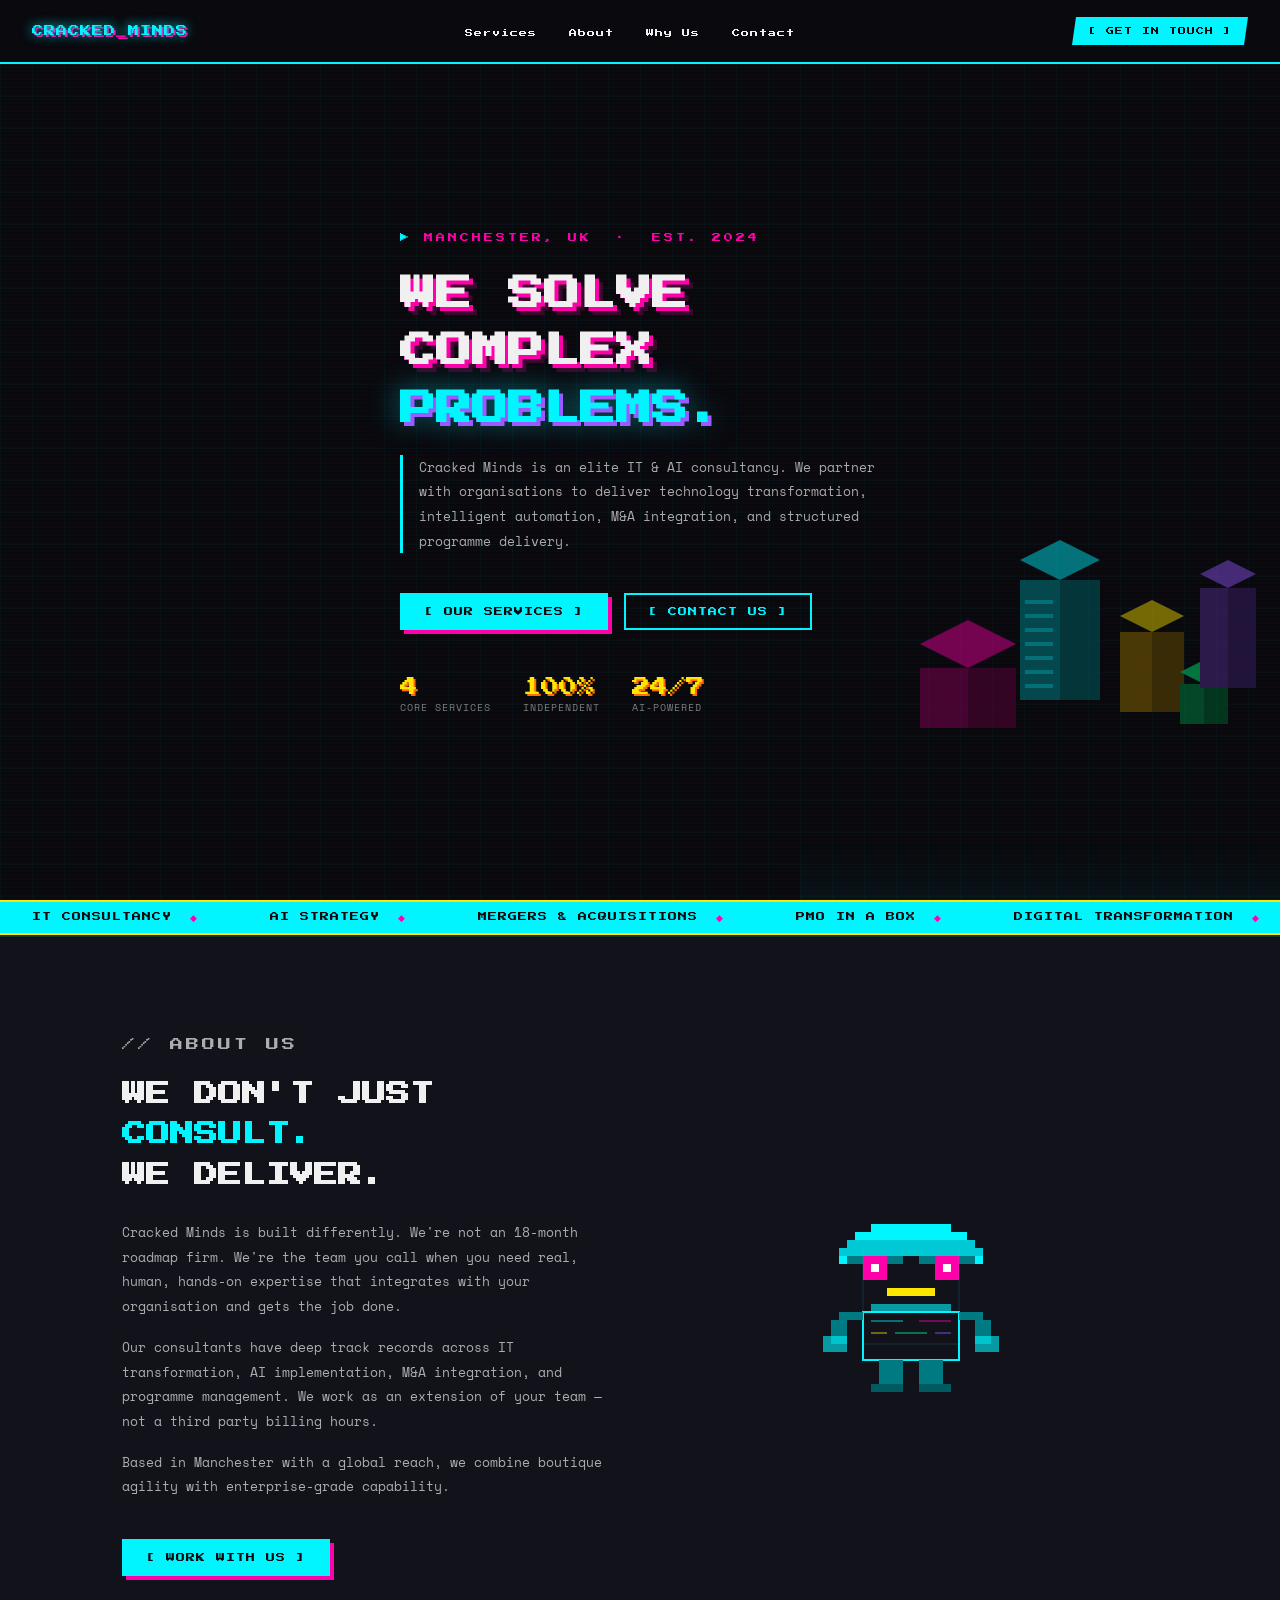
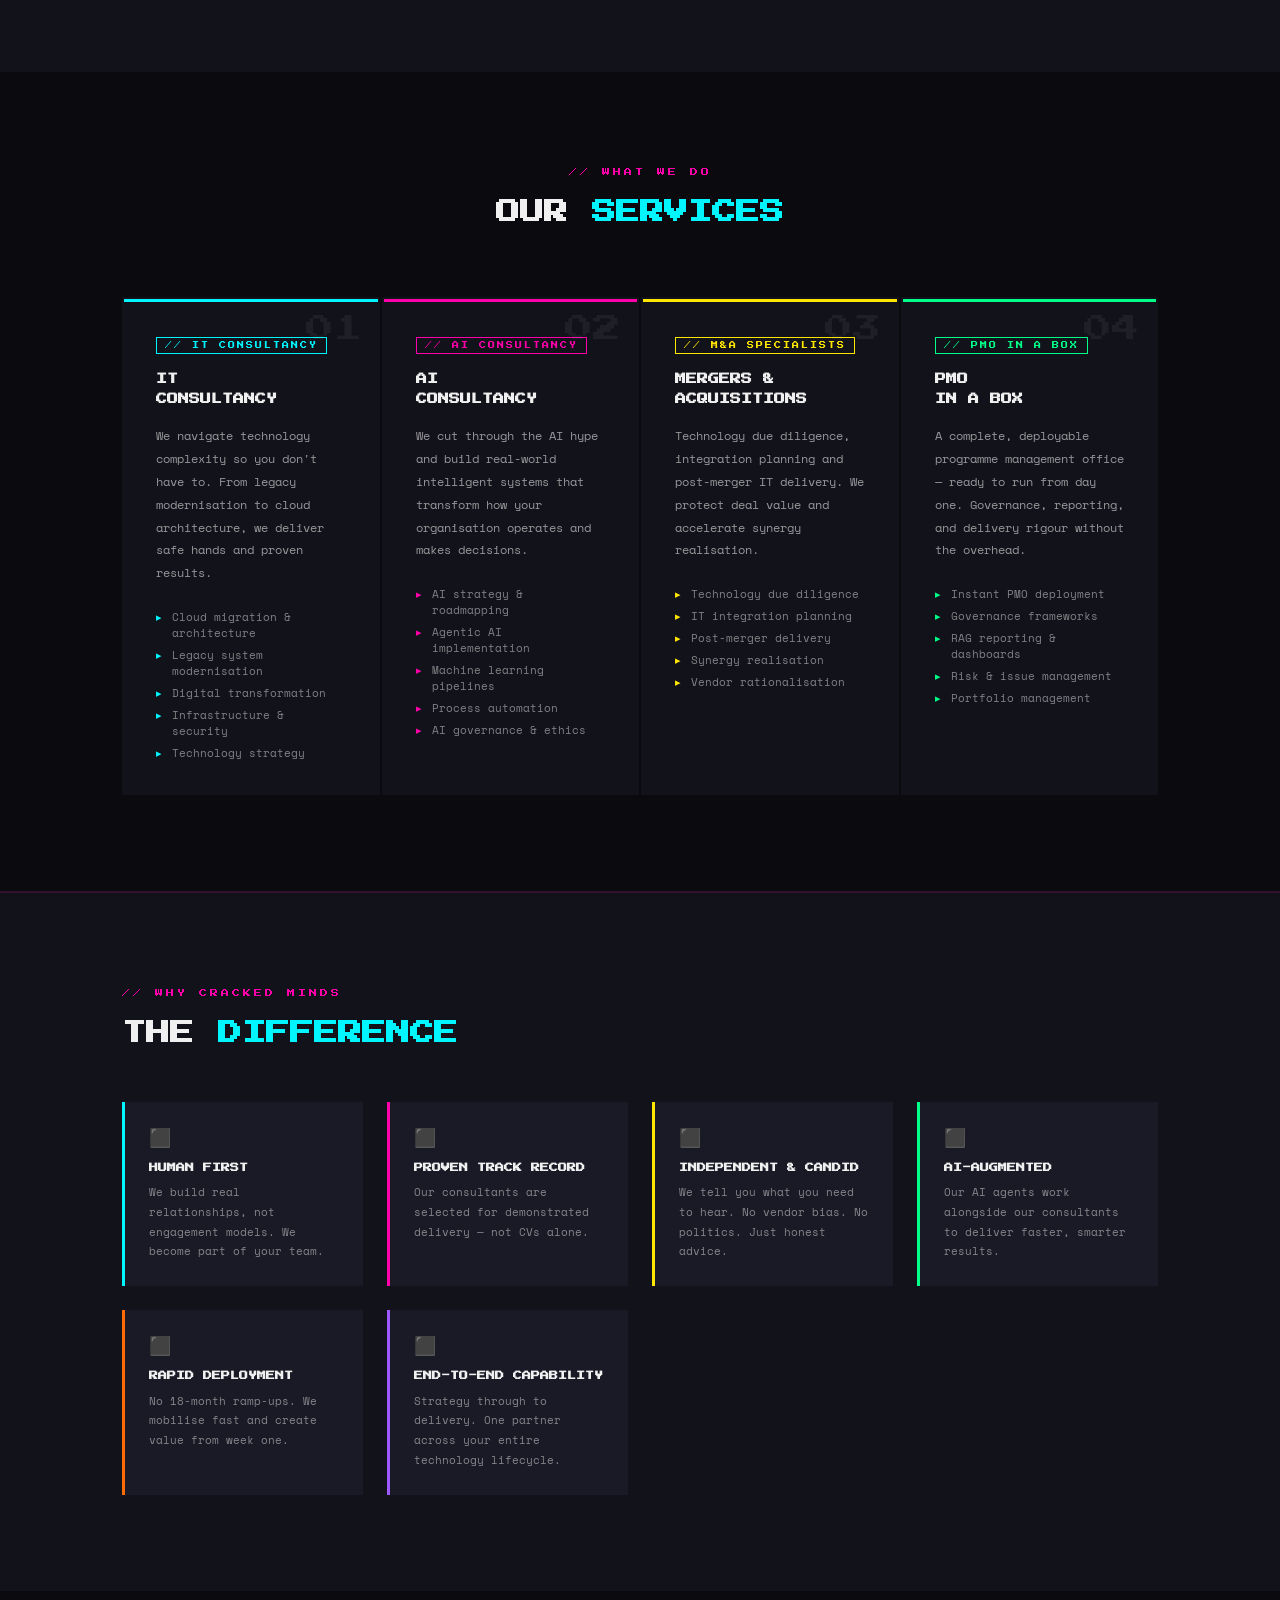
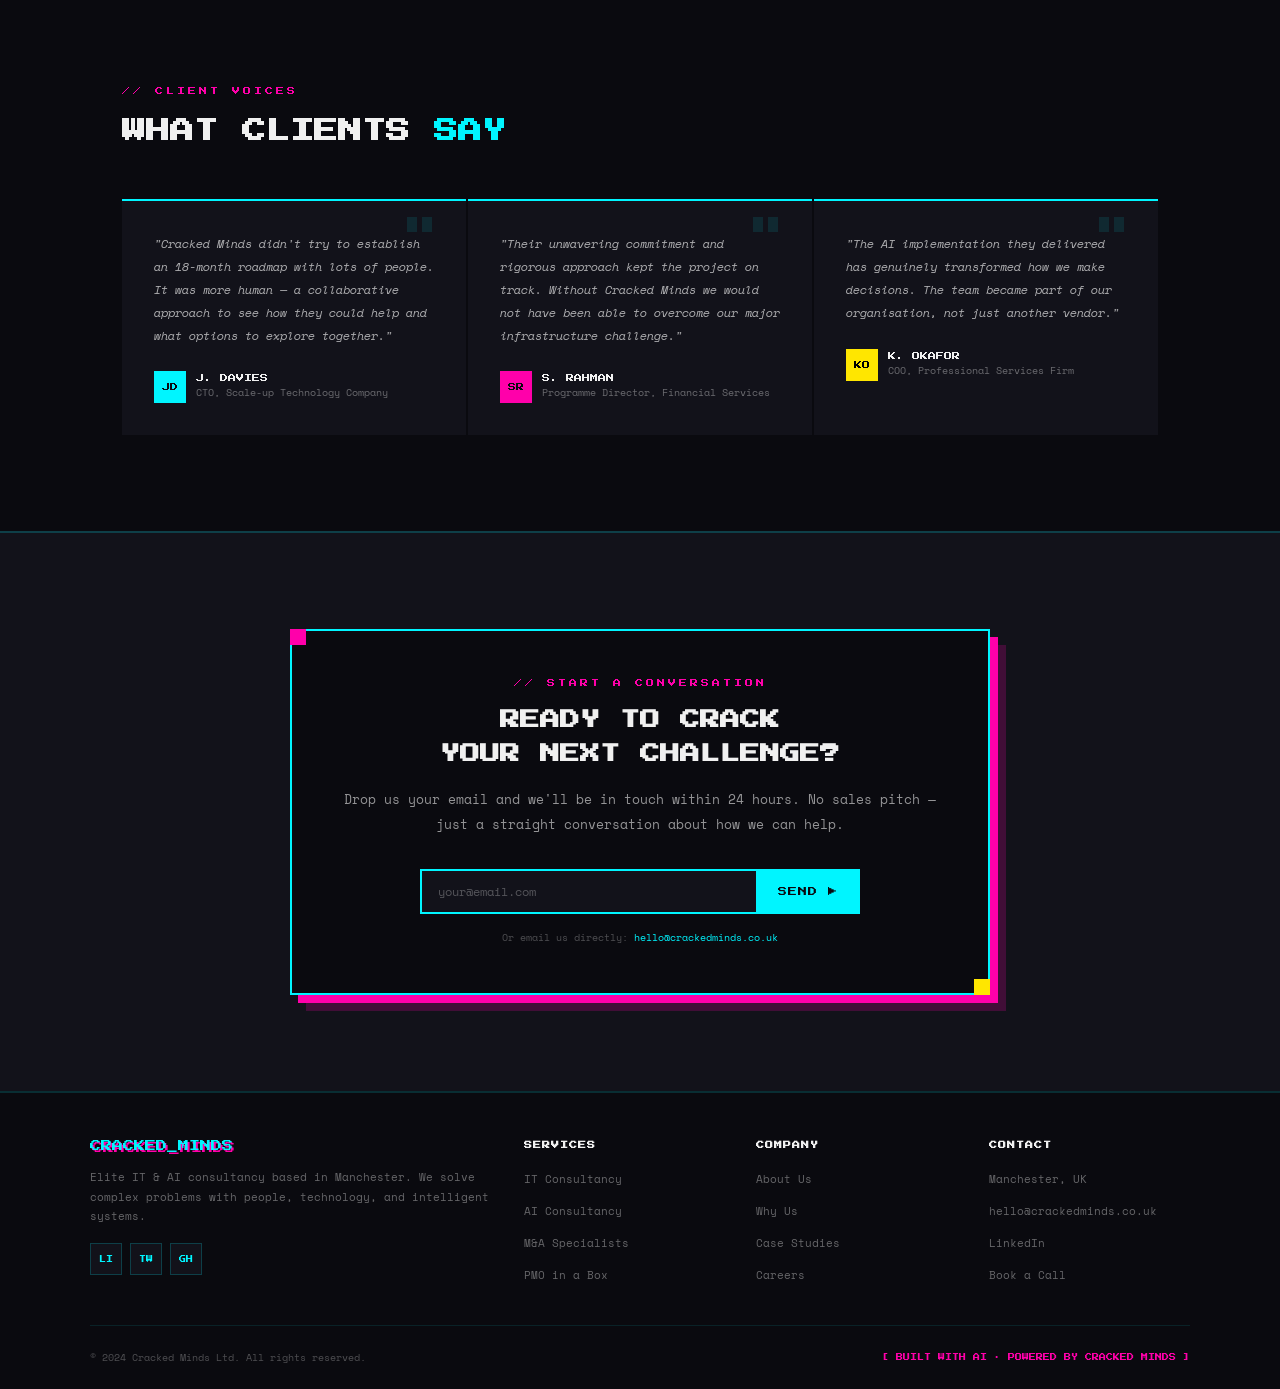
==== index.html @ f1209c3b "Add files via upload" ====
<!DOCTYPE html>
<html lang="en">
<head>
<meta charset="UTF-8">
<meta name="viewport" content="width=device-width, initial-scale=1.0">
<title>Cracked Minds — IT & AI Consultancy</title>
<link href="https://fonts.googleapis.com/css2?family=Press+Start+2P&family=Space+Mono:wght@400;700&display=swap" rel="stylesheet">
<style>
  :root {
    --pixel: 4px;
    --bg: #0a0a0f;
    --bg2: #12121a;
    --bg3: #1a1a26;
    --cyan: #00f5ff;
    --yellow: #ffe600;
    --magenta: #ff00aa;
    --green: #00ff88;
    --orange: #ff6b00;
    --purple: #9b59ff;
    --white: #f0f0f0;
    --grid: rgba(0,245,255,0.04);
  }

  * { box-sizing: border-box; margin: 0; padding: 0; }

  html { scroll-behavior: smooth; }

  body {
    background: var(--bg);
    color: var(--white);
    font-family: 'Space Mono', monospace;
    overflow-x: hidden;
    image-rendering: pixelated;
  }

  /* PIXEL GRID BACKGROUND */
  body::before {
    content: '';
    position: fixed;
    inset: 0;
    background-image:
      linear-gradient(var(--grid) 1px, transparent 1px),
      linear-gradient(90deg, var(--grid) 1px, transparent 1px);
    background-size: 32px 32px;
    pointer-events: none;
    z-index: 0;
  }

  /* SCANLINE OVERLAY */
  body::after {
    content: '';
    position: fixed;
    inset: 0;
    background: repeating-linear-gradient(
      0deg,
      transparent,
      transparent 2px,
      rgba(0,0,0,0.08) 2px,
      rgba(0,0,0,0.08) 4px
    );
    pointer-events: none;
    z-index: 1;
  }

  .pixel-font { font-family: 'Press Start 2P', monospace; }

  /* ==================== NAV ==================== */
  nav {
    position: fixed;
    top: 0; left: 0; right: 0;
    z-index: 100;
    background: rgba(10,10,15,0.92);
    border-bottom: 2px solid var(--cyan);
    padding: 0 2rem;
    display: flex;
    align-items: center;
    justify-content: space-between;
    height: 64px;
    backdrop-filter: blur(8px);
  }

  .nav-logo {
    font-family: 'Press Start 2P', monospace;
    font-size: 11px;
    color: var(--cyan);
    text-shadow: 0 0 12px var(--cyan), 2px 2px 0 var(--magenta);
    letter-spacing: 1px;
    text-decoration: none;
  }

  .nav-logo span { color: var(--magenta); }

  .nav-links {
    display: flex;
    gap: 2rem;
    list-style: none;
  }

  .nav-links a {
    font-family: 'Press Start 2P', monospace;
    font-size: 8px;
    color: var(--white);
    text-decoration: none;
    letter-spacing: 1px;
    transition: color 0.1s;
    position: relative;
  }

  .nav-links a::after {
    content: '';
    position: absolute;
    bottom: -4px; left: 0; right: 0;
    height: 2px;
    background: var(--cyan);
    transform: scaleX(0);
    transition: transform 0.15s;
  }

  .nav-links a:hover { color: var(--cyan); }
  .nav-links a:hover::after { transform: scaleX(1); }

  .nav-cta {
    font-family: 'Press Start 2P', monospace;
    font-size: 8px;
    background: var(--cyan);
    color: var(--bg);
    border: none;
    padding: 10px 16px;
    cursor: pointer;
    letter-spacing: 1px;
    clip-path: polygon(4px 0%, 100% 0%, calc(100% - 4px) 100%, 0% 100%);
    transition: background 0.1s, transform 0.1s;
  }

  .nav-cta:hover { background: var(--yellow); transform: translateY(-1px); }

  /* ==================== HERO ==================== */
  #hero {
    position: relative;
    min-height: 100vh;
    display: flex;
    align-items: center;
    justify-content: center;
    padding: 80px 2rem 2rem;
    overflow: hidden;
    z-index: 2;
  }

  /* ISOMETRIC CITY SCENE - CSS PIXEL ART */
  .iso-scene {
    position: absolute;
    right: -40px;
    bottom: 0;
    width: 520px;
    height: 480px;
    opacity: 0.55;
    pointer-events: none;
  }

  /* Individual isometric buildings */
  .iso-building {
    position: absolute;
    transform-style: preserve-3d;
  }

  /* Top face */
  .iso-top {
    position: absolute;
    transform: rotateX(60deg) rotateZ(45deg);
  }

  /* Left face */
  .iso-left {
    position: absolute;
  }

  /* Right face */
  .iso-right {
    position: absolute;
  }

  /* PIXEL BUILDINGS using clip-path parallelograms */
  .bld {
    position: absolute;
  }

  /* Building 1 - tallest - cyan */
  .b1-top { width: 80px; height: 40px; background: #00c8d4; position: absolute; top: 120px; left: 220px; clip-path: polygon(40px 0, 80px 20px, 40px 40px, 0 20px); }
  .b1-left { width: 40px; height: 120px; background: #007a82; position: absolute; top: 160px; left: 220px; clip-path: polygon(0 0, 40px 0, 40px 120px, 0 120px); }
  .b1-right { width: 40px; height: 120px; background: #005a60; position: absolute; top: 160px; left: 260px; clip-path: polygon(0 0, 40px 0, 40px 120px, 0 120px); }

  /* Window rows on b1-left */
  .b1-left::before {
    content: '';
    position: absolute;
    top: 10px; left: 5px;
    width: 28px; height: 100px;
    background: repeating-linear-gradient(
      transparent, transparent 10px,
      rgba(0,245,255,0.6) 10px, rgba(0,245,255,0.6) 14px
    );
  }

  /* Building 2 - yellow/orange */
  .b2-top { width: 64px; height: 32px; background: #ccb800; position: absolute; top: 180px; left: 320px; clip-path: polygon(32px 0, 64px 16px, 32px 32px, 0 16px); }
  .b2-left { width: 32px; height: 80px; background: #806000; position: absolute; top: 212px; left: 320px; }
  .b2-right { width: 32px; height: 80px; background: #604800; position: absolute; top: 212px; left: 352px; }

  /* Building 3 - magenta - wide */
  .b3-top { width: 96px; height: 48px; background: #cc0088; position: absolute; top: 200px; left: 120px; clip-path: polygon(48px 0, 96px 24px, 48px 48px, 0 24px); }
  .b3-left { width: 48px; height: 60px; background: #7a0050; position: absolute; top: 248px; left: 120px; }
  .b3-right { width: 48px; height: 60px; background: #580038; position: absolute; top: 248px; left: 168px; }

  /* Building 4 - small green */
  .b4-top { width: 48px; height: 24px; background: #00cc66; position: absolute; top: 240px; left: 380px; clip-path: polygon(24px 0, 48px 12px, 24px 24px, 0 12px); }
  .b4-left { width: 24px; height: 40px; background: #007a3d; position: absolute; top: 264px; left: 380px; }
  .b4-right { width: 24px; height: 40px; background: #005a2d; position: absolute; top: 264px; left: 404px; }

  /* Building 5 - purple tall */
  .b5-top { width: 56px; height: 28px; background: #7b46cc; position: absolute; top: 140px; left: 400px; clip-path: polygon(28px 0, 56px 14px, 28px 28px, 0 14px); }
  .b5-left { width: 28px; height: 100px; background: #4a2880; position: absolute; top: 168px; left: 400px; }
  .b5-right { width: 28px; height: 100px; background: #361c60; position: absolute; top: 168px; left: 428px; }

  /* Ground plane */
  .ground { position: absolute; bottom: 0; left: 0; width: 100%; height: 60px; background: linear-gradient(transparent, rgba(0,245,255,0.08)); }

  /* Floating pixels decoration */
  .pixel-float {
    position: absolute;
    animation: float-pixel linear infinite;
  }

  @keyframes float-pixel {
    0% { transform: translateY(0) translateX(0); opacity: 0; }
    10% { opacity: 1; }
    90% { opacity: 1; }
    100% { transform: translateY(-400px) translateX(40px); opacity: 0; }
  }

  .hero-content {
    position: relative;
    z-index: 3;
    max-width: 620px;
  }

  .hero-eyebrow {
    font-family: 'Press Start 2P', monospace;
    font-size: 9px;
    color: var(--magenta);
    letter-spacing: 3px;
    margin-bottom: 1.5rem;
    display: flex;
    align-items: center;
    gap: 12px;
  }

  .hero-eyebrow::before {
    content: '▶';
    color: var(--cyan);
    animation: blink 1s step-end infinite;
  }

  @keyframes blink { 0%, 100% { opacity: 1; } 50% { opacity: 0; } }

  .hero-title {
    font-family: 'Press Start 2P', monospace;
    font-size: clamp(22px, 4vw, 36px);
    line-height: 1.6;
    color: var(--white);
    margin-bottom: 1rem;
    text-shadow: 4px 4px 0 var(--magenta), 8px 8px 0 rgba(255,0,170,0.2);
  }

  .hero-title .accent { color: var(--cyan); text-shadow: 4px 4px 0 var(--purple), 0 0 30px rgba(0,245,255,0.5); }

  .hero-sub {
    font-size: 13px;
    color: rgba(240,240,240,0.7);
    line-height: 1.9;
    margin-bottom: 2.5rem;
    max-width: 480px;
    border-left: 3px solid var(--cyan);
    padding-left: 1rem;
  }

  .hero-btns {
    display: flex;
    gap: 1rem;
    flex-wrap: wrap;
  }

  .btn-primary {
    font-family: 'Press Start 2P', monospace;
    font-size: 9px;
    background: var(--cyan);
    color: var(--bg);
    border: none;
    padding: 14px 24px;
    cursor: pointer;
    letter-spacing: 1px;
    text-decoration: none;
    display: inline-block;
    position: relative;
    transition: transform 0.1s;
    box-shadow: 4px 4px 0 var(--magenta);
  }

  .btn-primary:hover { transform: translate(-2px, -2px); box-shadow: 6px 6px 0 var(--magenta); }

  .btn-secondary {
    font-family: 'Press Start 2P', monospace;
    font-size: 9px;
    background: transparent;
    color: var(--cyan);
    border: 2px solid var(--cyan);
    padding: 12px 22px;
    cursor: pointer;
    letter-spacing: 1px;
    text-decoration: none;
    display: inline-block;
    transition: background 0.1s, color 0.1s;
  }

  .btn-secondary:hover { background: var(--cyan); color: var(--bg); }

  .hero-stats {
    display: flex;
    gap: 2rem;
    margin-top: 3rem;
    flex-wrap: wrap;
  }

  .stat {
    display: flex;
    flex-direction: column;
    gap: 4px;
  }

  .stat-num {
    font-family: 'Press Start 2P', monospace;
    font-size: 18px;
    color: var(--yellow);
    text-shadow: 2px 2px 0 var(--orange);
  }

  .stat-label {
    font-size: 10px;
    color: rgba(240,240,240,0.5);
    letter-spacing: 1px;
  }

  /* ==================== TICKER ==================== */
  .ticker-wrap {
    position: relative;
    z-index: 2;
    background: var(--cyan);
    overflow: hidden;
    border-top: 2px solid var(--yellow);
    border-bottom: 2px solid var(--yellow);
    padding: 10px 0;
  }

  .ticker-track {
    display: flex;
    gap: 0;
    animation: ticker 20s linear infinite;
    width: max-content;
  }

  @keyframes ticker { from { transform: translateX(0); } to { transform: translateX(-50%); } }

  .ticker-item {
    font-family: 'Press Start 2P', monospace;
    font-size: 9px;
    color: var(--bg);
    white-space: nowrap;
    padding: 0 2rem;
    letter-spacing: 1px;
  }

  .ticker-dot {
    color: var(--magenta);
    padding: 0 0.5rem;
  }

  /* ==================== SECTIONS ==================== */
  section {
    position: relative;
    z-index: 2;
  }

  .container {
    max-width: 1100px;
    margin: 0 auto;
    padding: 0 2rem;
  }

  /* ==================== ABOUT ==================== */
  #about {
    padding: 6rem 2rem;
    background: var(--bg2);
    border-top: 2px solid rgba(0,245,255,0.15);
  }

  .section-label {
    font-family: 'Press Start 2P', monospace;
    font-size: 8px;
    color: var(--magenta);
    letter-spacing: 3px;
    margin-bottom: 1rem;
  }

  .section-title {
    font-family: 'Press Start 2P', monospace;
    font-size: clamp(16px, 2.5vw, 24px);
    line-height: 1.7;
    color: var(--white);
    margin-bottom: 1.5rem;
  }

  .section-title .accent { color: var(--cyan); }

  .about-grid {
    display: grid;
    grid-template-columns: 1fr 1fr;
    gap: 3rem;
    align-items: center;
    max-width: 1100px;
    margin: 0 auto;
  }

  .about-text p {
    font-size: 13px;
    line-height: 1.9;
    color: rgba(240,240,240,0.7);
    margin-bottom: 1rem;
  }

  /* PIXEL CHARACTER */
  .pixel-char {
    display: flex;
    justify-content: center;
    align-items: center;
  }

  .pixel-canvas {
    image-rendering: pixelated;
    width: 200px;
    height: 200px;
  }

  /* ==================== SERVICES ==================== */
  #services {
    padding: 6rem 2rem;
    background: var(--bg);
  }

  .services-header {
    text-align: center;
    margin-bottom: 4rem;
    max-width: 1100px;
    margin-left: auto;
    margin-right: auto;
  }

  .services-grid {
    display: grid;
    grid-template-columns: repeat(auto-fit, minmax(240px, 1fr));
    gap: 2px;
    max-width: 1100px;
    margin: 0 auto;
  }

  .service-card {
    background: var(--bg2);
    border: 2px solid transparent;
    padding: 2rem;
    position: relative;
    overflow: hidden;
    transition: border-color 0.15s, transform 0.15s;
    cursor: default;
  }

  .service-card::before {
    content: '';
    position: absolute;
    top: 0; left: 0; right: 0;
    height: 3px;
  }

  .service-card.it::before { background: var(--cyan); }
  .service-card.ai::before { background: var(--magenta); }
  .service-card.ma::before { background: var(--yellow); }
  .service-card.pmo::before { background: var(--green); }

  .service-card:hover {
    border-color: rgba(0,245,255,0.3);
    transform: translateY(-3px);
    background: var(--bg3);
  }

  .service-icon {
    width: 48px;
    height: 48px;
    margin-bottom: 1.25rem;
    image-rendering: pixelated;
    display: block;
  }

  /* CSS pixel icons */
  .icon-it, .icon-ai, .icon-ma, .icon-pmo {
    width: 48px;
    height: 48px;
    margin-bottom: 1.25rem;
    position: relative;
  }

  .icon-it { background:
    linear-gradient(var(--cyan) 0, var(--cyan) 8px, transparent 8px, transparent 16px,
    var(--cyan) 16px, var(--cyan) 24px, transparent 24px, transparent 32px,
    var(--cyan) 32px, var(--cyan) 40px, transparent 40px, transparent 48px)
    8px 4px / 32px 48px no-repeat,
    linear-gradient(90deg, var(--cyan) 0, var(--cyan) 4px, transparent 4px) 4px 0 / 48px 48px no-repeat;
    filter: drop-shadow(0 0 6px var(--cyan));
  }

  .service-number {
    font-family: 'Press Start 2P', monospace;
    font-size: 28px;
    color: rgba(255,255,255,0.06);
    position: absolute;
    top: 1rem;
    right: 1rem;
    line-height: 1;
  }

  .service-tag {
    font-family: 'Press Start 2P', monospace;
    font-size: 7px;
    letter-spacing: 2px;
    padding: 4px 8px;
    margin-bottom: 1rem;
    display: inline-block;
  }

  .service-card.it .service-tag { color: var(--cyan); border: 1px solid var(--cyan); }
  .service-card.ai .service-tag { color: var(--magenta); border: 1px solid var(--magenta); }
  .service-card.ma .service-tag { color: var(--yellow); border: 1px solid var(--yellow); }
  .service-card.pmo .service-tag { color: var(--green); border: 1px solid var(--green); }

  .service-title {
    font-family: 'Press Start 2P', monospace;
    font-size: 11px;
    line-height: 1.8;
    color: var(--white);
    margin-bottom: 1rem;
  }

  .service-desc {
    font-size: 12px;
    line-height: 1.9;
    color: rgba(240,240,240,0.6);
    margin-bottom: 1.5rem;
  }

  .service-features {
    list-style: none;
    display: flex;
    flex-direction: column;
    gap: 6px;
  }

  .service-features li {
    font-size: 11px;
    color: rgba(240,240,240,0.5);
    padding-left: 16px;
    position: relative;
  }

  .service-features li::before {
    content: '▸';
    position: absolute;
    left: 0;
    color: var(--cyan);
  }

  .service-card.ai .service-features li::before { color: var(--magenta); }
  .service-card.ma .service-features li::before { color: var(--yellow); }
  .service-card.pmo .service-features li::before { color: var(--green); }

  /* ==================== WHY US ==================== */
  #why {
    padding: 6rem 2rem;
    background: var(--bg2);
    border-top: 2px solid rgba(255,0,170,0.15);
  }

  .why-grid {
    display: grid;
    grid-template-columns: repeat(auto-fit, minmax(200px, 1fr));
    gap: 1.5rem;
    max-width: 1100px;
    margin: 3rem auto 0;
  }

  .why-item {
    padding: 1.5rem;
    background: var(--bg3);
    border-left: 3px solid var(--cyan);
    position: relative;
  }

  .why-item:nth-child(2) { border-left-color: var(--magenta); }
  .why-item:nth-child(3) { border-left-color: var(--yellow); }
  .why-item:nth-child(4) { border-left-color: var(--green); }
  .why-item:nth-child(5) { border-left-color: var(--orange); }
  .why-item:nth-child(6) { border-left-color: var(--purple); }

  .why-icon {
    font-family: 'Press Start 2P', monospace;
    font-size: 18px;
    margin-bottom: 0.75rem;
    display: block;
  }

  .why-title {
    font-family: 'Press Start 2P', monospace;
    font-size: 9px;
    color: var(--white);
    line-height: 1.7;
    margin-bottom: 0.5rem;
  }

  .why-desc {
    font-size: 11px;
    color: rgba(240,240,240,0.5);
    line-height: 1.8;
  }

  /* ==================== TESTIMONIAL ==================== */
  #testimonials {
    padding: 6rem 2rem;
    background: var(--bg);
  }

  .testimonial-grid {
    display: grid;
    grid-template-columns: repeat(auto-fit, minmax(280px, 1fr));
    gap: 2px;
    max-width: 1100px;
    margin: 3rem auto 0;
  }

  .testimonial-card {
    background: var(--bg2);
    padding: 2rem;
    border-top: 2px solid var(--cyan);
    position: relative;
  }

  .testimonial-card::before {
    content: '"';
    font-family: 'Press Start 2P', monospace;
    font-size: 40px;
    color: rgba(0,245,255,0.1);
    position: absolute;
    top: 1rem;
    right: 1.5rem;
    line-height: 1;
  }

  .testimonial-text {
    font-size: 12px;
    line-height: 1.9;
    color: rgba(240,240,240,0.7);
    margin-bottom: 1.5rem;
    font-style: italic;
  }

  .testimonial-author {
    display: flex;
    align-items: center;
    gap: 10px;
  }

  .author-avatar {
    width: 32px;
    height: 32px;
    background: var(--cyan);
    display: flex;
    align-items: center;
    justify-content: center;
    font-family: 'Press Start 2P', monospace;
    font-size: 8px;
    color: var(--bg);
    flex-shrink: 0;
    image-rendering: pixelated;
  }

  .author-name {
    font-family: 'Press Start 2P', monospace;
    font-size: 8px;
    color: var(--white);
    margin-bottom: 3px;
  }

  .author-title {
    font-size: 10px;
    color: rgba(240,240,240,0.4);
  }

  /* ==================== CTA ==================== */
  #contact {
    padding: 6rem 2rem;
    background: var(--bg2);
    border-top: 2px solid rgba(0,245,255,0.2);
    text-align: center;
  }

  .cta-box {
    max-width: 700px;
    margin: 0 auto;
    padding: 3rem;
    background: var(--bg);
    border: 2px solid var(--cyan);
    position: relative;
    box-shadow: 8px 8px 0 var(--magenta), 16px 16px 0 rgba(255,0,170,0.2);
  }

  /* Corner decorations */
  .cta-box::before {
    content: '';
    position: absolute;
    top: -2px; left: -2px;
    width: 16px; height: 16px;
    background: var(--magenta);
  }

  .cta-box::after {
    content: '';
    position: absolute;
    bottom: -2px; right: -2px;
    width: 16px; height: 16px;
    background: var(--yellow);
  }

  .cta-title {
    font-family: 'Press Start 2P', monospace;
    font-size: clamp(14px, 2vw, 20px);
    color: var(--white);
    line-height: 1.7;
    margin-bottom: 1rem;
  }

  .cta-sub {
    font-size: 13px;
    color: rgba(240,240,240,0.6);
    line-height: 1.9;
    margin-bottom: 2rem;
  }

  .cta-form {
    display: flex;
    gap: 0;
    max-width: 440px;
    margin: 0 auto;
  }

  .cta-input {
    flex: 1;
    background: var(--bg2);
    border: 2px solid var(--cyan);
    border-right: none;
    padding: 12px 16px;
    font-family: 'Space Mono', monospace;
    font-size: 12px;
    color: var(--white);
    outline: none;
  }

  .cta-input::placeholder { color: rgba(240,240,240,0.3); }

  .cta-submit {
    font-family: 'Press Start 2P', monospace;
    font-size: 9px;
    background: var(--cyan);
    color: var(--bg);
    border: 2px solid var(--cyan);
    padding: 12px 20px;
    cursor: pointer;
    letter-spacing: 1px;
    white-space: nowrap;
    transition: background 0.1s;
  }

  .cta-submit:hover { background: var(--yellow); border-color: var(--yellow); }

  /* ==================== FOOTER ==================== */
  footer {
    background: var(--bg);
    border-top: 2px solid rgba(0,245,255,0.15);
    padding: 3rem 2rem 1.5rem;
    position: relative;
    z-index: 2;
  }

  .footer-grid {
    display: grid;
    grid-template-columns: 2fr 1fr 1fr 1fr;
    gap: 2rem;
    max-width: 1100px;
    margin: 0 auto 2rem;
  }

  .footer-brand .logo {
    font-family: 'Press Start 2P', monospace;
    font-size: 11px;
    color: var(--cyan);
    text-shadow: 2px 2px 0 var(--magenta);
    display: block;
    margin-bottom: 1rem;
  }

  .footer-brand p {
    font-size: 11px;
    color: rgba(240,240,240,0.4);
    line-height: 1.8;
    margin-bottom: 1rem;
  }

  .footer-social {
    display: flex;
    gap: 8px;
  }

  .social-btn {
    width: 32px;
    height: 32px;
    background: var(--bg2);
    border: 1px solid rgba(0,245,255,0.2);
    display: flex;
    align-items: center;
    justify-content: center;
    font-family: 'Press Start 2P', monospace;
    font-size: 7px;
    color: var(--cyan);
    cursor: pointer;
    text-decoration: none;
    transition: background 0.1s;
  }

  .social-btn:hover { background: var(--cyan); color: var(--bg); }

  .footer-col h4 {
    font-family: 'Press Start 2P', monospace;
    font-size: 8px;
    color: var(--white);
    margin-bottom: 1rem;
    letter-spacing: 1px;
  }

  .footer-col ul { list-style: none; }
  .footer-col ul li { margin-bottom: 8px; }
  .footer-col ul li a {
    font-size: 11px;
    color: rgba(240,240,240,0.4);
    text-decoration: none;
    transition: color 0.1s;
  }

  .footer-col ul li a:hover { color: var(--cyan); }

  .footer-bottom {
    border-top: 1px solid rgba(0,245,255,0.1);
    padding-top: 1.5rem;
    max-width: 1100px;
    margin: 0 auto;
    display: flex;
    justify-content: space-between;
    align-items: center;
    flex-wrap: wrap;
    gap: 1rem;
  }

  .footer-bottom p {
    font-size: 10px;
    color: rgba(240,240,240,0.3);
  }

  .footer-bottom .pixel-badge {
    font-family: 'Press Start 2P', monospace;
    font-size: 7px;
    color: var(--magenta);
  }

  /* ==================== PIXEL DECORATIONS ==================== */
  .px-corner {
    position: absolute;
    width: 8px;
    height: 8px;
    background: var(--cyan);
  }

  .px-corner.tl { top: 0; left: 0; }
  .px-corner.tr { top: 0; right: 0; }
  .px-corner.bl { bottom: 0; left: 0; }
  .px-corner.br { bottom: 0; right: 0; }

  /* ==================== ANIMATED GRID DECORATIONS ==================== */
  .pixel-rain {
    position: absolute;
    top: 0; left: 0; right: 0; bottom: 0;
    overflow: hidden;
    pointer-events: none;
  }

  .rain-drop {
    position: absolute;
    width: 4px;
    animation: rain linear infinite;
    opacity: 0;
  }

  @keyframes rain {
    0% { transform: translateY(-20px); opacity: 0; }
    5% { opacity: 0.6; }
    95% { opacity: 0.6; }
    100% { transform: translateY(100vh); opacity: 0; }
  }

  /* ==================== RESPONSIVE ==================== */
  @media (max-width: 768px) {
    .nav-links { display: none; }
    .about-grid { grid-template-columns: 1fr; }
    .footer-grid { grid-template-columns: 1fr 1fr; }
    .iso-scene { opacity: 0.2; width: 300px; right: -60px; }
    .hero-title { font-size: 18px; }
    .cta-form { flex-direction: column; }
    .cta-input { border-right: 2px solid var(--cyan); }
  }
</style>
</head>
<body>

<!-- NAV -->
<nav>
  <a href="#" class="nav-logo">CRACKED<span>_</span>MINDS</a>
  <ul class="nav-links">
    <li><a href="#services">Services</a></li>
    <li><a href="#about">About</a></li>
    <li><a href="#why">Why Us</a></li>
    <li><a href="#contact">Contact</a></li>
  </ul>
  <button class="nav-cta" onclick="document.getElementById('contact').scrollIntoView({behavior:'smooth'})">[ GET IN TOUCH ]</button>
</nav>

<!-- HERO -->
<section id="hero">
  <!-- Pixel rain decoration -->
  <div class="pixel-rain" id="pixelRain"></div>

  <!-- Isometric city scene -->
  <div class="iso-scene">
    <div class="b1-top"></div><div class="b1-left"></div><div class="b1-right"></div>
    <div class="b2-top"></div><div class="b2-left"></div><div class="b2-right"></div>
    <div class="b3-top"></div><div class="b3-left"></div><div class="b3-right"></div>
    <div class="b4-top"></div><div class="b4-left"></div><div class="b4-right"></div>
    <div class="b5-top"></div><div class="b5-left"></div><div class="b5-right"></div>
    <div class="ground"></div>
  </div>

  <div class="hero-content">
    <div class="hero-eyebrow">MANCHESTER, UK &nbsp;·&nbsp; EST. 2024</div>
    <h1 class="hero-title">
      WE SOLVE<br>
      COMPLEX<br>
      <span class="accent">PROBLEMS.</span>
    </h1>
    <p class="hero-sub">
      Cracked Minds is an elite IT & AI consultancy. We partner with organisations to deliver technology transformation, intelligent automation, M&A integration, and structured programme delivery.
    </p>
    <div class="hero-btns">
      <a href="#services" class="btn-primary">[ OUR SERVICES ]</a>
      <a href="#contact" class="btn-secondary">[ CONTACT US ]</a>
    </div>
    <div class="hero-stats">
      <div class="stat">
        <span class="stat-num">4</span>
        <span class="stat-label">CORE SERVICES</span>
      </div>
      <div class="stat">
        <span class="stat-num">100%</span>
        <span class="stat-label">INDEPENDENT</span>
      </div>
      <div class="stat">
        <span class="stat-num">24/7</span>
        <span class="stat-label">AI-POWERED</span>
      </div>
    </div>
  </div>
</section>

<!-- TICKER -->
<div class="ticker-wrap" aria-hidden="true">
  <div class="ticker-track" id="tickerTrack">
    <span class="ticker-item">IT CONSULTANCY <span class="ticker-dot">◆</span></span>
    <span class="ticker-item">AI STRATEGY <span class="ticker-dot">◆</span></span>
    <span class="ticker-item">MERGERS & ACQUISITIONS <span class="ticker-dot">◆</span></span>
    <span class="ticker-item">PMO IN A BOX <span class="ticker-dot">◆</span></span>
    <span class="ticker-item">DIGITAL TRANSFORMATION <span class="ticker-dot">◆</span></span>
    <span class="ticker-item">CLOUD MIGRATION <span class="ticker-dot">◆</span></span>
    <span class="ticker-item">CRACKED MINDS <span class="ticker-dot">◆</span></span>
    <span class="ticker-item">IT CONSULTANCY <span class="ticker-dot">◆</span></span>
    <span class="ticker-item">AI STRATEGY <span class="ticker-dot">◆</span></span>
    <span class="ticker-item">MERGERS & ACQUISITIONS <span class="ticker-dot">◆</span></span>
    <span class="ticker-item">PMO IN A BOX <span class="ticker-dot">◆</span></span>
    <span class="ticker-item">DIGITAL TRANSFORMATION <span class="ticker-dot">◆</span></span>
    <span class="ticker-item">CLOUD MIGRATION <span class="ticker-dot">◆</span></span>
    <span class="ticker-item">CRACKED MINDS <span class="ticker-dot">◆</span></span>
  </div>
</div>

<!-- ABOUT -->
<section id="about">
  <div class="about-grid container">
    <div class="about-text">
      <p class="section-label">// ABOUT US</p>
      <h2 class="section-title">WE DON'T JUST<br><span class="accent">CONSULT.</span><br>WE DELIVER.</h2>
      <p>Cracked Minds is built differently. We're not an 18-month roadmap firm. We're the team you call when you need real, human, hands-on expertise that integrates with your organisation and gets the job done.</p>
      <p>Our consultants have deep track records across IT transformation, AI implementation, M&A integration, and programme management. We work as an extension of your team — not a third party billing hours.</p>
      <p>Based in Manchester with a global reach, we combine boutique agility with enterprise-grade capability.</p>
      <a href="#contact" class="btn-primary" style="margin-top:1.5rem;display:inline-block">[ WORK WITH US ]</a>
    </div>
    <div class="pixel-char">
      <!-- Pixel art brain / character SVG -->
      <svg width="240" height="240" viewBox="0 0 240 240" xmlns="http://www.w3.org/2000/svg" style="image-rendering:pixelated">
        <rect x="80" y="40" width="80" height="8" fill="#00f5ff"/>
        <rect x="64" y="48" width="112" height="8" fill="#00f5ff"/>
        <rect x="56" y="56" width="128" height="8" fill="#00c8d4"/>
        <rect x="48" y="64" width="144" height="8" fill="#00c8d4"/>
        <rect x="48" y="72" width="8" height="8" fill="#00f5ff"/>
        <rect x="56" y="72" width="56" height="8" fill="#007a82"/>
        <rect x="128" y="72" width="56" height="8" fill="#007a82"/>
        <rect x="184" y="72" width="8" height="8" fill="#00f5ff"/>
        <!-- eyes -->
        <rect x="72" y="72" width="24" height="24" fill="#ff00aa"/>
        <rect x="80" y="80" width="8" height="8" fill="#fff"/>
        <rect x="144" y="72" width="24" height="24" fill="#ff00aa"/>
        <rect x="152" y="80" width="8" height="8" fill="#fff"/>
        <!-- mouth -->
        <rect x="96" y="104" width="8" height="8" fill="#ffe600"/>
        <rect x="104" y="104" width="32" height="8" fill="#ffe600"/>
        <rect x="136" y="104" width="8" height="8" fill="#ffe600"/>
        <!-- body -->
        <rect x="80" y="120" width="80" height="8" fill="#00f5ff" opacity="0.6"/>
        <rect x="72" y="128" width="96" height="48" fill="#12121a" stroke="#00f5ff" stroke-width="2"/>
        <!-- circuit lines on body -->
        <rect x="80" y="136" width="32" height="2" fill="#00f5ff" opacity="0.4"/>
        <rect x="128" y="136" width="32" height="2" fill="#ff00aa" opacity="0.4"/>
        <rect x="80" y="148" width="16" height="2" fill="#ffe600" opacity="0.4"/>
        <rect x="104" y="148" width="32" height="2" fill="#00ff88" opacity="0.4"/>
        <rect x="144" y="148" width="16" height="2" fill="#9b59ff" opacity="0.4"/>
        <!-- legs -->
        <rect x="88" y="176" width="24" height="32" fill="#007a82"/>
        <rect x="128" y="176" width="24" height="32" fill="#007a82"/>
        <rect x="80" y="200" width="32" height="8" fill="#005a60"/>
        <rect x="128" y="200" width="32" height="8" fill="#005a60"/>
        <!-- arms -->
        <rect x="48" y="128" width="24" height="8" fill="#007a82"/>
        <rect x="168" y="128" width="24" height="8" fill="#007a82"/>
        <rect x="40" y="136" width="16" height="24" fill="#007a82"/>
        <rect x="184" y="136" width="16" height="24" fill="#007a82"/>
        <!-- hands -->
        <rect x="32" y="152" width="24" height="16" fill="#00f5ff" opacity="0.6"/>
        <rect x="184" y="152" width="24" height="16" fill="#00f5ff" opacity="0.6"/>
        <!-- glow -->
        <rect x="72" y="64" width="96" height="96" fill="none" stroke="#00f5ff" stroke-width="1" opacity="0.15"/>
      </svg>
    </div>
  </div>
</section>

<!-- SERVICES -->
<section id="services">
  <div class="services-header">
    <p class="section-label">// WHAT WE DO</p>
    <h2 class="section-title">OUR <span class="accent">SERVICES</span></h2>
  </div>
  <div class="services-grid container">

    <!-- IT Consultancy -->
    <div class="service-card it">
      <span class="service-number">01</span>
      <span class="service-tag">// IT CONSULTANCY</span>
      <h3 class="service-title">IT<br>CONSULTANCY</h3>
      <p class="service-desc">We navigate technology complexity so you don't have to. From legacy modernisation to cloud architecture, we deliver safe hands and proven results.</p>
      <ul class="service-features">
        <li>Cloud migration & architecture</li>
        <li>Legacy system modernisation</li>
        <li>Digital transformation</li>
        <li>Infrastructure & security</li>
        <li>Technology strategy</li>
      </ul>
    </div>

    <!-- AI Consultancy -->
    <div class="service-card ai">
      <span class="service-number">02</span>
      <span class="service-tag">// AI CONSULTANCY</span>
      <h3 class="service-title">AI<br>CONSULTANCY</h3>
      <p class="service-desc">We cut through the AI hype and build real-world intelligent systems that transform how your organisation operates and makes decisions.</p>
      <ul class="service-features">
        <li>AI strategy & roadmapping</li>
        <li>Agentic AI implementation</li>
        <li>Machine learning pipelines</li>
        <li>Process automation</li>
        <li>AI governance & ethics</li>
      </ul>
    </div>

    <!-- M&A -->
    <div class="service-card ma">
      <span class="service-number">03</span>
      <span class="service-tag">// M&A SPECIALISTS</span>
      <h3 class="service-title">MERGERS &<br>ACQUISITIONS</h3>
      <p class="service-desc">Technology due diligence, integration planning and post-merger IT delivery. We protect deal value and accelerate synergy realisation.</p>
      <ul class="service-features">
        <li>Technology due diligence</li>
        <li>IT integration planning</li>
        <li>Post-merger delivery</li>
        <li>Synergy realisation</li>
        <li>Vendor rationalisation</li>
      </ul>
    </div>

    <!-- PMO in a Box -->
    <div class="service-card pmo">
      <span class="service-number">04</span>
      <span class="service-tag">// PMO IN A BOX</span>
      <h3 class="service-title">PMO<br>IN A BOX</h3>
      <p class="service-desc">A complete, deployable programme management office — ready to run from day one. Governance, reporting, and delivery rigour without the overhead.</p>
      <ul class="service-features">
        <li>Instant PMO deployment</li>
        <li>Governance frameworks</li>
        <li>RAG reporting & dashboards</li>
        <li>Risk & issue management</li>
        <li>Portfolio management</li>
      </ul>
    </div>

  </div>
</section>

<!-- WHY US -->
<section id="why">
  <div class="container">
    <p class="section-label">// WHY CRACKED MINDS</p>
    <h2 class="section-title">THE <span class="accent">DIFFERENCE</span></h2>
    <div class="why-grid">
      <div class="why-item">
        <span class="why-icon" style="color:var(--cyan)">⬛</span>
        <h4 class="why-title">HUMAN FIRST</h4>
        <p class="why-desc">We build real relationships, not engagement models. We become part of your team.</p>
      </div>
      <div class="why-item">
        <span class="why-icon" style="color:var(--magenta)">⬛</span>
        <h4 class="why-title">PROVEN TRACK RECORD</h4>
        <p class="why-desc">Our consultants are selected for demonstrated delivery — not CVs alone.</p>
      </div>
      <div class="why-item">
        <span class="why-icon" style="color:var(--yellow)">⬛</span>
        <h4 class="why-title">INDEPENDENT & CANDID</h4>
        <p class="why-desc">We tell you what you need to hear. No vendor bias. No politics. Just honest advice.</p>
      </div>
      <div class="why-item">
        <span class="why-icon" style="color:var(--green)">⬛</span>
        <h4 class="why-title">AI-AUGMENTED</h4>
        <p class="why-desc">Our AI agents work alongside our consultants to deliver faster, smarter results.</p>
      </div>
      <div class="why-item">
        <span class="why-icon" style="color:var(--orange)">⬛</span>
        <h4 class="why-title">RAPID DEPLOYMENT</h4>
        <p class="why-desc">No 18-month ramp-ups. We mobilise fast and create value from week one.</p>
      </div>
      <div class="why-item">
        <span class="why-icon" style="color:var(--purple)">⬛</span>
        <h4 class="why-title">END-TO-END CAPABILITY</h4>
        <p class="why-desc">Strategy through to delivery. One partner across your entire technology lifecycle.</p>
      </div>
    </div>
  </div>
</section>

<!-- TESTIMONIALS -->
<section id="testimonials">
  <div class="container">
    <p class="section-label">// CLIENT VOICES</p>
    <h2 class="section-title">WHAT CLIENTS <span class="accent">SAY</span></h2>
    <div class="testimonial-grid">
      <div class="testimonial-card">
        <p class="testimonial-text">"Cracked Minds didn't try to establish an 18-month roadmap with lots of people. It was more human — a collaborative approach to see how they could help and what options to explore together."</p>
        <div class="testimonial-author">
          <div class="author-avatar">JD</div>
          <div>
            <p class="author-name">J. DAVIES</p>
            <p class="author-title">CTO, Scale-up Technology Company</p>
          </div>
        </div>
      </div>
      <div class="testimonial-card">
        <p class="testimonial-text">"Their unwavering commitment and rigorous approach kept the project on track. Without Cracked Minds we would not have been able to overcome our major infrastructure challenge."</p>
        <div class="testimonial-author">
          <div class="author-avatar" style="background:var(--magenta)">SR</div>
          <div>
            <p class="author-name">S. RAHMAN</p>
            <p class="author-title">Programme Director, Financial Services</p>
          </div>
        </div>
      </div>
      <div class="testimonial-card">
        <p class="testimonial-text">"The AI implementation they delivered has genuinely transformed how we make decisions. The team became part of our organisation, not just another vendor."</p>
        <div class="testimonial-author">
          <div class="author-avatar" style="background:var(--yellow);color:#000">KO</div>
          <div>
            <p class="author-name">K. OKAFOR</p>
            <p class="author-title">COO, Professional Services Firm</p>
          </div>
        </div>
      </div>
    </div>
  </div>
</section>

<!-- CONTACT / CTA -->
<section id="contact">
  <div class="container">
    <div class="cta-box">
      <p class="section-label" style="text-align:center">// START A CONVERSATION</p>
      <h2 class="cta-title">READY TO CRACK<br>YOUR NEXT CHALLENGE?</h2>
      <p class="cta-sub">Drop us your email and we'll be in touch within 24 hours. No sales pitch — just a straight conversation about how we can help.</p>
      <div class="cta-form">
        <input type="email" class="cta-input" placeholder="your@email.com">
        <button class="cta-submit" onclick="handleSubmit()">SEND ▶</button>
      </div>
      <p style="font-size:10px;color:rgba(240,240,240,0.3);margin-top:1rem">Or email us directly: <span style="color:var(--cyan)">hello@crackedminds.co.uk</span></p>
    </div>
  </div>
</section>

<!-- FOOTER -->
<footer>
  <div class="footer-grid">
    <div class="footer-brand">
      <span class="logo">CRACKED_MINDS</span>
      <p>Elite IT & AI consultancy based in Manchester. We solve complex problems with people, technology, and intelligent systems.</p>
      <div class="footer-social">
        <a href="#" class="social-btn">LI</a>
        <a href="#" class="social-btn">TW</a>
        <a href="#" class="social-btn">GH</a>
      </div>
    </div>
    <div class="footer-col">
      <h4>SERVICES</h4>
      <ul>
        <li><a href="#services">IT Consultancy</a></li>
        <li><a href="#services">AI Consultancy</a></li>
        <li><a href="#services">M&A Specialists</a></li>
        <li><a href="#services">PMO in a Box</a></li>
      </ul>
    </div>
    <div class="footer-col">
      <h4>COMPANY</h4>
      <ul>
        <li><a href="#about">About Us</a></li>
        <li><a href="#why">Why Us</a></li>
        <li><a href="#">Case Studies</a></li>
        <li><a href="#">Careers</a></li>
      </ul>
    </div>
    <div class="footer-col">
      <h4>CONTACT</h4>
      <ul>
        <li><a href="#">Manchester, UK</a></li>
        <li><a href="mailto:hello@crackedminds.co.uk">hello@crackedminds.co.uk</a></li>
        <li><a href="#">LinkedIn</a></li>
        <li><a href="#">Book a Call</a></li>
      </ul>
    </div>
  </div>
  <div class="footer-bottom">
    <p>© 2024 Cracked Minds Ltd. All rights reserved.</p>
    <span class="pixel-badge">[ BUILT WITH AI · POWERED BY CRACKED MINDS ]</span>
  </div>
</footer>

<script>
  // Pixel rain effect
  const rain = document.getElementById('pixelRain');
  const colours = ['#00f5ff','#ff00aa','#ffe600','#00ff88','#9b59ff','#ff6b00'];
  for (let i = 0; i < 30; i++) {
    const drop = document.createElement('div');
    drop.className = 'rain-drop';
    drop.style.cssText = `
      left: ${Math.random() * 100}%;
      width: ${Math.random() > 0.5 ? 4 : 8}px;
      height: ${4 + Math.floor(Math.random() * 3) * 4}px;
      background: ${colours[Math.floor(Math.random() * colours.length)]};
      animation-duration: ${4 + Math.random() * 8}s;
      animation-delay: ${Math.random() * 8}s;
    `;
    rain.appendChild(drop);
  }

  // CTA form
  function handleSubmit() {
    const input = document.querySelector('.cta-input');
    const btn = document.querySelector('.cta-submit');
    if (input.value && input.value.includes('@')) {
      btn.textContent = 'SENT ✓';
      btn.style.background = '#00ff88';
      btn.style.borderColor = '#00ff88';
      input.value = '';
      setTimeout(() => {
        btn.textContent = 'SEND ▶';
        btn.style.background = '';
        btn.style.borderColor = '';
      }, 3000);
    } else {
      input.style.borderColor = '#ff00aa';
      setTimeout(() => input.style.borderColor = '', 1500);
    }
  }

  // Smooth scroll for anchor links
  document.querySelectorAll('a[href^="#"]').forEach(a => {
    a.addEventListener('click', e => {
      const target = document.querySelector(a.getAttribute('href'));
      if (target) { e.preventDefault(); target.scrollIntoView({ behavior: 'smooth' }); }
    });
  });
</script>
</body>
</html>
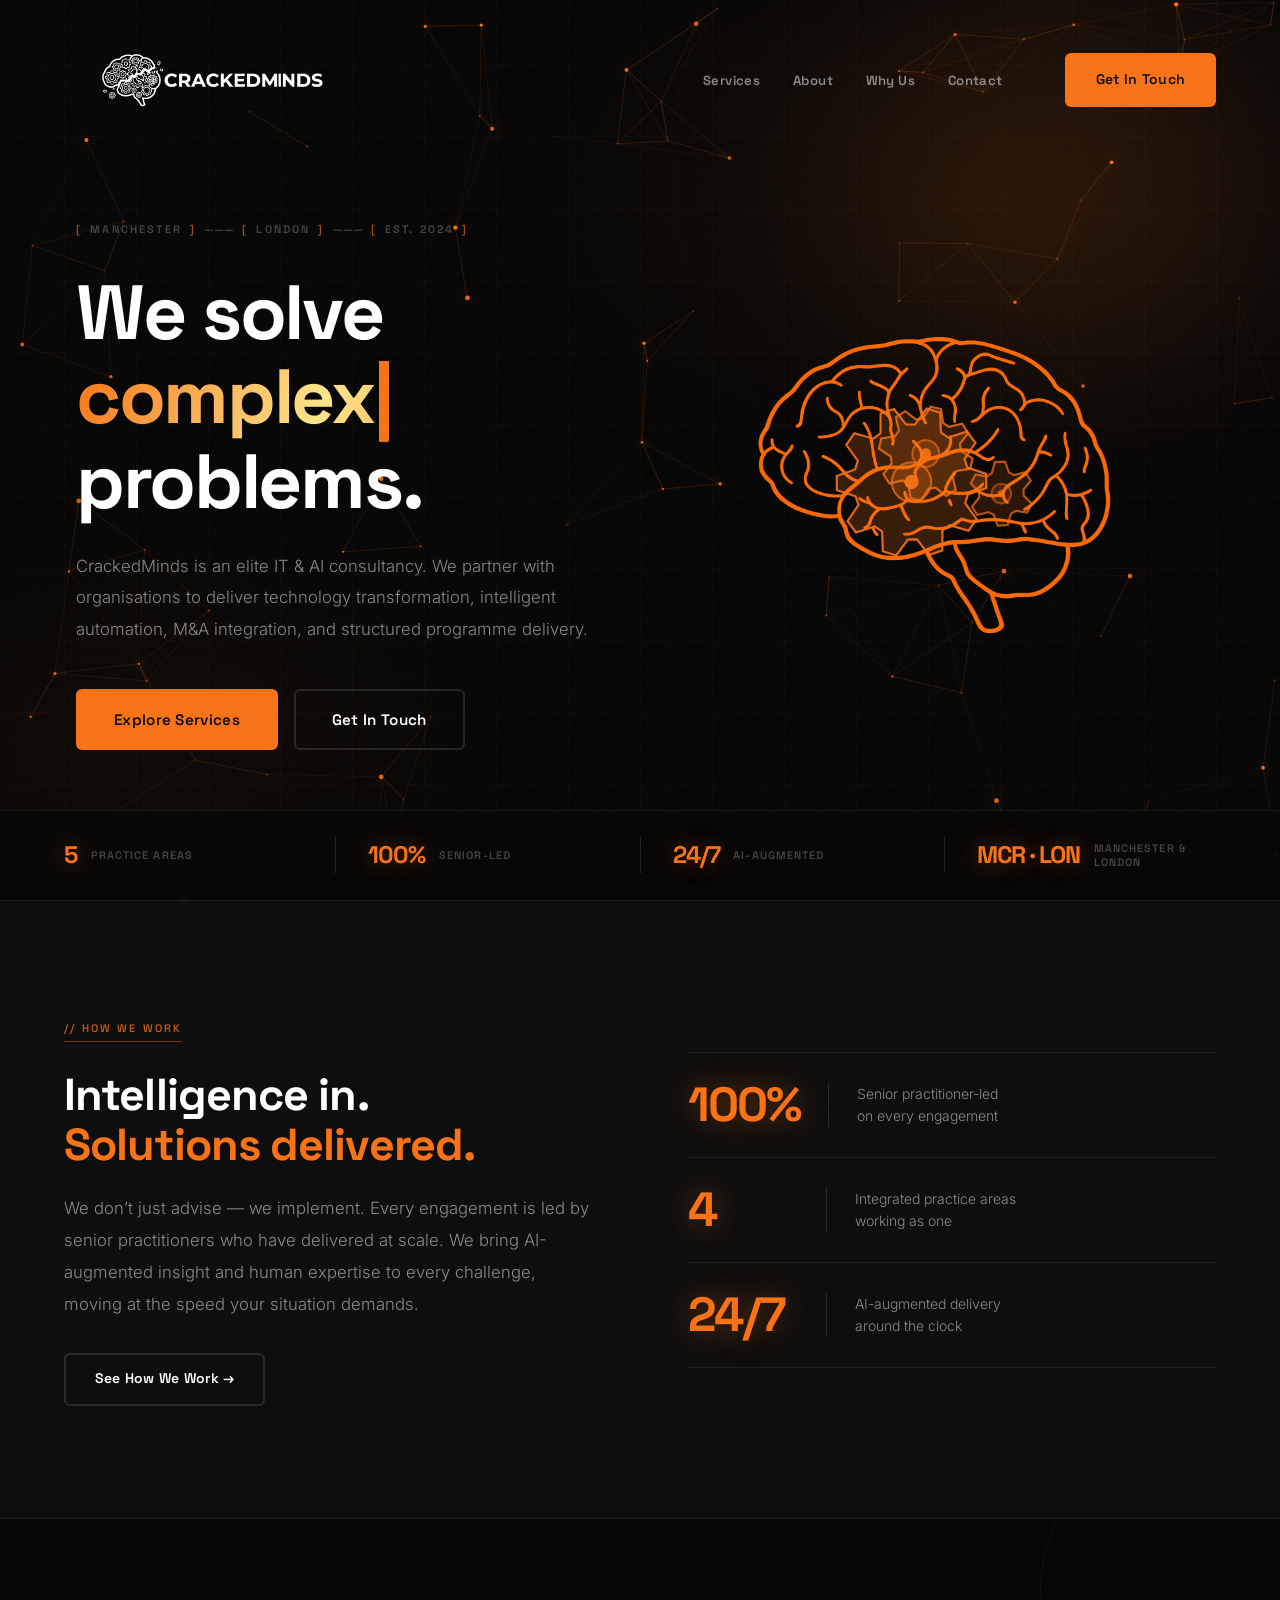
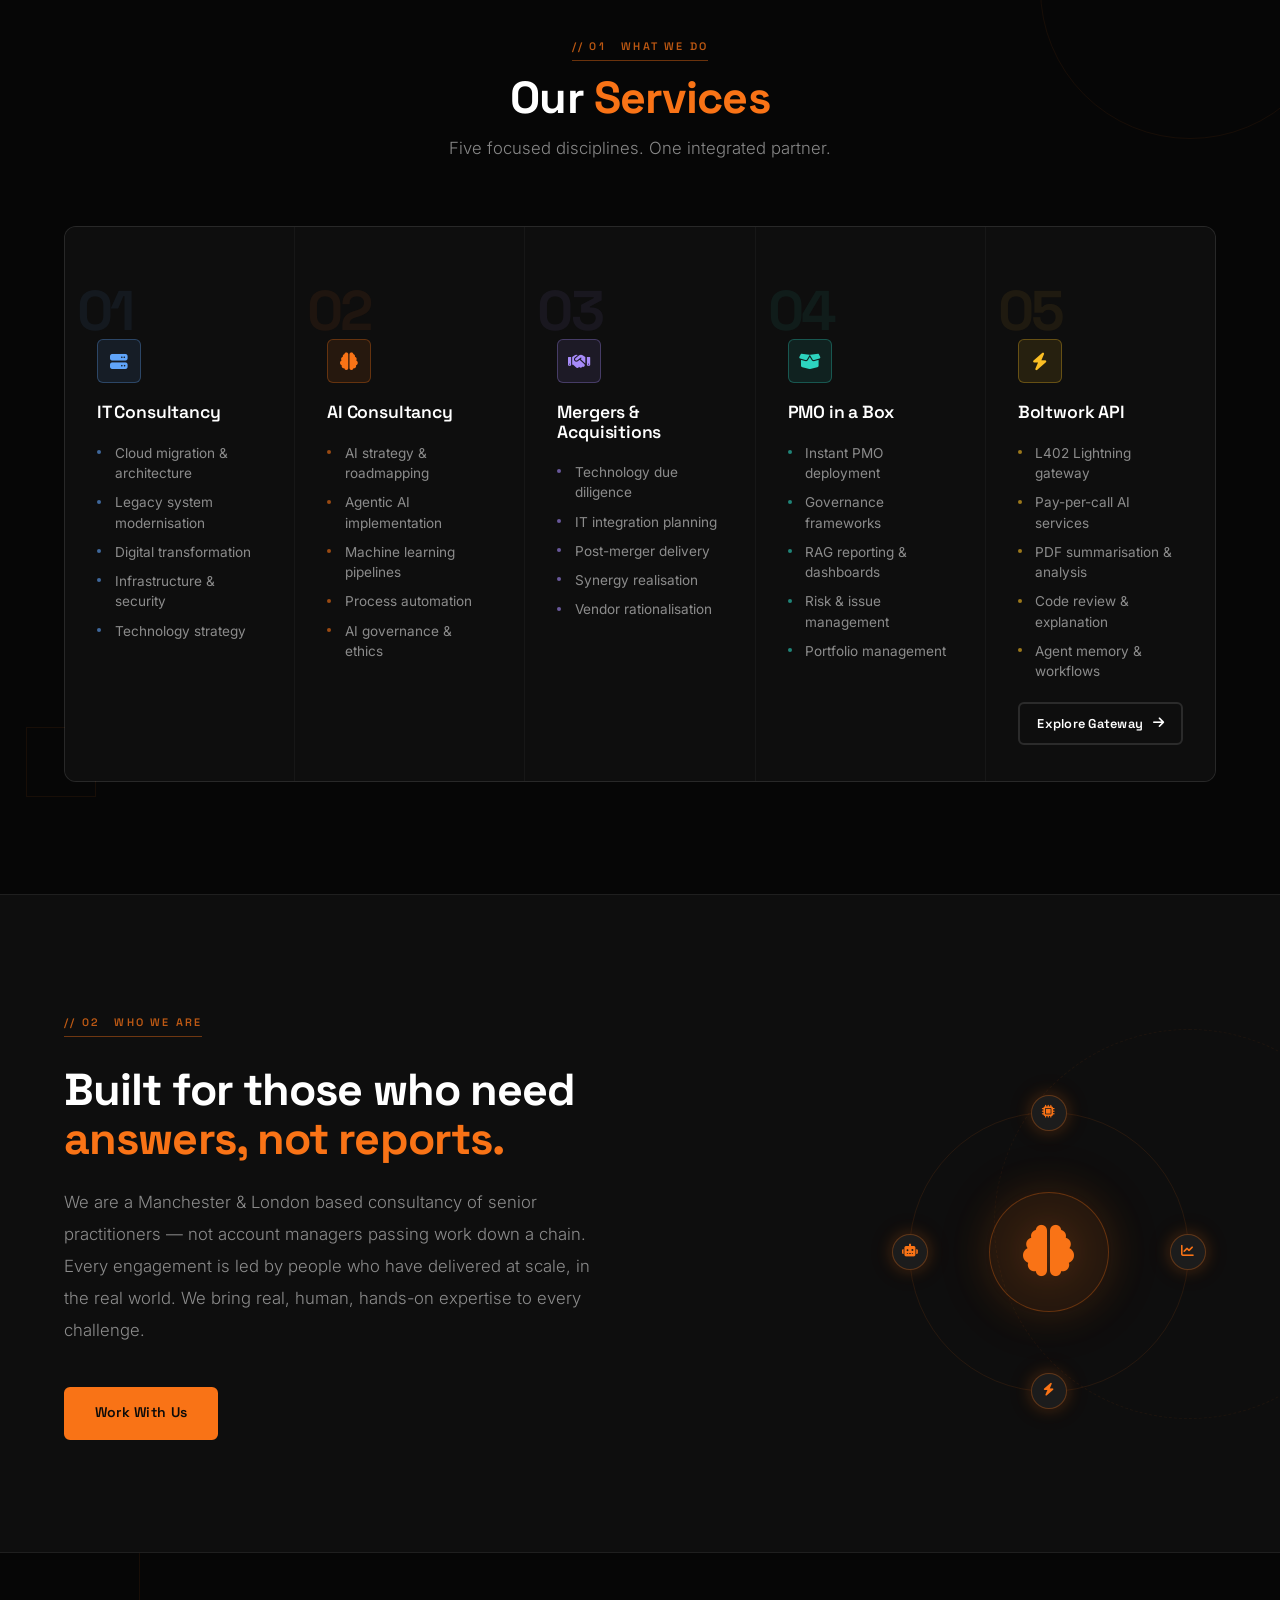
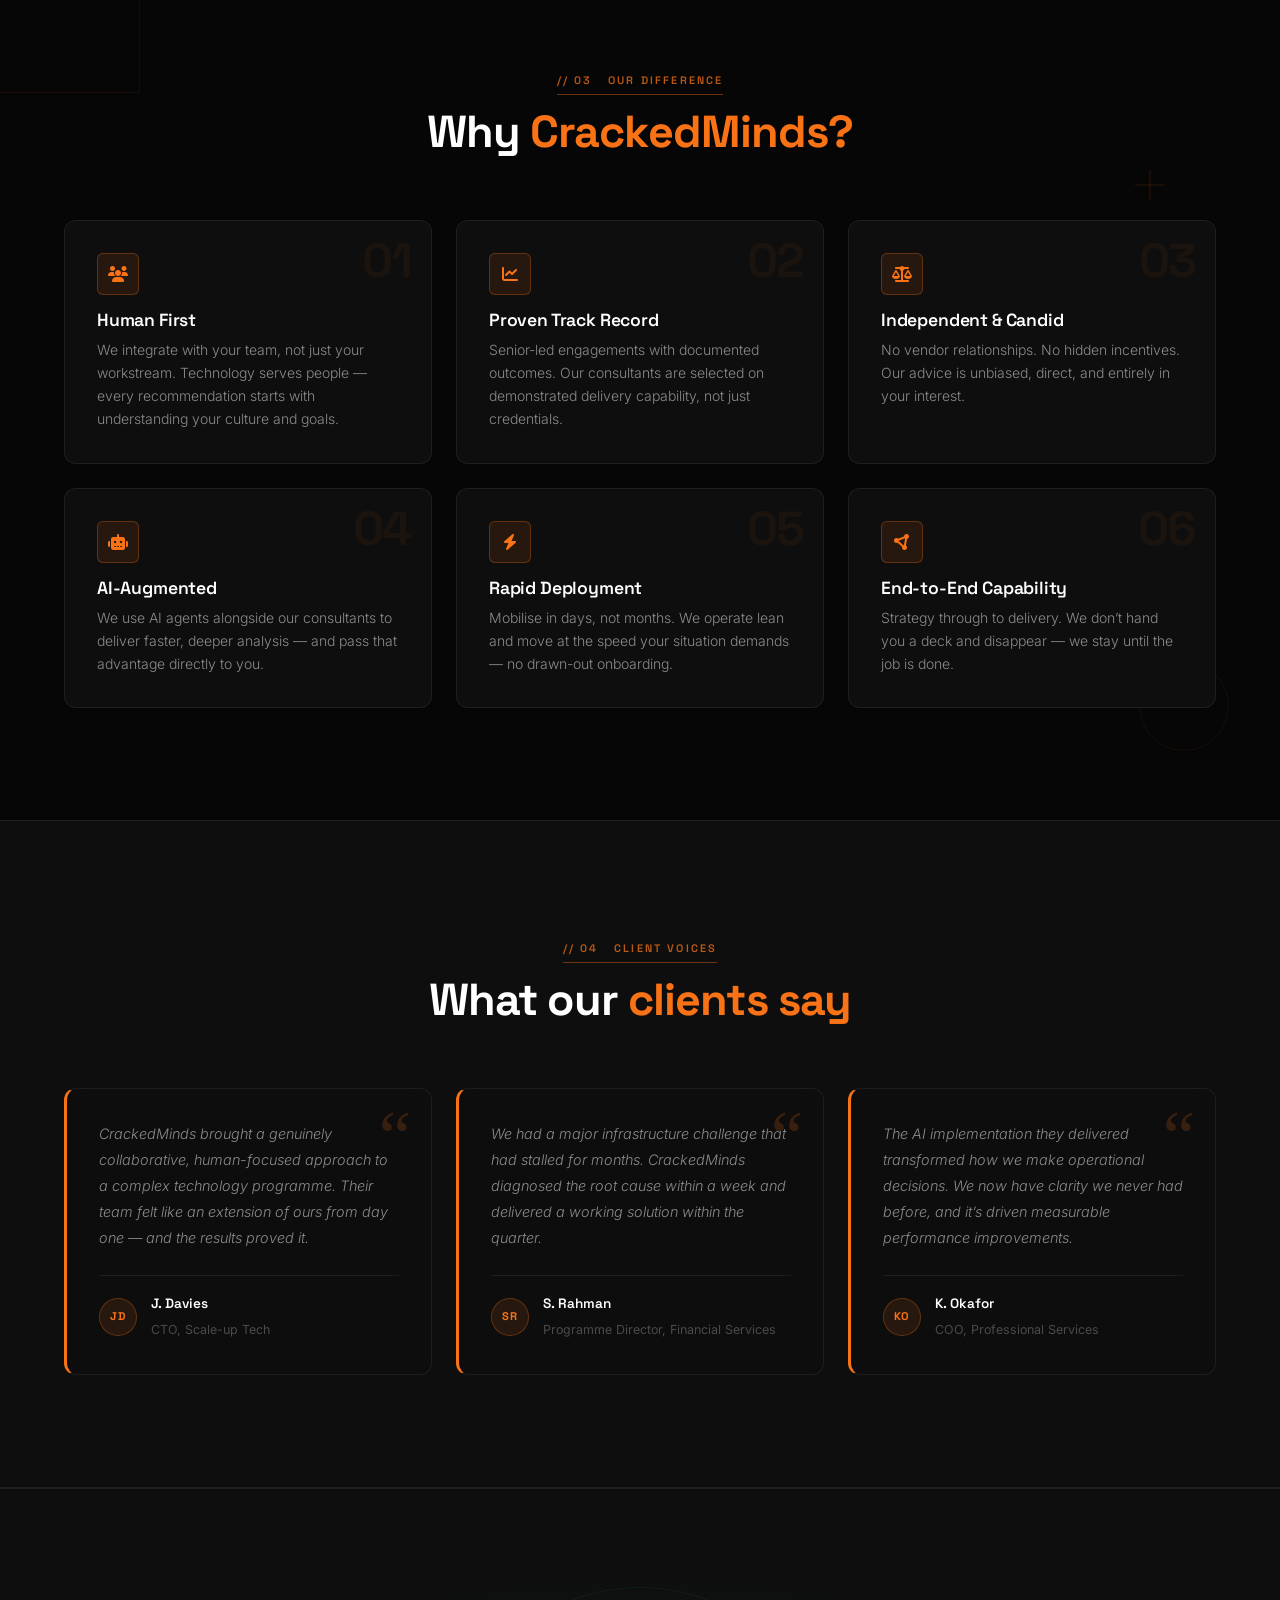
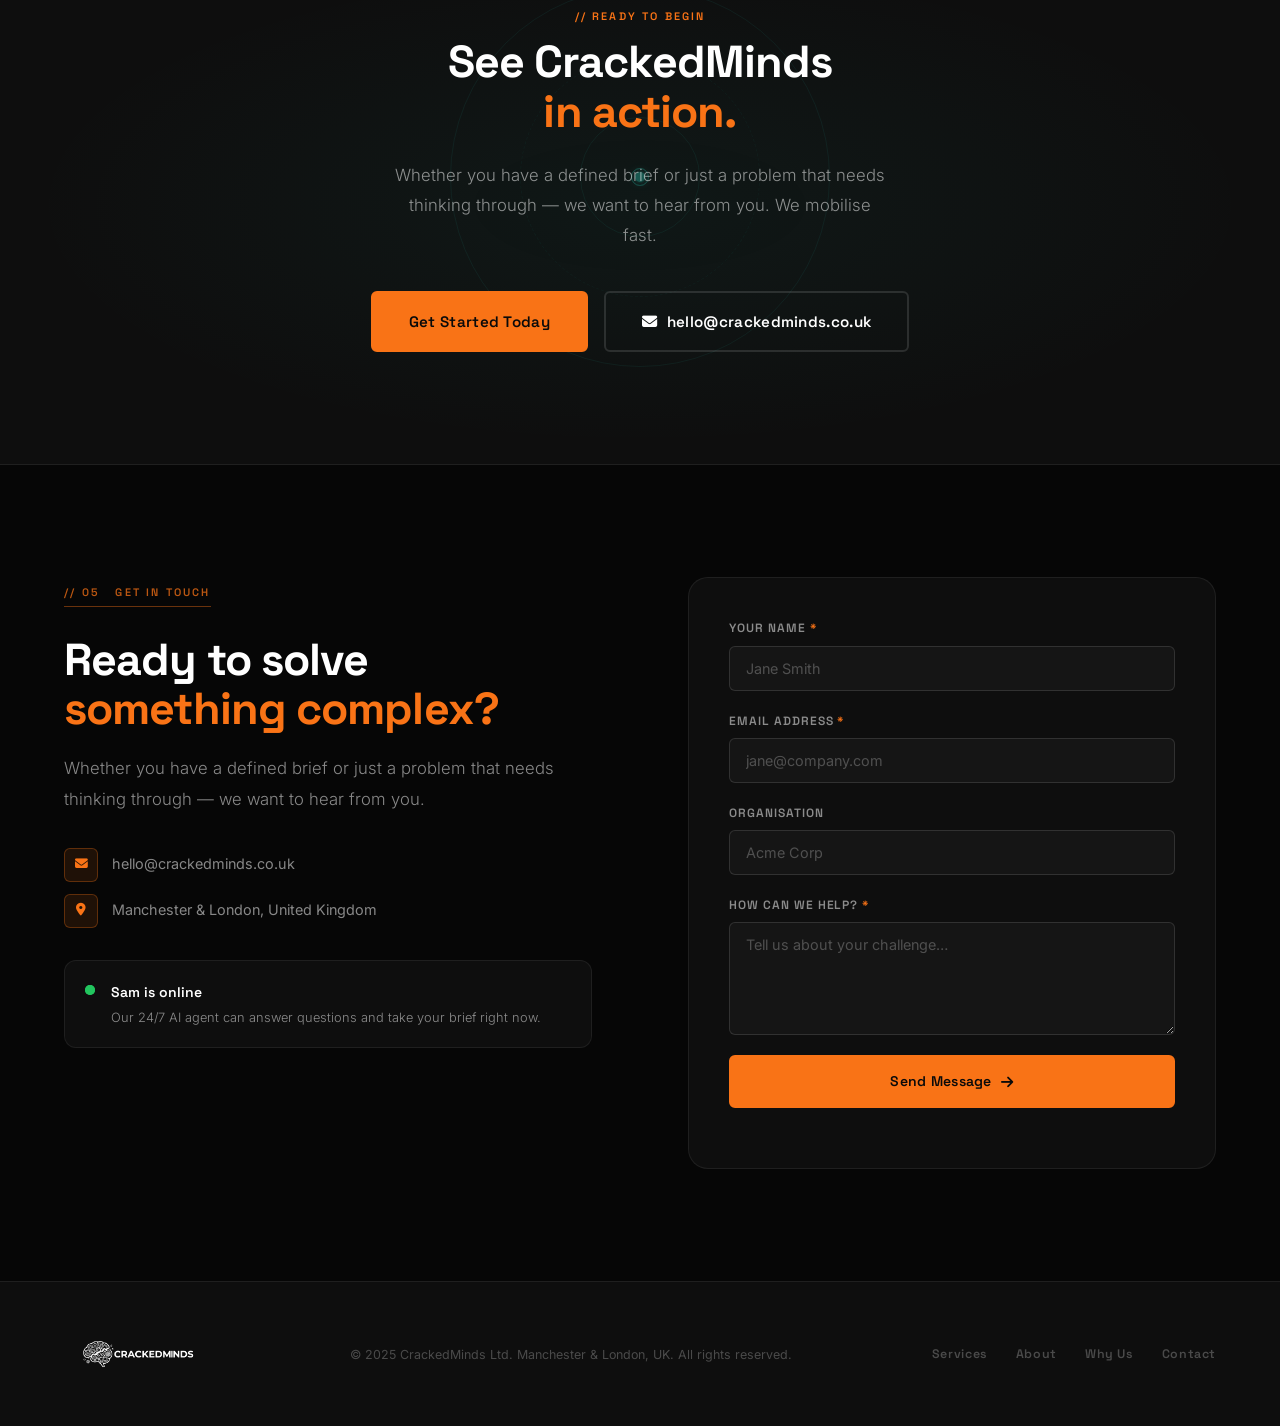
==== commit edc86fbf: "Deploy redesigned CrackedMinds site — Manchester & London, new visual enhancements" ====
--- a/index.html
+++ b/index.html
@@ -1,1343 +1,510 @@
 <!DOCTYPE html>
 <html lang="en">
 <head>
-<meta charset="UTF-8">
-<meta name="viewport" content="width=device-width, initial-scale=1.0">
-<title>Cracked Minds — IT & AI Consultancy</title>
-<link href="https://fonts.googleapis.com/css2?family=Press+Start+2P&family=Space+Mono:wght@400;700&display=swap" rel="stylesheet">
-<style>
-  :root {
-    --pixel: 4px;
-    --bg: #0a0a0f;
-    --bg2: #12121a;
-    --bg3: #1a1a26;
-    --cyan: #00f5ff;
-    --yellow: #ffe600;
-    --magenta: #ff00aa;
-    --green: #00ff88;
-    --orange: #ff6b00;
-    --purple: #9b59ff;
-    --white: #f0f0f0;
-    --grid: rgba(0,245,255,0.04);
-  }
-
-  * { box-sizing: border-box; margin: 0; padding: 0; }
-
-  html { scroll-behavior: smooth; }
-
-  body {
-    background: var(--bg);
-    color: var(--white);
-    font-family: 'Space Mono', monospace;
-    overflow-x: hidden;
-    image-rendering: pixelated;
-  }
-
-  /* PIXEL GRID BACKGROUND */
-  body::before {
-    content: '';
-    position: fixed;
-    inset: 0;
-    background-image:
-      linear-gradient(var(--grid) 1px, transparent 1px),
-      linear-gradient(90deg, var(--grid) 1px, transparent 1px);
-    background-size: 32px 32px;
-    pointer-events: none;
-    z-index: 0;
-  }
-
-  /* SCANLINE OVERLAY */
-  body::after {
-    content: '';
-    position: fixed;
-    inset: 0;
-    background: repeating-linear-gradient(
-      0deg,
-      transparent,
-      transparent 2px,
-      rgba(0,0,0,0.08) 2px,
-      rgba(0,0,0,0.08) 4px
-    );
-    pointer-events: none;
-    z-index: 1;
-  }
-
-  .pixel-font { font-family: 'Press Start 2P', monospace; }
-
-  /* ==================== NAV ==================== */
-  nav {
-    position: fixed;
-    top: 0; left: 0; right: 0;
-    z-index: 100;
-    background: rgba(10,10,15,0.92);
-    border-bottom: 2px solid var(--cyan);
-    padding: 0 2rem;
-    display: flex;
-    align-items: center;
-    justify-content: space-between;
-    height: 64px;
-    backdrop-filter: blur(8px);
-  }
-
-  .nav-logo {
-    font-family: 'Press Start 2P', monospace;
-    font-size: 11px;
-    color: var(--cyan);
-    text-shadow: 0 0 12px var(--cyan), 2px 2px 0 var(--magenta);
-    letter-spacing: 1px;
-    text-decoration: none;
-  }
-
-  .nav-logo span { color: var(--magenta); }
-
-  .nav-links {
-    display: flex;
-    gap: 2rem;
-    list-style: none;
-  }
-
-  .nav-links a {
-    font-family: 'Press Start 2P', monospace;
-    font-size: 8px;
-    color: var(--white);
-    text-decoration: none;
-    letter-spacing: 1px;
-    transition: color 0.1s;
-    position: relative;
-  }
-
-  .nav-links a::after {
-    content: '';
-    position: absolute;
-    bottom: -4px; left: 0; right: 0;
-    height: 2px;
-    background: var(--cyan);
-    transform: scaleX(0);
-    transition: transform 0.15s;
-  }
-
-  .nav-links a:hover { color: var(--cyan); }
-  .nav-links a:hover::after { transform: scaleX(1); }
-
-  .nav-cta {
-    font-family: 'Press Start 2P', monospace;
-    font-size: 8px;
-    background: var(--cyan);
-    color: var(--bg);
-    border: none;
-    padding: 10px 16px;
-    cursor: pointer;
-    letter-spacing: 1px;
-    clip-path: polygon(4px 0%, 100% 0%, calc(100% - 4px) 100%, 0% 100%);
-    transition: background 0.1s, transform 0.1s;
-  }
-
-  .nav-cta:hover { background: var(--yellow); transform: translateY(-1px); }
-
-  /* ==================== HERO ==================== */
-  #hero {
-    position: relative;
-    min-height: 100vh;
-    display: flex;
-    align-items: center;
-    justify-content: center;
-    padding: 80px 2rem 2rem;
-    overflow: hidden;
-    z-index: 2;
-  }
-
-  /* ISOMETRIC CITY SCENE - CSS PIXEL ART */
-  .iso-scene {
-    position: absolute;
-    right: -40px;
-    bottom: 0;
-    width: 520px;
-    height: 480px;
-    opacity: 0.55;
-    pointer-events: none;
-  }
-
-  /* Individual isometric buildings */
-  .iso-building {
-    position: absolute;
-    transform-style: preserve-3d;
-  }
-
-  /* Top face */
-  .iso-top {
-    position: absolute;
-    transform: rotateX(60deg) rotateZ(45deg);
-  }
-
-  /* Left face */
-  .iso-left {
-    position: absolute;
-  }
-
-  /* Right face */
-  .iso-right {
-    position: absolute;
-  }
-
-  /* PIXEL BUILDINGS using clip-path parallelograms */
-  .bld {
-    position: absolute;
-  }
-
-  /* Building 1 - tallest - cyan */
-  .b1-top { width: 80px; height: 40px; background: #00c8d4; position: absolute; top: 120px; left: 220px; clip-path: polygon(40px 0, 80px 20px, 40px 40px, 0 20px); }
-  .b1-left { width: 40px; height: 120px; background: #007a82; position: absolute; top: 160px; left: 220px; clip-path: polygon(0 0, 40px 0, 40px 120px, 0 120px); }
-  .b1-right { width: 40px; height: 120px; background: #005a60; position: absolute; top: 160px; left: 260px; clip-path: polygon(0 0, 40px 0, 40px 120px, 0 120px); }
-
-  /* Window rows on b1-left */
-  .b1-left::before {
-    content: '';
-    position: absolute;
-    top: 10px; left: 5px;
-    width: 28px; height: 100px;
-    background: repeating-linear-gradient(
-      transparent, transparent 10px,
-      rgba(0,245,255,0.6) 10px, rgba(0,245,255,0.6) 14px
-    );
-  }
-
-  /* Building 2 - yellow/orange */
-  .b2-top { width: 64px; height: 32px; background: #ccb800; position: absolute; top: 180px; left: 320px; clip-path: polygon(32px 0, 64px 16px, 32px 32px, 0 16px); }
-  .b2-left { width: 32px; height: 80px; background: #806000; position: absolute; top: 212px; left: 320px; }
-  .b2-right { width: 32px; height: 80px; background: #604800; position: absolute; top: 212px; left: 352px; }
-
-  /* Building 3 - magenta - wide */
-  .b3-top { width: 96px; height: 48px; background: #cc0088; position: absolute; top: 200px; left: 120px; clip-path: polygon(48px 0, 96px 24px, 48px 48px, 0 24px); }
-  .b3-left { width: 48px; height: 60px; background: #7a0050; position: absolute; top: 248px; left: 120px; }
-  .b3-right { width: 48px; height: 60px; background: #580038; position: absolute; top: 248px; left: 168px; }
-
-  /* Building 4 - small green */
-  .b4-top { width: 48px; height: 24px; background: #00cc66; position: absolute; top: 240px; left: 380px; clip-path: polygon(24px 0, 48px 12px, 24px 24px, 0 12px); }
-  .b4-left { width: 24px; height: 40px; background: #007a3d; position: absolute; top: 264px; left: 380px; }
-  .b4-right { width: 24px; height: 40px; background: #005a2d; position: absolute; top: 264px; left: 404px; }
-
-  /* Building 5 - purple tall */
-  .b5-top { width: 56px; height: 28px; background: #7b46cc; position: absolute; top: 140px; left: 400px; clip-path: polygon(28px 0, 56px 14px, 28px 28px, 0 14px); }
-  .b5-left { width: 28px; height: 100px; background: #4a2880; position: absolute; top: 168px; left: 400px; }
-  .b5-right { width: 28px; height: 100px; background: #361c60; position: absolute; top: 168px; left: 428px; }
-
-  /* Ground plane */
-  .ground { position: absolute; bottom: 0; left: 0; width: 100%; height: 60px; background: linear-gradient(transparent, rgba(0,245,255,0.08)); }
-
-  /* Floating pixels decoration */
-  .pixel-float {
-    position: absolute;
-    animation: float-pixel linear infinite;
-  }
-
-  @keyframes float-pixel {
-    0% { transform: translateY(0) translateX(0); opacity: 0; }
-    10% { opacity: 1; }
-    90% { opacity: 1; }
-    100% { transform: translateY(-400px) translateX(40px); opacity: 0; }
-  }
-
-  .hero-content {
-    position: relative;
-    z-index: 3;
-    max-width: 620px;
-  }
-
-  .hero-eyebrow {
-    font-family: 'Press Start 2P', monospace;
-    font-size: 9px;
-    color: var(--magenta);
-    letter-spacing: 3px;
-    margin-bottom: 1.5rem;
-    display: flex;
-    align-items: center;
-    gap: 12px;
-  }
-
-  .hero-eyebrow::before {
-    content: '▶';
-    color: var(--cyan);
-    animation: blink 1s step-end infinite;
-  }
-
-  @keyframes blink { 0%, 100% { opacity: 1; } 50% { opacity: 0; } }
-
-  .hero-title {
-    font-family: 'Press Start 2P', monospace;
-    font-size: clamp(22px, 4vw, 36px);
-    line-height: 1.6;
-    color: var(--white);
-    margin-bottom: 1rem;
-    text-shadow: 4px 4px 0 var(--magenta), 8px 8px 0 rgba(255,0,170,0.2);
-  }
-
-  .hero-title .accent { color: var(--cyan); text-shadow: 4px 4px 0 var(--purple), 0 0 30px rgba(0,245,255,0.5); }
-
-  .hero-sub {
-    font-size: 13px;
-    color: rgba(240,240,240,0.7);
-    line-height: 1.9;
-    margin-bottom: 2.5rem;
-    max-width: 480px;
-    border-left: 3px solid var(--cyan);
-    padding-left: 1rem;
-  }
-
-  .hero-btns {
-    display: flex;
-    gap: 1rem;
-    flex-wrap: wrap;
-  }
-
-  .btn-primary {
-    font-family: 'Press Start 2P', monospace;
-    font-size: 9px;
-    background: var(--cyan);
-    color: var(--bg);
-    border: none;
-    padding: 14px 24px;
-    cursor: pointer;
-    letter-spacing: 1px;
-    text-decoration: none;
-    display: inline-block;
-    position: relative;
-    transition: transform 0.1s;
-    box-shadow: 4px 4px 0 var(--magenta);
-  }
-
-  .btn-primary:hover { transform: translate(-2px, -2px); box-shadow: 6px 6px 0 var(--magenta); }
-
-  .btn-secondary {
-    font-family: 'Press Start 2P', monospace;
-    font-size: 9px;
-    background: transparent;
-    color: var(--cyan);
-    border: 2px solid var(--cyan);
-    padding: 12px 22px;
-    cursor: pointer;
-    letter-spacing: 1px;
-    text-decoration: none;
-    display: inline-block;
-    transition: background 0.1s, color 0.1s;
-  }
-
-  .btn-secondary:hover { background: var(--cyan); color: var(--bg); }
-
-  .hero-stats {
-    display: flex;
-    gap: 2rem;
-    margin-top: 3rem;
-    flex-wrap: wrap;
-  }
-
-  .stat {
-    display: flex;
-    flex-direction: column;
-    gap: 4px;
-  }
-
-  .stat-num {
-    font-family: 'Press Start 2P', monospace;
-    font-size: 18px;
-    color: var(--yellow);
-    text-shadow: 2px 2px 0 var(--orange);
-  }
-
-  .stat-label {
-    font-size: 10px;
-    color: rgba(240,240,240,0.5);
-    letter-spacing: 1px;
-  }
-
-  /* ==================== TICKER ==================== */
-  .ticker-wrap {
-    position: relative;
-    z-index: 2;
-    background: var(--cyan);
-    overflow: hidden;
-    border-top: 2px solid var(--yellow);
-    border-bottom: 2px solid var(--yellow);
-    padding: 10px 0;
-  }
-
-  .ticker-track {
-    display: flex;
-    gap: 0;
-    animation: ticker 20s linear infinite;
-    width: max-content;
-  }
-
-  @keyframes ticker { from { transform: translateX(0); } to { transform: translateX(-50%); } }
-
-  .ticker-item {
-    font-family: 'Press Start 2P', monospace;
-    font-size: 9px;
-    color: var(--bg);
-    white-space: nowrap;
-    padding: 0 2rem;
-    letter-spacing: 1px;
-  }
-
-  .ticker-dot {
-    color: var(--magenta);
-    padding: 0 0.5rem;
-  }
-
-  /* ==================== SECTIONS ==================== */
-  section {
-    position: relative;
-    z-index: 2;
-  }
-
-  .container {
-    max-width: 1100px;
-    margin: 0 auto;
-    padding: 0 2rem;
-  }
-
-  /* ==================== ABOUT ==================== */
-  #about {
-    padding: 6rem 2rem;
-    background: var(--bg2);
-    border-top: 2px solid rgba(0,245,255,0.15);
-  }
-
-  .section-label {
-    font-family: 'Press Start 2P', monospace;
-    font-size: 8px;
-    color: var(--magenta);
-    letter-spacing: 3px;
-    margin-bottom: 1rem;
-  }
-
-  .section-title {
-    font-family: 'Press Start 2P', monospace;
-    font-size: clamp(16px, 2.5vw, 24px);
-    line-height: 1.7;
-    color: var(--white);
-    margin-bottom: 1.5rem;
-  }
-
-  .section-title .accent { color: var(--cyan); }
-
-  .about-grid {
-    display: grid;
-    grid-template-columns: 1fr 1fr;
-    gap: 3rem;
-    align-items: center;
-    max-width: 1100px;
-    margin: 0 auto;
-  }
-
-  .about-text p {
-    font-size: 13px;
-    line-height: 1.9;
-    color: rgba(240,240,240,0.7);
-    margin-bottom: 1rem;
-  }
-
-  /* PIXEL CHARACTER */
-  .pixel-char {
-    display: flex;
-    justify-content: center;
-    align-items: center;
-  }
-
-  .pixel-canvas {
-    image-rendering: pixelated;
-    width: 200px;
-    height: 200px;
-  }
-
-  /* ==================== SERVICES ==================== */
-  #services {
-    padding: 6rem 2rem;
-    background: var(--bg);
-  }
-
-  .services-header {
-    text-align: center;
-    margin-bottom: 4rem;
-    max-width: 1100px;
-    margin-left: auto;
-    margin-right: auto;
-  }
-
-  .services-grid {
-    display: grid;
-    grid-template-columns: repeat(auto-fit, minmax(240px, 1fr));
-    gap: 2px;
-    max-width: 1100px;
-    margin: 0 auto;
-  }
-
-  .service-card {
-    background: var(--bg2);
-    border: 2px solid transparent;
-    padding: 2rem;
-    position: relative;
-    overflow: hidden;
-    transition: border-color 0.15s, transform 0.15s;
-    cursor: default;
-  }
-
-  .service-card::before {
-    content: '';
-    position: absolute;
-    top: 0; left: 0; right: 0;
-    height: 3px;
-  }
-
-  .service-card.it::before { background: var(--cyan); }
-  .service-card.ai::before { background: var(--magenta); }
-  .service-card.ma::before { background: var(--yellow); }
-  .service-card.pmo::before { background: var(--green); }
-
-  .service-card:hover {
-    border-color: rgba(0,245,255,0.3);
-    transform: translateY(-3px);
-    background: var(--bg3);
-  }
-
-  .service-icon {
-    width: 48px;
-    height: 48px;
-    margin-bottom: 1.25rem;
-    image-rendering: pixelated;
-    display: block;
-  }
-
-  /* CSS pixel icons */
-  .icon-it, .icon-ai, .icon-ma, .icon-pmo {
-    width: 48px;
-    height: 48px;
-    margin-bottom: 1.25rem;
-    position: relative;
-  }
-
-  .icon-it { background:
-    linear-gradient(var(--cyan) 0, var(--cyan) 8px, transparent 8px, transparent 16px,
-    var(--cyan) 16px, var(--cyan) 24px, transparent 24px, transparent 32px,
-    var(--cyan) 32px, var(--cyan) 40px, transparent 40px, transparent 48px)
-    8px 4px / 32px 48px no-repeat,
-    linear-gradient(90deg, var(--cyan) 0, var(--cyan) 4px, transparent 4px) 4px 0 / 48px 48px no-repeat;
-    filter: drop-shadow(0 0 6px var(--cyan));
-  }
-
-  .service-number {
-    font-family: 'Press Start 2P', monospace;
-    font-size: 28px;
-    color: rgba(255,255,255,0.06);
-    position: absolute;
-    top: 1rem;
-    right: 1rem;
-    line-height: 1;
-  }
-
-  .service-tag {
-    font-family: 'Press Start 2P', monospace;
-    font-size: 7px;
-    letter-spacing: 2px;
-    padding: 4px 8px;
-    margin-bottom: 1rem;
-    display: inline-block;
-  }
-
-  .service-card.it .service-tag { color: var(--cyan); border: 1px solid var(--cyan); }
-  .service-card.ai .service-tag { color: var(--magenta); border: 1px solid var(--magenta); }
-  .service-card.ma .service-tag { color: var(--yellow); border: 1px solid var(--yellow); }
-  .service-card.pmo .service-tag { color: var(--green); border: 1px solid var(--green); }
-
-  .service-title {
-    font-family: 'Press Start 2P', monospace;
-    font-size: 11px;
-    line-height: 1.8;
-    color: var(--white);
-    margin-bottom: 1rem;
-  }
-
-  .service-desc {
-    font-size: 12px;
-    line-height: 1.9;
-    color: rgba(240,240,240,0.6);
-    margin-bottom: 1.5rem;
-  }
-
-  .service-features {
-    list-style: none;
-    display: flex;
-    flex-direction: column;
-    gap: 6px;
-  }
-
-  .service-features li {
-    font-size: 11px;
-    color: rgba(240,240,240,0.5);
-    padding-left: 16px;
-    position: relative;
-  }
-
-  .service-features li::before {
-    content: '▸';
-    position: absolute;
-    left: 0;
-    color: var(--cyan);
-  }
-
-  .service-card.ai .service-features li::before { color: var(--magenta); }
-  .service-card.ma .service-features li::before { color: var(--yellow); }
-  .service-card.pmo .service-features li::before { color: var(--green); }
-
-  /* ==================== WHY US ==================== */
-  #why {
-    padding: 6rem 2rem;
-    background: var(--bg2);
-    border-top: 2px solid rgba(255,0,170,0.15);
-  }
-
-  .why-grid {
-    display: grid;
-    grid-template-columns: repeat(auto-fit, minmax(200px, 1fr));
-    gap: 1.5rem;
-    max-width: 1100px;
-    margin: 3rem auto 0;
-  }
-
-  .why-item {
-    padding: 1.5rem;
-    background: var(--bg3);
-    border-left: 3px solid var(--cyan);
-    position: relative;
-  }
-
-  .why-item:nth-child(2) { border-left-color: var(--magenta); }
-  .why-item:nth-child(3) { border-left-color: var(--yellow); }
-  .why-item:nth-child(4) { border-left-color: var(--green); }
-  .why-item:nth-child(5) { border-left-color: var(--orange); }
-  .why-item:nth-child(6) { border-left-color: var(--purple); }
-
-  .why-icon {
-    font-family: 'Press Start 2P', monospace;
-    font-size: 18px;
-    margin-bottom: 0.75rem;
-    display: block;
-  }
-
-  .why-title {
-    font-family: 'Press Start 2P', monospace;
-    font-size: 9px;
-    color: var(--white);
-    line-height: 1.7;
-    margin-bottom: 0.5rem;
-  }
-
-  .why-desc {
-    font-size: 11px;
-    color: rgba(240,240,240,0.5);
-    line-height: 1.8;
-  }
-
-  /* ==================== TESTIMONIAL ==================== */
-  #testimonials {
-    padding: 6rem 2rem;
-    background: var(--bg);
-  }
-
-  .testimonial-grid {
-    display: grid;
-    grid-template-columns: repeat(auto-fit, minmax(280px, 1fr));
-    gap: 2px;
-    max-width: 1100px;
-    margin: 3rem auto 0;
-  }
-
-  .testimonial-card {
-    background: var(--bg2);
-    padding: 2rem;
-    border-top: 2px solid var(--cyan);
-    position: relative;
-  }
-
-  .testimonial-card::before {
-    content: '"';
-    font-family: 'Press Start 2P', monospace;
-    font-size: 40px;
-    color: rgba(0,245,255,0.1);
-    position: absolute;
-    top: 1rem;
-    right: 1.5rem;
-    line-height: 1;
-  }
-
-  .testimonial-text {
-    font-size: 12px;
-    line-height: 1.9;
-    color: rgba(240,240,240,0.7);
-    margin-bottom: 1.5rem;
-    font-style: italic;
-  }
-
-  .testimonial-author {
-    display: flex;
-    align-items: center;
-    gap: 10px;
-  }
-
-  .author-avatar {
-    width: 32px;
-    height: 32px;
-    background: var(--cyan);
-    display: flex;
-    align-items: center;
-    justify-content: center;
-    font-family: 'Press Start 2P', monospace;
-    font-size: 8px;
-    color: var(--bg);
-    flex-shrink: 0;
-    image-rendering: pixelated;
-  }
-
-  .author-name {
-    font-family: 'Press Start 2P', monospace;
-    font-size: 8px;
-    color: var(--white);
-    margin-bottom: 3px;
-  }
-
-  .author-title {
-    font-size: 10px;
-    color: rgba(240,240,240,0.4);
-  }
-
-  /* ==================== CTA ==================== */
-  #contact {
-    padding: 6rem 2rem;
-    background: var(--bg2);
-    border-top: 2px solid rgba(0,245,255,0.2);
-    text-align: center;
-  }
-
-  .cta-box {
-    max-width: 700px;
-    margin: 0 auto;
-    padding: 3rem;
-    background: var(--bg);
-    border: 2px solid var(--cyan);
-    position: relative;
-    box-shadow: 8px 8px 0 var(--magenta), 16px 16px 0 rgba(255,0,170,0.2);
-  }
-
-  /* Corner decorations */
-  .cta-box::before {
-    content: '';
-    position: absolute;
-    top: -2px; left: -2px;
-    width: 16px; height: 16px;
-    background: var(--magenta);
-  }
-
-  .cta-box::after {
-    content: '';
-    position: absolute;
-    bottom: -2px; right: -2px;
-    width: 16px; height: 16px;
-    background: var(--yellow);
-  }
-
-  .cta-title {
-    font-family: 'Press Start 2P', monospace;
-    font-size: clamp(14px, 2vw, 20px);
-    color: var(--white);
-    line-height: 1.7;
-    margin-bottom: 1rem;
-  }
-
-  .cta-sub {
-    font-size: 13px;
-    color: rgba(240,240,240,0.6);
-    line-height: 1.9;
-    margin-bottom: 2rem;
-  }
-
-  .cta-form {
-    display: flex;
-    gap: 0;
-    max-width: 440px;
-    margin: 0 auto;
-  }
-
-  .cta-input {
-    flex: 1;
-    background: var(--bg2);
-    border: 2px solid var(--cyan);
-    border-right: none;
-    padding: 12px 16px;
-    font-family: 'Space Mono', monospace;
-    font-size: 12px;
-    color: var(--white);
-    outline: none;
-  }
-
-  .cta-input::placeholder { color: rgba(240,240,240,0.3); }
-
-  .cta-submit {
-    font-family: 'Press Start 2P', monospace;
-    font-size: 9px;
-    background: var(--cyan);
-    color: var(--bg);
-    border: 2px solid var(--cyan);
-    padding: 12px 20px;
-    cursor: pointer;
-    letter-spacing: 1px;
-    white-space: nowrap;
-    transition: background 0.1s;
-  }
-
-  .cta-submit:hover { background: var(--yellow); border-color: var(--yellow); }
-
-  /* ==================== FOOTER ==================== */
-  footer {
-    background: var(--bg);
-    border-top: 2px solid rgba(0,245,255,0.15);
-    padding: 3rem 2rem 1.5rem;
-    position: relative;
-    z-index: 2;
-  }
-
-  .footer-grid {
-    display: grid;
-    grid-template-columns: 2fr 1fr 1fr 1fr;
-    gap: 2rem;
-    max-width: 1100px;
-    margin: 0 auto 2rem;
-  }
-
-  .footer-brand .logo {
-    font-family: 'Press Start 2P', monospace;
-    font-size: 11px;
-    color: var(--cyan);
-    text-shadow: 2px 2px 0 var(--magenta);
-    display: block;
-    margin-bottom: 1rem;
-  }
-
-  .footer-brand p {
-    font-size: 11px;
-    color: rgba(240,240,240,0.4);
-    line-height: 1.8;
-    margin-bottom: 1rem;
-  }
-
-  .footer-social {
-    display: flex;
-    gap: 8px;
-  }
-
-  .social-btn {
-    width: 32px;
-    height: 32px;
-    background: var(--bg2);
-    border: 1px solid rgba(0,245,255,0.2);
-    display: flex;
-    align-items: center;
-    justify-content: center;
-    font-family: 'Press Start 2P', monospace;
-    font-size: 7px;
-    color: var(--cyan);
-    cursor: pointer;
-    text-decoration: none;
-    transition: background 0.1s;
-  }
-
-  .social-btn:hover { background: var(--cyan); color: var(--bg); }
-
-  .footer-col h4 {
-    font-family: 'Press Start 2P', monospace;
-    font-size: 8px;
-    color: var(--white);
-    margin-bottom: 1rem;
-    letter-spacing: 1px;
-  }
-
-  .footer-col ul { list-style: none; }
-  .footer-col ul li { margin-bottom: 8px; }
-  .footer-col ul li a {
-    font-size: 11px;
-    color: rgba(240,240,240,0.4);
-    text-decoration: none;
-    transition: color 0.1s;
-  }
-
-  .footer-col ul li a:hover { color: var(--cyan); }
-
-  .footer-bottom {
-    border-top: 1px solid rgba(0,245,255,0.1);
-    padding-top: 1.5rem;
-    max-width: 1100px;
-    margin: 0 auto;
-    display: flex;
-    justify-content: space-between;
-    align-items: center;
-    flex-wrap: wrap;
-    gap: 1rem;
-  }
-
-  .footer-bottom p {
-    font-size: 10px;
-    color: rgba(240,240,240,0.3);
-  }
-
-  .footer-bottom .pixel-badge {
-    font-family: 'Press Start 2P', monospace;
-    font-size: 7px;
-    color: var(--magenta);
-  }
-
-  /* ==================== PIXEL DECORATIONS ==================== */
-  .px-corner {
-    position: absolute;
-    width: 8px;
-    height: 8px;
-    background: var(--cyan);
-  }
-
-  .px-corner.tl { top: 0; left: 0; }
-  .px-corner.tr { top: 0; right: 0; }
-  .px-corner.bl { bottom: 0; left: 0; }
-  .px-corner.br { bottom: 0; right: 0; }
-
-  /* ==================== ANIMATED GRID DECORATIONS ==================== */
-  .pixel-rain {
-    position: absolute;
-    top: 0; left: 0; right: 0; bottom: 0;
-    overflow: hidden;
-    pointer-events: none;
-  }
-
-  .rain-drop {
-    position: absolute;
-    width: 4px;
-    animation: rain linear infinite;
-    opacity: 0;
-  }
-
-  @keyframes rain {
-    0% { transform: translateY(-20px); opacity: 0; }
-    5% { opacity: 0.6; }
-    95% { opacity: 0.6; }
-    100% { transform: translateY(100vh); opacity: 0; }
-  }
-
-  /* ==================== RESPONSIVE ==================== */
-  @media (max-width: 768px) {
-    .nav-links { display: none; }
-    .about-grid { grid-template-columns: 1fr; }
-    .footer-grid { grid-template-columns: 1fr 1fr; }
-    .iso-scene { opacity: 0.2; width: 300px; right: -60px; }
-    .hero-title { font-size: 18px; }
-    .cta-form { flex-direction: column; }
-    .cta-input { border-right: 2px solid var(--cyan); }
-  }
-</style>
+  <meta charset="UTF-8">
+  <meta name="viewport" content="width=device-width, initial-scale=1.0">
+  <meta name="description" content="CrackedMinds is an elite IT &amp; AI consultancy based in Manchester &amp; London, UK. Technology transformation, intelligent automation, M&amp;A integration and programme delivery.">
+  <title>CrackedMinds | IT &amp; AI Consultancy | Manchester &amp; London</title>
+
+  <link rel="preconnect" href="https://fonts.googleapis.com">
+  <link rel="preconnect" href="https://fonts.gstatic.com" crossorigin>
+  <link href="https://fonts.googleapis.com/css2?family=Space+Grotesk:wght@400;500;600;700&family=Inter:wght@300;400;500&display=swap" rel="stylesheet">
+  <link rel="stylesheet" href="https://cdnjs.cloudflare.com/ajax/libs/font-awesome/6.5.1/css/all.min.css">
+  <link rel="stylesheet" href="css/style.css">
 </head>
 <body>
 
-<!-- NAV -->
-<nav>
-  <a href="#" class="nav-logo">CRACKED<span>_</span>MINDS</a>
-  <ul class="nav-links">
-    <li><a href="#services">Services</a></li>
-    <li><a href="#about">About</a></li>
-    <li><a href="#why">Why Us</a></li>
-    <li><a href="#contact">Contact</a></li>
-  </ul>
-  <button class="nav-cta" onclick="document.getElementById('contact').scrollIntoView({behavior:'smooth'})">[ GET IN TOUCH ]</button>
-</nav>
-
-<!-- HERO -->
-<section id="hero">
-  <!-- Pixel rain decoration -->
-  <div class="pixel-rain" id="pixelRain"></div>
-
-  <!-- Isometric city scene -->
-  <div class="iso-scene">
-    <div class="b1-top"></div><div class="b1-left"></div><div class="b1-right"></div>
-    <div class="b2-top"></div><div class="b2-left"></div><div class="b2-right"></div>
-    <div class="b3-top"></div><div class="b3-left"></div><div class="b3-right"></div>
-    <div class="b4-top"></div><div class="b4-left"></div><div class="b4-right"></div>
-    <div class="b5-top"></div><div class="b5-left"></div><div class="b5-right"></div>
-    <div class="ground"></div>
-  </div>
-
-  <div class="hero-content">
-    <div class="hero-eyebrow">MANCHESTER, UK &nbsp;·&nbsp; EST. 2024</div>
-    <h1 class="hero-title">
-      WE SOLVE<br>
-      COMPLEX<br>
-      <span class="accent">PROBLEMS.</span>
-    </h1>
-    <p class="hero-sub">
-      Cracked Minds is an elite IT & AI consultancy. We partner with organisations to deliver technology transformation, intelligent automation, M&A integration, and structured programme delivery.
-    </p>
-    <div class="hero-btns">
-      <a href="#services" class="btn-primary">[ OUR SERVICES ]</a>
-      <a href="#contact" class="btn-secondary">[ CONTACT US ]</a>
-    </div>
-    <div class="hero-stats">
-      <div class="stat">
-        <span class="stat-num">4</span>
-        <span class="stat-label">CORE SERVICES</span>
-      </div>
-      <div class="stat">
-        <span class="stat-num">100%</span>
-        <span class="stat-label">INDEPENDENT</span>
-      </div>
-      <div class="stat">
-        <span class="stat-num">24/7</span>
-        <span class="stat-label">AI-POWERED</span>
-      </div>
-    </div>
-  </div>
-</section>
-
-<!-- TICKER -->
-<div class="ticker-wrap" aria-hidden="true">
-  <div class="ticker-track" id="tickerTrack">
-    <span class="ticker-item">IT CONSULTANCY <span class="ticker-dot">◆</span></span>
-    <span class="ticker-item">AI STRATEGY <span class="ticker-dot">◆</span></span>
-    <span class="ticker-item">MERGERS & ACQUISITIONS <span class="ticker-dot">◆</span></span>
-    <span class="ticker-item">PMO IN A BOX <span class="ticker-dot">◆</span></span>
-    <span class="ticker-item">DIGITAL TRANSFORMATION <span class="ticker-dot">◆</span></span>
-    <span class="ticker-item">CLOUD MIGRATION <span class="ticker-dot">◆</span></span>
-    <span class="ticker-item">CRACKED MINDS <span class="ticker-dot">◆</span></span>
-    <span class="ticker-item">IT CONSULTANCY <span class="ticker-dot">◆</span></span>
-    <span class="ticker-item">AI STRATEGY <span class="ticker-dot">◆</span></span>
-    <span class="ticker-item">MERGERS & ACQUISITIONS <span class="ticker-dot">◆</span></span>
-    <span class="ticker-item">PMO IN A BOX <span class="ticker-dot">◆</span></span>
-    <span class="ticker-item">DIGITAL TRANSFORMATION <span class="ticker-dot">◆</span></span>
-    <span class="ticker-item">CLOUD MIGRATION <span class="ticker-dot">◆</span></span>
-    <span class="ticker-item">CRACKED MINDS <span class="ticker-dot">◆</span></span>
-  </div>
-</div>
-
-<!-- ABOUT -->
-<section id="about">
-  <div class="about-grid container">
-    <div class="about-text">
-      <p class="section-label">// ABOUT US</p>
-      <h2 class="section-title">WE DON'T JUST<br><span class="accent">CONSULT.</span><br>WE DELIVER.</h2>
-      <p>Cracked Minds is built differently. We're not an 18-month roadmap firm. We're the team you call when you need real, human, hands-on expertise that integrates with your organisation and gets the job done.</p>
-      <p>Our consultants have deep track records across IT transformation, AI implementation, M&A integration, and programme management. We work as an extension of your team — not a third party billing hours.</p>
-      <p>Based in Manchester with a global reach, we combine boutique agility with enterprise-grade capability.</p>
-      <a href="#contact" class="btn-primary" style="margin-top:1.5rem;display:inline-block">[ WORK WITH US ]</a>
-    </div>
-    <div class="pixel-char">
-      <!-- Pixel art brain / character SVG -->
-      <svg width="240" height="240" viewBox="0 0 240 240" xmlns="http://www.w3.org/2000/svg" style="image-rendering:pixelated">
-        <rect x="80" y="40" width="80" height="8" fill="#00f5ff"/>
-        <rect x="64" y="48" width="112" height="8" fill="#00f5ff"/>
-        <rect x="56" y="56" width="128" height="8" fill="#00c8d4"/>
-        <rect x="48" y="64" width="144" height="8" fill="#00c8d4"/>
-        <rect x="48" y="72" width="8" height="8" fill="#00f5ff"/>
-        <rect x="56" y="72" width="56" height="8" fill="#007a82"/>
-        <rect x="128" y="72" width="56" height="8" fill="#007a82"/>
-        <rect x="184" y="72" width="8" height="8" fill="#00f5ff"/>
-        <!-- eyes -->
-        <rect x="72" y="72" width="24" height="24" fill="#ff00aa"/>
-        <rect x="80" y="80" width="8" height="8" fill="#fff"/>
-        <rect x="144" y="72" width="24" height="24" fill="#ff00aa"/>
-        <rect x="152" y="80" width="8" height="8" fill="#fff"/>
-        <!-- mouth -->
-        <rect x="96" y="104" width="8" height="8" fill="#ffe600"/>
-        <rect x="104" y="104" width="32" height="8" fill="#ffe600"/>
-        <rect x="136" y="104" width="8" height="8" fill="#ffe600"/>
-        <!-- body -->
-        <rect x="80" y="120" width="80" height="8" fill="#00f5ff" opacity="0.6"/>
-        <rect x="72" y="128" width="96" height="48" fill="#12121a" stroke="#00f5ff" stroke-width="2"/>
-        <!-- circuit lines on body -->
-        <rect x="80" y="136" width="32" height="2" fill="#00f5ff" opacity="0.4"/>
-        <rect x="128" y="136" width="32" height="2" fill="#ff00aa" opacity="0.4"/>
-        <rect x="80" y="148" width="16" height="2" fill="#ffe600" opacity="0.4"/>
-        <rect x="104" y="148" width="32" height="2" fill="#00ff88" opacity="0.4"/>
-        <rect x="144" y="148" width="16" height="2" fill="#9b59ff" opacity="0.4"/>
-        <!-- legs -->
-        <rect x="88" y="176" width="24" height="32" fill="#007a82"/>
-        <rect x="128" y="176" width="24" height="32" fill="#007a82"/>
-        <rect x="80" y="200" width="32" height="8" fill="#005a60"/>
-        <rect x="128" y="200" width="32" height="8" fill="#005a60"/>
-        <!-- arms -->
-        <rect x="48" y="128" width="24" height="8" fill="#007a82"/>
-        <rect x="168" y="128" width="24" height="8" fill="#007a82"/>
-        <rect x="40" y="136" width="16" height="24" fill="#007a82"/>
-        <rect x="184" y="136" width="16" height="24" fill="#007a82"/>
-        <!-- hands -->
-        <rect x="32" y="152" width="24" height="16" fill="#00f5ff" opacity="0.6"/>
-        <rect x="184" y="152" width="24" height="16" fill="#00f5ff" opacity="0.6"/>
-        <!-- glow -->
-        <rect x="72" y="64" width="96" height="96" fill="none" stroke="#00f5ff" stroke-width="1" opacity="0.15"/>
-      </svg>
-    </div>
-  </div>
-</section>
-
-<!-- SERVICES -->
-<section id="services">
-  <div class="services-header">
-    <p class="section-label">// WHAT WE DO</p>
-    <h2 class="section-title">OUR <span class="accent">SERVICES</span></h2>
-  </div>
-  <div class="services-grid container">
-
-    <!-- IT Consultancy -->
-    <div class="service-card it">
-      <span class="service-number">01</span>
-      <span class="service-tag">// IT CONSULTANCY</span>
-      <h3 class="service-title">IT<br>CONSULTANCY</h3>
-      <p class="service-desc">We navigate technology complexity so you don't have to. From legacy modernisation to cloud architecture, we deliver safe hands and proven results.</p>
-      <ul class="service-features">
-        <li>Cloud migration & architecture</li>
-        <li>Legacy system modernisation</li>
-        <li>Digital transformation</li>
-        <li>Infrastructure & security</li>
-        <li>Technology strategy</li>
+  <!-- Custom cursor -->
+  <div class="cursor-dot"  id="cursorDot"      aria-hidden="true"></div>
+  <div class="cursor-ring" id="cursorRing"     aria-hidden="true"></div>
+  <!-- Scroll progress bar -->
+  <div class="scroll-progress" id="scrollProgress" aria-hidden="true"></div>
+
+  <!-- ═══════════ NAVBAR ═══════════ -->
+  <nav id="navbar" class="navbar" role="navigation" aria-label="Main navigation">
+    <div class="container navbar__inner">
+      <a href="#hero" class="navbar__logo" aria-label="CrackedMinds home">
+        <img src="assets/logo.png" alt="CrackedMinds" class="logo-img">
+      </a>
+      <ul class="navbar__links" role="list">
+        <li><a href="#services">Services</a></li>
+        <li><a href="#about">About</a></li>
+        <li><a href="#why-us">Why Us</a></li>
+        <li><a href="#contact">Contact</a></li>
       </ul>
-    </div>
-
-    <!-- AI Consultancy -->
-    <div class="service-card ai">
-      <span class="service-number">02</span>
-      <span class="service-tag">// AI CONSULTANCY</span>
-      <h3 class="service-title">AI<br>CONSULTANCY</h3>
-      <p class="service-desc">We cut through the AI hype and build real-world intelligent systems that transform how your organisation operates and makes decisions.</p>
-      <ul class="service-features">
-        <li>AI strategy & roadmapping</li>
-        <li>Agentic AI implementation</li>
-        <li>Machine learning pipelines</li>
-        <li>Process automation</li>
-        <li>AI governance & ethics</li>
+      <a href="#contact" class="btn btn-primary navbar__cta">Get In Touch</a>
+      <button class="navbar__toggle" aria-label="Open navigation menu" aria-expanded="false" aria-controls="mobileMenu">
+        <span></span><span></span><span></span>
+      </button>
+    </div>
+    <div class="mobile-menu" id="mobileMenu" role="dialog" aria-label="Mobile navigation">
+      <ul role="list">
+        <li><a href="#services">Services</a></li>
+        <li><a href="#about">About</a></li>
+        <li><a href="#why-us">Why Us</a></li>
+        <li><a href="#contact">Contact</a></li>
       </ul>
-    </div>
-
-    <!-- M&A -->
-    <div class="service-card ma">
-      <span class="service-number">03</span>
-      <span class="service-tag">// M&A SPECIALISTS</span>
-      <h3 class="service-title">MERGERS &<br>ACQUISITIONS</h3>
-      <p class="service-desc">Technology due diligence, integration planning and post-merger IT delivery. We protect deal value and accelerate synergy realisation.</p>
-      <ul class="service-features">
-        <li>Technology due diligence</li>
-        <li>IT integration planning</li>
-        <li>Post-merger delivery</li>
-        <li>Synergy realisation</li>
-        <li>Vendor rationalisation</li>
-      </ul>
-    </div>
-
-    <!-- PMO in a Box -->
-    <div class="service-card pmo">
-      <span class="service-number">04</span>
-      <span class="service-tag">// PMO IN A BOX</span>
-      <h3 class="service-title">PMO<br>IN A BOX</h3>
-      <p class="service-desc">A complete, deployable programme management office — ready to run from day one. Governance, reporting, and delivery rigour without the overhead.</p>
-      <ul class="service-features">
-        <li>Instant PMO deployment</li>
-        <li>Governance frameworks</li>
-        <li>RAG reporting & dashboards</li>
-        <li>Risk & issue management</li>
-        <li>Portfolio management</li>
-      </ul>
-    </div>
-
-  </div>
-</section>
-
-<!-- WHY US -->
-<section id="why">
-  <div class="container">
-    <p class="section-label">// WHY CRACKED MINDS</p>
-    <h2 class="section-title">THE <span class="accent">DIFFERENCE</span></h2>
-    <div class="why-grid">
-      <div class="why-item">
-        <span class="why-icon" style="color:var(--cyan)">⬛</span>
-        <h4 class="why-title">HUMAN FIRST</h4>
-        <p class="why-desc">We build real relationships, not engagement models. We become part of your team.</p>
-      </div>
-      <div class="why-item">
-        <span class="why-icon" style="color:var(--magenta)">⬛</span>
-        <h4 class="why-title">PROVEN TRACK RECORD</h4>
-        <p class="why-desc">Our consultants are selected for demonstrated delivery — not CVs alone.</p>
-      </div>
-      <div class="why-item">
-        <span class="why-icon" style="color:var(--yellow)">⬛</span>
-        <h4 class="why-title">INDEPENDENT & CANDID</h4>
-        <p class="why-desc">We tell you what you need to hear. No vendor bias. No politics. Just honest advice.</p>
-      </div>
-      <div class="why-item">
-        <span class="why-icon" style="color:var(--green)">⬛</span>
-        <h4 class="why-title">AI-AUGMENTED</h4>
-        <p class="why-desc">Our AI agents work alongside our consultants to deliver faster, smarter results.</p>
-      </div>
-      <div class="why-item">
-        <span class="why-icon" style="color:var(--orange)">⬛</span>
-        <h4 class="why-title">RAPID DEPLOYMENT</h4>
-        <p class="why-desc">No 18-month ramp-ups. We mobilise fast and create value from week one.</p>
-      </div>
-      <div class="why-item">
-        <span class="why-icon" style="color:var(--purple)">⬛</span>
-        <h4 class="why-title">END-TO-END CAPABILITY</h4>
-        <p class="why-desc">Strategy through to delivery. One partner across your entire technology lifecycle.</p>
-      </div>
-    </div>
-  </div>
-</section>
-
-<!-- TESTIMONIALS -->
-<section id="testimonials">
-  <div class="container">
-    <p class="section-label">// CLIENT VOICES</p>
-    <h2 class="section-title">WHAT CLIENTS <span class="accent">SAY</span></h2>
-    <div class="testimonial-grid">
-      <div class="testimonial-card">
-        <p class="testimonial-text">"Cracked Minds didn't try to establish an 18-month roadmap with lots of people. It was more human — a collaborative approach to see how they could help and what options to explore together."</p>
-        <div class="testimonial-author">
-          <div class="author-avatar">JD</div>
+      <a href="#contact" class="btn btn-primary">Get In Touch</a>
+    </div>
+  </nav>
+
+
+  <!-- ═══════════ HERO ═══════════ -->
+  <section id="hero" class="hero" aria-label="Hero">
+    <canvas id="particleCanvas" class="hero__canvas" aria-hidden="true"></canvas>
+    <div class="hero__grid" aria-hidden="true"></div>
+    <div class="hero__scan" aria-hidden="true"></div>
+    <div class="hero__glow" aria-hidden="true"></div>
+
+    <!-- Left content / Right visual -->
+    <div class="container hero__layout">
+      <div class="hero__left">
+        <div class="hero__tag">
+          <span class="hero__tag-bracket">[</span>Manchester<span class="hero__tag-bracket">]</span>
+          <span class="hero__tag-dash">———</span>
+          <span class="hero__tag-bracket">[</span>London<span class="hero__tag-bracket">]</span>
+          <span class="hero__tag-dash">———</span>
+          <span class="hero__tag-bracket">[</span>Est.&nbsp;2024<span class="hero__tag-bracket">]</span>
+        </div>
+        <h1 class="hero__headline">
+          We solve<br>
+          <em class="hero__em">complex</em><br>
+          problems.
+        </h1>
+        <p class="hero__sub">
+          CrackedMinds is an elite IT &amp; AI consultancy. We partner with
+          organisations to deliver technology transformation, intelligent
+          automation, M&amp;A integration, and structured programme delivery.
+        </p>
+        <div class="hero__actions">
+          <a href="#services" class="btn btn-primary btn-lg">Explore Services</a>
+          <a href="#contact" class="btn btn-ghost btn-lg">Get In Touch</a>
+        </div>
+      </div>
+
+      <!-- Brain & Cogs visual -->
+      <div class="hero__right" aria-hidden="true">
+        <div class="brain-visual">
+          <img src="assets/brain4.png" class="brain-img" alt="">
+          <!-- Gear overlay — positioned over the brain image -->
+          <svg class="brain-gears-svg" viewBox="0 0 280 154" xmlns="http://www.w3.org/2000/svg">
+
+            <!-- Large gear (10T) — bounced by JS -->
+            <g id="gearLg" transform="translate(115,65)">
+              <path d="M -3.95,-41.83 L 3.95,-41.83 L 7.55,-31.42 L 12.37,-29.85 L 21.39,-36.17 L 27.79,-31.52 L 24.58,-20.99 L 27.55,-16.89 L 38.57,-16.69 L 41.01,-9.16 L 32.24,-2.54 L 32.24,2.54 L 41.01,9.16 L 38.57,16.69 L 27.55,16.89 L 24.58,20.99 L 27.79,31.52 L 21.39,36.17 L 12.37,29.85 L 7.55,31.42 L 3.95,41.83 L -3.95,41.83 L -7.55,31.42 L -12.37,29.85 L -21.39,36.17 L -27.79,31.52 L -24.58,20.99 L -27.55,16.89 L -38.57,16.69 L -41.01,9.16 L -32.24,2.54 L -32.24,-2.54 L -41.01,-9.16 L -38.57,-16.69 L -27.55,-16.89 L -24.58,-20.99 L -27.79,-31.52 L -21.39,-36.17 L -12.37,-29.85 L -7.55,-31.42 Z"
+                    fill="rgba(249,115,22,0.20)" stroke="rgba(249,115,22,0.90)" stroke-width="1.2"/>
+              <circle r="11" fill="rgba(249,115,22,0.22)" stroke="rgba(249,115,22,0.70)" stroke-width="1.2"/>
+              <circle r="4"  fill="#f97316" opacity="0.95"/>
+            </g>
+
+            <!-- Medium gear (8T) -->
+            <g id="gearMd" transform="translate(150,50)">
+              <path d="M -3.12,-26.19 L 3.12,-26.19 L 5.74,-18.93 L 9.30,-17.45 L 16.42,-20.63 L 20.63,-16.42 L 17.45,-9.30 L 18.93,-5.74 L 26.19,-3.12 L 26.19,3.12 L 18.93,5.74 L 17.45,9.30 L 20.63,16.42 L 16.42,20.63 L 9.30,17.45 L 5.74,18.93 L 3.12,26.19 L -3.12,26.19 L -5.74,18.93 L -9.30,17.45 L -16.42,20.63 L -20.63,16.42 L -17.45,9.30 L -18.93,5.74 L -26.19,3.12 L -26.19,-3.12 L -18.93,-5.74 L -17.45,-9.30 L -20.63,-16.42 L -16.42,-20.63 L -9.30,-17.45 L -5.74,-18.93 Z"
+                    fill="rgba(249,115,22,0.16)" stroke="rgba(249,115,22,0.80)" stroke-width="1.2"/>
+              <circle r="7.5" fill="rgba(249,115,22,0.18)" stroke="rgba(249,115,22,0.58)" stroke-width="1.2"/>
+              <circle r="3"   fill="#f97316" opacity="0.88"/>
+            </g>
+
+            <!-- Small gear (6T) -->
+            <g id="gearSm" transform="translate(160,95)">
+              <path d="M -2.82,-17.78 L 2.82,-17.78 L 4.82,-11.64 L 7.67,-10.00 L 13.99,-11.33 L 16.80,-6.45 L 12.49,-1.65 L 12.49,1.65 L 16.80,6.45 L 13.99,11.33 L 7.67,10.00 L 4.82,11.64 L 2.82,17.78 L -2.82,17.78 L -4.82,11.64 L -7.67,10.00 L -13.99,11.33 L -16.80,6.45 L -12.49,1.65 L -12.49,-1.65 L -16.80,-6.45 L -13.99,-11.33 L -7.67,-10.00 L -4.82,-11.64 Z"
+                    fill="rgba(249,115,22,0.14)" stroke="rgba(249,115,22,0.70)" stroke-width="1.2"/>
+              <circle r="5.5" fill="rgba(249,115,22,0.16)" stroke="rgba(249,115,22,0.48)" stroke-width="1.2"/>
+              <circle r="2"   fill="#f97316" opacity="0.78"/>
+            </g>
+
+          </svg>
+        </div>
+      </div>
+    </div>
+
+    <!-- Metrics strip — Bipsync-style trust bar -->
+    <div class="hero__strip" aria-label="Key metrics">
+      <div class="container">
+        <div class="hero__strip-inner">
+          <div class="strip-item">
+            <span class="strip-num">5</span>
+            <span class="strip-label">Practice Areas</span>
+          </div>
+          <div class="strip-sep" aria-hidden="true"></div>
+          <div class="strip-item">
+            <span class="strip-num">100%</span>
+            <span class="strip-label">Senior-led</span>
+          </div>
+          <div class="strip-sep" aria-hidden="true"></div>
+          <div class="strip-item">
+            <span class="strip-num">24/7</span>
+            <span class="strip-label">AI-Augmented</span>
+          </div>
+          <div class="strip-sep" aria-hidden="true"></div>
+          <div class="strip-item">
+            <span class="strip-num">MCR · LON</span>
+            <span class="strip-label">Manchester &amp; London</span>
+          </div>
+        </div>
+      </div>
+    </div>
+  </section>
+
+
+  <!-- ═══════════ INTELLIGENCE IN. SOLUTIONS DELIVERED. ═══════════ -->
+  <section class="section-pad intro-section">
+    <div class="container">
+      <div class="intro-grid">
+
+        <div class="intro-text reveal">
+          <p class="section-label">// How We Work</p>
+          <h2>Intelligence in.<br><span class="text-orange">Solutions delivered.</span></h2>
+          <p class="intro-body">
+            We don&rsquo;t just advise &mdash; we implement. Every engagement is led by senior
+            practitioners who have delivered at scale. We bring AI-augmented insight and
+            human expertise to every challenge, moving at the speed your situation demands.
+          </p>
+          <a href="#services" class="btn btn-ghost">See How We Work &rarr;</a>
+        </div>
+
+        <div class="intro-stats reveal reveal-d2">
+          <div class="big-stat">
+            <span class="big-stat__num">100%</span>
+            <div class="big-stat__sep"></div>
+            <span class="big-stat__label">Senior practitioner-led<br>on every engagement</span>
+          </div>
+          <div class="big-stat">
+            <span class="big-stat__num">4</span>
+            <div class="big-stat__sep"></div>
+            <span class="big-stat__label">Integrated practice areas<br>working as one</span>
+          </div>
+          <div class="big-stat">
+            <span class="big-stat__num">24/7</span>
+            <div class="big-stat__sep"></div>
+            <span class="big-stat__label">AI-augmented delivery<br>around the clock</span>
+          </div>
+        </div>
+
+      </div>
+    </div>
+  </section>
+
+
+  <!-- ═══════════ SERVICES ═══════════ -->
+  <section id="services" class="section-pad services-section section-rel">
+    <div class="section-deco" aria-hidden="true">
+      <div class="geo geo--ring" style="width:300px;height:300px;top:-80px;right:-60px;animation-duration:50s;"></div>
+      <div class="geo geo--sq"   style="width:70px;height:70px;bottom:10%;left:2%;animation-duration:22s;animation-direction:reverse;"></div>
+      <div class="geo geo--cross" style="top:50%;right:6%;"></div>
+    </div>
+    <div class="container">
+      <div class="section-header reveal">
+        <p class="section-label">// 01 &nbsp; What We Do</p>
+        <h2>Our <span class="text-orange">Services</span></h2>
+        <p class="section-intro">Five focused disciplines. One integrated partner.</p>
+      </div>
+      <div class="services-grid">
+
+        <article class="service-card reveal reveal-d1">
+          <span class="service-card__num" aria-hidden="true">01</span>
+          <div class="service-card__icon"><i class="fa-solid fa-server"></i></div>
+          <h3>IT Consultancy</h3>
+          <ul class="service-card__list" role="list">
+            <li>Cloud migration &amp; architecture</li>
+            <li>Legacy system modernisation</li>
+            <li>Digital transformation</li>
+            <li>Infrastructure &amp; security</li>
+            <li>Technology strategy</li>
+          </ul>
+        </article>
+
+        <article class="service-card reveal reveal-d2">
+          <span class="service-card__num" aria-hidden="true">02</span>
+          <div class="service-card__icon"><i class="fa-solid fa-brain"></i></div>
+          <h3>AI Consultancy</h3>
+          <ul class="service-card__list" role="list">
+            <li>AI strategy &amp; roadmapping</li>
+            <li>Agentic AI implementation</li>
+            <li>Machine learning pipelines</li>
+            <li>Process automation</li>
+            <li>AI governance &amp; ethics</li>
+          </ul>
+        </article>
+
+        <article class="service-card reveal reveal-d3">
+          <span class="service-card__num" aria-hidden="true">03</span>
+          <div class="service-card__icon"><i class="fa-solid fa-handshake"></i></div>
+          <h3>Mergers &amp; Acquisitions</h3>
+          <ul class="service-card__list" role="list">
+            <li>Technology due diligence</li>
+            <li>IT integration planning</li>
+            <li>Post-merger delivery</li>
+            <li>Synergy realisation</li>
+            <li>Vendor rationalisation</li>
+          </ul>
+        </article>
+
+        <article class="service-card reveal reveal-d4">
+          <span class="service-card__num" aria-hidden="true">04</span>
+          <div class="service-card__icon"><i class="fa-solid fa-box-open"></i></div>
+          <h3>PMO in a Box</h3>
+          <ul class="service-card__list" role="list">
+            <li>Instant PMO deployment</li>
+            <li>Governance frameworks</li>
+            <li>RAG reporting &amp; dashboards</li>
+            <li>Risk &amp; issue management</li>
+            <li>Portfolio management</li>
+          </ul>
+        </article>
+
+        <article class="service-card reveal reveal-d5">
+          <span class="service-card__num" aria-hidden="true">05</span>
+          <div class="service-card__icon"><i class="fa-solid fa-bolt"></i></div>
+          <h3>Boltwork API</h3>
+          <ul class="service-card__list" role="list">
+            <li>L402 Lightning gateway</li>
+            <li>Pay-per-call AI services</li>
+            <li>PDF summarisation &amp; analysis</li>
+            <li>Code review &amp; explanation</li>
+            <li>Agent memory &amp; workflows</li>
+          </ul>
+          <a href="https://www.crackedminds.co.uk/gateway" class="btn btn-ghost service-card__btn" target="_blank" rel="noopener noreferrer">
+            Explore Gateway <i class="fa-solid fa-arrow-right" aria-hidden="true"></i>
+          </a>
+        </article>
+
+      </div>
+    </div>
+  </section>
+
+
+  <!-- ═══════════ ABOUT ═══════════ -->
+  <section id="about" class="section-pad about-section">
+    <div class="container about__inner">
+      <div class="about__text reveal">
+        <p class="section-label">// 02 &nbsp; Who We Are</p>
+        <h2>Built for those who need<br><span class="text-orange">answers, not reports.</span></h2>
+        <p class="about__body">
+          We are a Manchester &amp; London based consultancy of senior practitioners &mdash;
+          not account managers passing work down a chain. Every engagement is
+          led by people who have delivered at scale, in the real world. We
+          bring real, human, hands-on expertise to every challenge.
+        </p>
+        <a href="#contact" class="btn btn-primary">Work With Us</a>
+      </div>
+      <div class="about__visual reveal reveal-d2" aria-hidden="true">
+        <div class="about__orbit about__orbit--1">
+          <div class="about__hex">
+            <div class="about__hex-inner"><i class="fa-solid fa-brain"></i></div>
+          </div>
+          <div class="orbit-node orbit-node--1"><i class="fa-solid fa-microchip"></i></div>
+          <div class="orbit-node orbit-node--2"><i class="fa-solid fa-chart-line"></i></div>
+          <div class="orbit-node orbit-node--3"><i class="fa-solid fa-bolt"></i></div>
+          <div class="orbit-node orbit-node--4"><i class="fa-solid fa-robot"></i></div>
+        </div>
+        <div class="about__orbit about__orbit--2"></div>
+      </div>
+    </div>
+  </section>
+
+
+  <!-- ═══════════ WHY US ═══════════ -->
+  <section id="why-us" class="section-pad section-rel">
+    <div class="section-deco" aria-hidden="true">
+      <div class="geo geo--sq"   style="width:180px;height:180px;top:-40px;left:-40px;animation-duration:35s;"></div>
+      <div class="geo geo--ring" style="width:90px;height:90px;bottom:8%;right:4%;animation-duration:28s;animation-direction:reverse;"></div>
+      <div class="geo geo--cross" style="top:25%;right:9%;"></div>
+    </div>
+    <div class="container">
+      <div class="section-header reveal">
+        <p class="section-label">// 03 &nbsp; Our Difference</p>
+        <h2>Why <span class="text-orange">CrackedMinds?</span></h2>
+      </div>
+      <div class="pillars-grid">
+        <div class="pillar reveal reveal-d1">
+          <span class="pillar__num" aria-hidden="true">01</span>
+          <div class="pillar__icon"><i class="fa-solid fa-users"></i></div>
+          <h3>Human First</h3>
+          <p>We integrate with your team, not just your workstream. Technology serves people &mdash; every recommendation starts with understanding your culture and goals.</p>
+        </div>
+        <div class="pillar reveal reveal-d2">
+          <span class="pillar__num" aria-hidden="true">02</span>
+          <div class="pillar__icon"><i class="fa-solid fa-chart-line"></i></div>
+          <h3>Proven Track Record</h3>
+          <p>Senior-led engagements with documented outcomes. Our consultants are selected on demonstrated delivery capability, not just credentials.</p>
+        </div>
+        <div class="pillar reveal reveal-d3">
+          <span class="pillar__num" aria-hidden="true">03</span>
+          <div class="pillar__icon"><i class="fa-solid fa-scale-balanced"></i></div>
+          <h3>Independent &amp; Candid</h3>
+          <p>No vendor relationships. No hidden incentives. Our advice is unbiased, direct, and entirely in your interest.</p>
+        </div>
+        <div class="pillar reveal reveal-d1">
+          <span class="pillar__num" aria-hidden="true">04</span>
+          <div class="pillar__icon"><i class="fa-solid fa-robot"></i></div>
+          <h3>AI-Augmented</h3>
+          <p>We use AI agents alongside our consultants to deliver faster, deeper analysis &mdash; and pass that advantage directly to you.</p>
+        </div>
+        <div class="pillar reveal reveal-d2">
+          <span class="pillar__num" aria-hidden="true">05</span>
+          <div class="pillar__icon"><i class="fa-solid fa-bolt"></i></div>
+          <h3>Rapid Deployment</h3>
+          <p>Mobilise in days, not months. We operate lean and move at the speed your situation demands &mdash; no drawn-out onboarding.</p>
+        </div>
+        <div class="pillar reveal reveal-d3">
+          <span class="pillar__num" aria-hidden="true">06</span>
+          <div class="pillar__icon"><i class="fa-solid fa-circle-nodes"></i></div>
+          <h3>End-to-End Capability</h3>
+          <p>Strategy through to delivery. We don&rsquo;t hand you a deck and disappear &mdash; we stay until the job is done.</p>
+        </div>
+      </div>
+    </div>
+  </section>
+
+
+  <!-- ═══════════ TESTIMONIALS ═══════════ -->
+  <section id="testimonials" class="section-pad testimonials-section">
+    <div class="container">
+      <div class="section-header reveal">
+        <p class="section-label">// 04 &nbsp; Client Voices</p>
+        <h2>What our <span class="text-orange">clients say</span></h2>
+      </div>
+      <div class="testimonials-grid">
+        <blockquote class="testimonial-card reveal reveal-d1">
+          <div class="testimonial-card__quote" aria-hidden="true">&ldquo;</div>
+          <p class="testimonial-card__text">CrackedMinds brought a genuinely collaborative, human-focused approach to a complex technology programme. Their team felt like an extension of ours from day one &mdash; and the results proved it.</p>
+          <footer class="testimonial-card__footer">
+            <div class="testimonial-card__avatar">JD</div>
+            <div class="testimonial-card__meta"><strong>J. Davies</strong><span>CTO, Scale-up Tech</span></div>
+          </footer>
+        </blockquote>
+        <blockquote class="testimonial-card reveal reveal-d2">
+          <div class="testimonial-card__quote" aria-hidden="true">&ldquo;</div>
+          <p class="testimonial-card__text">We had a major infrastructure challenge that had stalled for months. CrackedMinds diagnosed the root cause within a week and delivered a working solution within the quarter.</p>
+          <footer class="testimonial-card__footer">
+            <div class="testimonial-card__avatar">SR</div>
+            <div class="testimonial-card__meta"><strong>S. Rahman</strong><span>Programme Director, Financial Services</span></div>
+          </footer>
+        </blockquote>
+        <blockquote class="testimonial-card reveal reveal-d3">
+          <div class="testimonial-card__quote" aria-hidden="true">&ldquo;</div>
+          <p class="testimonial-card__text">The AI implementation they delivered transformed how we make operational decisions. We now have clarity we never had before, and it&rsquo;s driven measurable performance improvements.</p>
+          <footer class="testimonial-card__footer">
+            <div class="testimonial-card__avatar">KO</div>
+            <div class="testimonial-card__meta"><strong>K. Okafor</strong><span>COO, Professional Services</span></div>
+          </footer>
+        </blockquote>
+      </div>
+    </div>
+  </section>
+
+
+  <!-- ═══════════ SEE CRACKEDMINDS IN ACTION ═══════════ -->
+  <section class="cta-section section-pad">
+    <div class="cta-section__bg" aria-hidden="true">
+      <div class="cta-orb">
+        <!-- Glowing core -->
+        <div class="cta-orb__core"></div>
+        <!-- Orbital rings -->
+        <div class="cta-orb__ring cta-orb__ring--1"></div>
+        <div class="cta-orb__ring cta-orb__ring--2"></div>
+        <div class="cta-orb__ring cta-orb__ring--3"></div>
+        <!-- Orbiting dots — r = orbit radius, dur = period, delay = phase offset -->
+        <div class="cta-orb__dot cta-orb__dot--lg" style="--r:60px;  --dur:10s; --delay:0s;"></div>
+        <div class="cta-orb__dot cta-orb__dot--md" style="--r:120px; --dur:17s; --delay:0s;"></div>
+        <div class="cta-orb__dot cta-orb__dot--md" style="--r:120px; --dur:17s; --delay:-8.5s;"></div>
+        <div class="cta-orb__dot cta-orb__dot--sm" style="--r:190px; --dur:26s; --delay:0s;"></div>
+        <div class="cta-orb__dot cta-orb__dot--sm" style="--r:190px; --dur:26s; --delay:-8.67s;"></div>
+        <div class="cta-orb__dot cta-orb__dot--sm" style="--r:190px; --dur:26s; --delay:-17.33s;"></div>
+        <!-- Expanding pulse waves -->
+        <div class="cta-orb__pulse cta-orb__pulse--1"></div>
+        <div class="cta-orb__pulse cta-orb__pulse--2"></div>
+        <div class="cta-orb__pulse cta-orb__pulse--3"></div>
+      </div>
+    </div>
+    <div class="container cta-section__inner">
+      <p class="section-label reveal">// Ready to Begin</p>
+      <h2 class="reveal">See CrackedMinds<br><span class="text-orange">in action.</span></h2>
+      <p class="cta-section__sub reveal reveal-d1">
+        Whether you have a defined brief or just a problem that needs thinking through &mdash;
+        we want to hear from you. We mobilise fast.
+      </p>
+      <div class="cta-section__actions reveal reveal-d2">
+        <a href="#contact" class="btn btn-primary btn-lg">Get Started Today</a>
+        <a href="mailto:hello@crackedminds.co.uk" class="btn btn-ghost btn-lg">
+          <i class="fa-solid fa-envelope" aria-hidden="true"></i>
+          hello@crackedminds.co.uk
+        </a>
+      </div>
+    </div>
+  </section>
+
+
+  <!-- ═══════════ CONTACT ═══════════ -->
+  <section id="contact" class="section-pad contact-section">
+    <div class="container contact__inner">
+      <div class="contact__left reveal">
+        <p class="section-label">// 05 &nbsp; Get In Touch</p>
+        <h2>Ready to solve<br><span class="text-orange">something complex?</span></h2>
+        <p class="contact__sub">Whether you have a defined brief or just a problem that needs thinking through &mdash; we want to hear from you.</p>
+        <div class="contact__details">
+          <a href="mailto:hello@crackedminds.co.uk" class="contact__item">
+            <span class="contact__item-icon"><i class="fa-solid fa-envelope" aria-hidden="true"></i></span>
+            hello@crackedminds.co.uk
+          </a>
+          <div class="contact__item">
+            <span class="contact__item-icon"><i class="fa-solid fa-location-dot" aria-hidden="true"></i></span>
+            Manchester &amp; London, United Kingdom
+          </div>
+        </div>
+        <div class="contact__sam">
+          <div class="sam__pulse"><div class="sam__dot"></div></div>
           <div>
-            <p class="author-name">J. DAVIES</p>
-            <p class="author-title">CTO, Scale-up Technology Company</p>
-          </div>
-        </div>
-      </div>
-      <div class="testimonial-card">
-        <p class="testimonial-text">"Their unwavering commitment and rigorous approach kept the project on track. Without Cracked Minds we would not have been able to overcome our major infrastructure challenge."</p>
-        <div class="testimonial-author">
-          <div class="author-avatar" style="background:var(--magenta)">SR</div>
-          <div>
-            <p class="author-name">S. RAHMAN</p>
-            <p class="author-title">Programme Director, Financial Services</p>
-          </div>
-        </div>
-      </div>
-      <div class="testimonial-card">
-        <p class="testimonial-text">"The AI implementation they delivered has genuinely transformed how we make decisions. The team became part of our organisation, not just another vendor."</p>
-        <div class="testimonial-author">
-          <div class="author-avatar" style="background:var(--yellow);color:#000">KO</div>
-          <div>
-            <p class="author-name">K. OKAFOR</p>
-            <p class="author-title">COO, Professional Services Firm</p>
-          </div>
-        </div>
-      </div>
-    </div>
-  </div>
-</section>
-
-<!-- CONTACT / CTA -->
-<section id="contact">
-  <div class="container">
-    <div class="cta-box">
-      <p class="section-label" style="text-align:center">// START A CONVERSATION</p>
-      <h2 class="cta-title">READY TO CRACK<br>YOUR NEXT CHALLENGE?</h2>
-      <p class="cta-sub">Drop us your email and we'll be in touch within 24 hours. No sales pitch — just a straight conversation about how we can help.</p>
-      <div class="cta-form">
-        <input type="email" class="cta-input" placeholder="your@email.com">
-        <button class="cta-submit" onclick="handleSubmit()">SEND ▶</button>
-      </div>
-      <p style="font-size:10px;color:rgba(240,240,240,0.3);margin-top:1rem">Or email us directly: <span style="color:var(--cyan)">hello@crackedminds.co.uk</span></p>
-    </div>
-  </div>
-</section>
-
-<!-- FOOTER -->
-<footer>
-  <div class="footer-grid">
-    <div class="footer-brand">
-      <span class="logo">CRACKED_MINDS</span>
-      <p>Elite IT & AI consultancy based in Manchester. We solve complex problems with people, technology, and intelligent systems.</p>
-      <div class="footer-social">
-        <a href="#" class="social-btn">LI</a>
-        <a href="#" class="social-btn">TW</a>
-        <a href="#" class="social-btn">GH</a>
-      </div>
-    </div>
-    <div class="footer-col">
-      <h4>SERVICES</h4>
-      <ul>
-        <li><a href="#services">IT Consultancy</a></li>
-        <li><a href="#services">AI Consultancy</a></li>
-        <li><a href="#services">M&A Specialists</a></li>
-        <li><a href="#services">PMO in a Box</a></li>
-      </ul>
-    </div>
-    <div class="footer-col">
-      <h4>COMPANY</h4>
-      <ul>
-        <li><a href="#about">About Us</a></li>
-        <li><a href="#why">Why Us</a></li>
-        <li><a href="#">Case Studies</a></li>
-        <li><a href="#">Careers</a></li>
-      </ul>
-    </div>
-    <div class="footer-col">
-      <h4>CONTACT</h4>
-      <ul>
-        <li><a href="#">Manchester, UK</a></li>
-        <li><a href="mailto:hello@crackedminds.co.uk">hello@crackedminds.co.uk</a></li>
-        <li><a href="#">LinkedIn</a></li>
-        <li><a href="#">Book a Call</a></li>
-      </ul>
-    </div>
-  </div>
-  <div class="footer-bottom">
-    <p>© 2024 Cracked Minds Ltd. All rights reserved.</p>
-    <span class="pixel-badge">[ BUILT WITH AI · POWERED BY CRACKED MINDS ]</span>
-  </div>
-</footer>
-
-<script>
-  // Pixel rain effect
-  const rain = document.getElementById('pixelRain');
-  const colours = ['#00f5ff','#ff00aa','#ffe600','#00ff88','#9b59ff','#ff6b00'];
-  for (let i = 0; i < 30; i++) {
-    const drop = document.createElement('div');
-    drop.className = 'rain-drop';
-    drop.style.cssText = `
-      left: ${Math.random() * 100}%;
-      width: ${Math.random() > 0.5 ? 4 : 8}px;
-      height: ${4 + Math.floor(Math.random() * 3) * 4}px;
-      background: ${colours[Math.floor(Math.random() * colours.length)]};
-      animation-duration: ${4 + Math.random() * 8}s;
-      animation-delay: ${Math.random() * 8}s;
-    `;
-    rain.appendChild(drop);
-  }
-
-  // CTA form
-  function handleSubmit() {
-    const input = document.querySelector('.cta-input');
-    const btn = document.querySelector('.cta-submit');
-    if (input.value && input.value.includes('@')) {
-      btn.textContent = 'SENT ✓';
-      btn.style.background = '#00ff88';
-      btn.style.borderColor = '#00ff88';
-      input.value = '';
-      setTimeout(() => {
-        btn.textContent = 'SEND ▶';
-        btn.style.background = '';
-        btn.style.borderColor = '';
-      }, 3000);
-    } else {
-      input.style.borderColor = '#ff00aa';
-      setTimeout(() => input.style.borderColor = '', 1500);
-    }
-  }
-
-  // Smooth scroll for anchor links
-  document.querySelectorAll('a[href^="#"]').forEach(a => {
-    a.addEventListener('click', e => {
-      const target = document.querySelector(a.getAttribute('href'));
-      if (target) { e.preventDefault(); target.scrollIntoView({ behavior: 'smooth' }); }
-    });
-  });
-</script>
+            <strong>Sam is online</strong>
+            <p>Our 24/7 AI agent can answer questions and take your brief right now.</p>
+          </div>
+        </div>
+      </div>
+      <div class="contact__right reveal reveal-d2">
+        <form class="contact-form" id="contactForm" novalidate aria-label="Contact form">
+          <div class="form-group">
+            <label for="name">Your Name <span aria-hidden="true" class="req">*</span></label>
+            <input type="text" id="name" name="name" placeholder="Jane Smith" required autocomplete="name">
+          </div>
+          <div class="form-group">
+            <label for="email">Email Address <span aria-hidden="true" class="req">*</span></label>
+            <input type="email" id="email" name="email" placeholder="jane@company.com" required autocomplete="email">
+          </div>
+          <div class="form-group">
+            <label for="organisation">Organisation</label>
+            <input type="text" id="organisation" name="organisation" placeholder="Acme Corp" autocomplete="organization">
+          </div>
+          <div class="form-group">
+            <label for="message">How can we help? <span aria-hidden="true" class="req">*</span></label>
+            <textarea id="message" name="message" rows="5" placeholder="Tell us about your challenge…" required></textarea>
+          </div>
+          <button type="submit" class="btn btn-primary btn-full">
+            Send Message <i class="fa-solid fa-arrow-right" aria-hidden="true"></i>
+          </button>
+          <div class="form-status" id="formStatus" role="status" aria-live="polite"></div>
+        </form>
+      </div>
+    </div>
+  </section>
+
+
+  <!-- ═══════════ FOOTER ═══════════ -->
+  <footer class="footer" role="contentinfo">
+    <div class="container footer__inner">
+      <a href="#hero" class="footer__logo" aria-label="CrackedMinds home">
+        <img src="assets/logo.png" alt="CrackedMinds" class="logo-img logo-img--sm">
+      </a>
+      <p class="footer__copy">&copy; 2025 CrackedMinds Ltd. Manchester &amp; London, UK. All rights reserved.</p>
+      <nav class="footer__nav" aria-label="Footer navigation">
+        <a href="#services">Services</a>
+        <a href="#about">About</a>
+        <a href="#why-us">Why Us</a>
+        <a href="#contact">Contact</a>
+      </nav>
+    </div>
+  </footer>
+
+  <script src="js/main.js"></script>
 </body>
 </html>
--- a/css/style.css
+++ b/css/style.css
@@ -0,0 +1,1442 @@
+/* ============================================================
+   CrackedMinds — style.css
+   Bipsync-inspired layout · Black & Orange brand
+   ============================================================ */
+
+/* 1. Reset
+   ---------------------------------------------------------- */
+*, *::before, *::after { box-sizing: border-box; margin: 0; padding: 0; }
+ul { list-style: none; }
+img { max-width: 100%; display: block; }
+a { text-decoration: none; color: inherit; }
+button { border: none; background: none; cursor: pointer; font: inherit; }
+
+/* 2. Tokens
+   ---------------------------------------------------------- */
+:root {
+  --bg:            #060606;
+  --surface:       #0e0e0e;
+  --surface-2:     #151515;
+  --surface-3:     #1c1c1c;
+
+  --orange:        #f97316;
+  --orange-hover:  #fb923c;
+  --orange-dim:    rgba(249, 115, 22, 0.1);
+  --orange-glow:   rgba(249, 115, 22, 0.25);
+  --orange-border: rgba(249, 115, 22, 0.3);
+
+  --white:         #ffffff;
+  --text:          rgba(255, 255, 255, 0.88);
+  --text-muted:    rgba(255, 255, 255, 0.52);
+  --text-dim:      rgba(255, 255, 255, 0.25);
+
+  --border:        rgba(255, 255, 255, 0.07);
+  --border-bright: rgba(255, 255, 255, 0.12);
+
+  --font-head: 'Space Grotesk', sans-serif;
+  --font-body: 'Inter', sans-serif;
+
+  --space-lg:  4rem;
+  --space-xl:  7rem;
+
+  --max-width: 1200px;
+  --nav-height: 160px;
+
+  --radius-sm: 6px;
+  --radius-md: 12px;
+  --radius-lg: 20px;
+
+  --ease:      all 0.25s ease;
+  --ease-slow: all 0.45s ease;
+}
+
+/* 3. Base
+   ---------------------------------------------------------- */
+html { scroll-behavior: smooth; font-size: 16px; }
+
+body {
+  font-family: var(--font-body);
+  font-size: 1rem;
+  line-height: 1.7;
+  color: var(--text);
+  background: var(--bg);
+  -webkit-font-smoothing: antialiased;
+  -moz-osx-font-smoothing: grayscale;
+}
+
+h1, h2, h3, h4 {
+  font-family: var(--font-head);
+  line-height: 1.1;
+  font-weight: 700;
+  color: var(--white);
+}
+h1 { font-size: clamp(2.8rem, 6vw, 5rem); font-weight: 800; letter-spacing: -0.03em; }
+h2 { font-size: clamp(1.9rem, 3.5vw, 2.9rem); letter-spacing: -0.02em; }
+h3 { font-size: 1.1rem; font-weight: 600; letter-spacing: -0.01em; }
+
+section[id] { scroll-margin-top: var(--nav-height); }
+
+/* 4. Utilities
+   ---------------------------------------------------------- */
+.container {
+  max-width: var(--max-width);
+  margin: 0 auto;
+  padding: 0 1.5rem;
+}
+
+.section-pad { padding: var(--space-xl) 0; }
+
+.text-orange { color: var(--orange); }
+
+.section-label {
+  font-family: var(--font-head);
+  font-size: 0.68rem;
+  font-weight: 600;
+  letter-spacing: 0.2em;
+  text-transform: uppercase;
+  color: var(--orange);
+  opacity: 0.75;
+  display: inline-block;
+  margin-bottom: 1rem;
+}
+
+.section-header { text-align: center; margin-bottom: var(--space-lg); }
+.section-header .section-label { margin-bottom: 0.75rem; }
+.section-header h2 { margin-bottom: 0.75rem; }
+.section-intro {
+  font-size: 1.05rem;
+  color: var(--text-muted);
+  max-width: 520px;
+  margin: 0 auto;
+  font-weight: 300;
+}
+
+/* 5. Buttons
+   ---------------------------------------------------------- */
+.btn {
+  display: inline-flex;
+  align-items: center;
+  gap: 0.6rem;
+  padding: 0.8rem 1.8rem;
+  border-radius: var(--radius-sm);
+  font-family: var(--font-head);
+  font-size: 0.875rem;
+  font-weight: 600;
+  letter-spacing: 0.02em;
+  transition: var(--ease);
+  white-space: nowrap;
+  border: 2px solid transparent;
+}
+
+.btn-primary {
+  background: var(--orange);
+  color: #0a0a0a;
+  border-color: var(--orange);
+}
+.btn-primary:hover {
+  background: var(--orange-hover);
+  border-color: var(--orange-hover);
+  box-shadow: 0 0 28px var(--orange-glow);
+  transform: translateY(-2px);
+}
+
+.btn-ghost {
+  background: transparent;
+  color: var(--white);
+  border-color: var(--border-bright);
+}
+.btn-ghost:hover {
+  border-color: var(--orange);
+  color: var(--orange);
+  background: var(--orange-dim);
+  transform: translateY(-2px);
+}
+
+.btn-lg   { padding: 1rem 2.25rem; font-size: 0.95rem; }
+.btn-full { width: 100%; justify-content: center; }
+
+/* 6. Navbar
+   ---------------------------------------------------------- */
+.navbar {
+  position: fixed;
+  top: 0; left: 0; right: 0;
+  z-index: 1000;
+  transition: background 0.35s ease, border-color 0.35s ease, box-shadow 0.35s ease;
+  border-bottom: 1px solid transparent;
+}
+.navbar.scrolled {
+  background: rgba(6, 6, 6, 0.96);
+  border-bottom-color: rgba(249, 115, 22, 0.18);
+  box-shadow: 0 4px 40px rgba(0, 0, 0, 0.7);
+  backdrop-filter: blur(20px);
+  -webkit-backdrop-filter: blur(20px);
+}
+
+.navbar__inner {
+  display: flex;
+  align-items: center;
+  gap: 2rem;
+  height: var(--nav-height);
+}
+
+.navbar__logo { flex-shrink: 0; }
+
+.logo-img {
+  height: 160px;
+  width: auto;
+  display: block;
+  filter: brightness(0) invert(1);
+}
+.logo-img--sm { height: 80px; }
+
+.navbar__links {
+  display: flex;
+  align-items: center;
+  gap: 0.25rem;
+  margin-left: auto;
+}
+.navbar__links a {
+  padding: 0.45rem 0.9rem;
+  font-family: var(--font-head);
+  font-size: 0.825rem;
+  font-weight: 600;
+  letter-spacing: 0.03em;
+  color: var(--text-muted);
+  border-radius: var(--radius-sm);
+  transition: var(--ease);
+  position: relative;
+}
+.navbar__links a:hover,
+.navbar__links a.active { color: var(--white); }
+.navbar__links a.active::after {
+  content: '';
+  position: absolute;
+  bottom: -2px; left: 50%;
+  transform: translateX(-50%);
+  width: 16px; height: 2px;
+  background: var(--orange);
+  border-radius: 2px;
+}
+
+.navbar__cta { margin-left: 1rem; }
+
+.navbar__toggle {
+  display: none;
+  flex-direction: column;
+  gap: 5px;
+  padding: 8px;
+  margin-left: auto;
+}
+.navbar__toggle span {
+  display: block;
+  width: 22px; height: 2px;
+  background: var(--white);
+  border-radius: 2px;
+  transition: var(--ease);
+}
+.navbar__toggle[aria-expanded="true"] span:nth-child(1) { transform: translateY(7px) rotate(45deg); }
+.navbar__toggle[aria-expanded="true"] span:nth-child(2) { opacity: 0; }
+.navbar__toggle[aria-expanded="true"] span:nth-child(3) { transform: translateY(-7px) rotate(-45deg); }
+
+.mobile-menu {
+  display: none;
+  background: rgba(6, 6, 6, 0.98);
+  border-top: 1px solid var(--border);
+  max-height: 0;
+  overflow: hidden;
+  transition: max-height 0.35s ease;
+}
+.mobile-menu.open { max-height: 380px; }
+.mobile-menu ul {
+  padding: 1rem 1.5rem;
+  display: flex;
+  flex-direction: column;
+  gap: 0.2rem;
+}
+.mobile-menu ul a {
+  display: block;
+  padding: 0.8rem 1rem;
+  font-family: var(--font-head);
+  font-size: 0.9rem;
+  font-weight: 600;
+  color: var(--text-muted);
+  border-radius: var(--radius-sm);
+  transition: var(--ease);
+}
+.mobile-menu ul a:hover { color: var(--white); }
+.mobile-menu .btn { margin: 0 1.5rem 1.25rem; }
+
+/* 7. Hero
+   ---------------------------------------------------------- */
+.hero {
+  position: relative;
+  min-height: 100vh;
+  min-height: 100svh;
+  display: flex;
+  flex-direction: column;
+  background:
+    radial-gradient(ellipse 65% 55% at 78% 22%, rgba(249,115,22,0.08) 0%, transparent 55%),
+    radial-gradient(ellipse 45% 40% at 12% 82%, rgba(249,115,22,0.04) 0%, transparent 55%),
+    var(--bg);
+  overflow: hidden;
+}
+
+/* Background layers */
+.hero__canvas {
+  position: absolute;
+  inset: 0;
+  width: 100%; height: 100%;
+  pointer-events: none;
+  z-index: 1;
+}
+
+.hero__grid {
+  position: absolute;
+  inset: -80px;
+  background-image:
+    linear-gradient(rgba(249, 115, 22, 0.032) 1px, transparent 1px),
+    linear-gradient(90deg, rgba(249, 115, 22, 0.032) 1px, transparent 1px);
+  background-size: 72px 72px;
+  animation: gridDrift 30s linear infinite;
+  pointer-events: none;
+  z-index: 0;
+}
+@keyframes gridDrift {
+  0%   { transform: translateY(0); }
+  100% { transform: translateY(72px); }
+}
+
+.hero__scan {
+  position: absolute;
+  inset: 0;
+  pointer-events: none;
+  z-index: 1;
+  overflow: hidden;
+}
+.hero__scan::after {
+  content: '';
+  position: absolute;
+  top: 0; left: -100%;
+  width: 60%; height: 100%;
+  background: linear-gradient(90deg,
+    transparent 0%,
+    rgba(249, 115, 22, 0.022) 45%,
+    rgba(249, 115, 22, 0.05) 50%,
+    rgba(249, 115, 22, 0.022) 55%,
+    transparent 100%);
+  animation: scanBeam 9s ease-in-out infinite;
+}
+@keyframes scanBeam {
+  0%   { left: -60%; }
+  100% { left: 110%; }
+}
+
+.hero__glow {
+  position: absolute;
+  width: 650px; height: 650px;
+  border-radius: 50%;
+  background: radial-gradient(circle, rgba(249, 115, 22, 0.11) 0%, transparent 65%);
+  top: -150px; right: -100px;
+  filter: blur(80px);
+  pointer-events: none;
+  z-index: 0;
+}
+
+/* Hero layout: left content / right visual */
+.hero__layout {
+  flex: 1;
+  display: grid;
+  grid-template-columns: 1fr 1fr;
+  gap: 3rem;
+  align-items: center;
+  position: relative;
+  z-index: 2;
+  padding-top: calc(var(--nav-height) + 3rem);
+  padding-bottom: 3rem;
+}
+
+/* Left */
+.hero__tag {
+  font-family: var(--font-head);
+  font-size: 0.68rem;
+  font-weight: 600;
+  letter-spacing: 0.2em;
+  text-transform: uppercase;
+  color: var(--text-dim);
+  margin-bottom: 2rem;
+  display: flex;
+  align-items: center;
+  gap: 0.5rem;
+  flex-wrap: wrap;
+}
+.hero__tag-bracket { color: var(--orange); opacity: 0.65; }
+.hero__tag-dash    { letter-spacing: 0; }
+
+.hero__headline {
+  margin-bottom: 1.75rem;
+  letter-spacing: -0.03em;
+}
+.hero__em {
+  font-style: normal;
+  color: var(--orange);
+  text-shadow: 0 0 70px rgba(249, 115, 22, 0.45);
+}
+
+.hero__sub {
+  max-width: 540px;
+  color: var(--text-muted);
+  font-weight: 300;
+  line-height: 1.85;
+  margin-bottom: 2.75rem;
+  font-size: 1.05rem;
+}
+
+.hero__actions { display: flex; flex-wrap: wrap; gap: 1rem; }
+
+/* Right: brain & cogs visual */
+.hero__right {
+  position: relative;
+  display: flex;
+  align-items: center;
+  justify-content: center;
+}
+
+.brain-visual {
+  position: relative;
+  width: 100%;
+  max-width: 500px;
+  animation: brainFloat 9s ease-in-out infinite;
+}
+.brain-img {
+  width: 100%;
+  height: auto;
+  display: block;
+}
+.brain-gears-svg {
+  position: absolute;
+  top: 0;
+  left: 0;
+  width: 100%;
+  height: 100%;
+  pointer-events: none;
+}
+@keyframes brainFloat {
+  0%, 100% { transform: translateY(0); }
+  50%       { transform: translateY(-14px); }
+}
+
+/* Metrics strip */
+.hero__strip {
+  position: relative;
+  z-index: 2;
+  border-top: 1px solid var(--border);
+  background: rgba(6, 6, 6, 0.85);
+  backdrop-filter: blur(12px);
+  -webkit-backdrop-filter: blur(12px);
+  padding: 1.5rem 0;
+}
+
+.hero__strip-inner {
+  display: flex;
+  align-items: center;
+  flex-wrap: wrap;
+}
+
+.strip-item {
+  display: flex;
+  align-items: center;
+  gap: 0.85rem;
+  flex: 1;
+  min-width: 140px;
+  padding: 0.4rem 0;
+}
+
+.strip-num {
+  font-family: var(--font-head);
+  font-size: 1.5rem;
+  font-weight: 800;
+  color: var(--orange);
+  letter-spacing: -0.04em;
+  line-height: 1;
+  text-shadow: 0 0 24px rgba(249, 115, 22, 0.45);
+  white-space: nowrap;
+}
+
+.strip-label {
+  font-family: var(--font-head);
+  font-size: 0.68rem;
+  font-weight: 600;
+  letter-spacing: 0.1em;
+  text-transform: uppercase;
+  color: var(--text-dim);
+  line-height: 1.3;
+}
+
+.strip-sep {
+  width: 1px;
+  height: 36px;
+  background: var(--border-bright);
+  margin: 0 2rem;
+  flex-shrink: 0;
+}
+
+/* 8. Intro — "Intelligence in. Solutions delivered."
+   ---------------------------------------------------------- */
+.intro-section {
+  background: var(--surface);
+  border-top: 1px solid var(--border);
+  border-bottom: 1px solid var(--border);
+}
+
+.intro-grid {
+  display: grid;
+  grid-template-columns: 1fr 1fr;
+  gap: 6rem;
+  align-items: center;
+}
+
+.intro-text .section-label { text-align: left; }
+.intro-text h2 { margin: 0.75rem 0 1.5rem; }
+
+.intro-body {
+  color: var(--text-muted);
+  font-weight: 300;
+  line-height: 1.9;
+  margin-bottom: 2rem;
+  font-size: 1.05rem;
+}
+
+.intro-stats { display: flex; flex-direction: column; }
+
+.big-stat {
+  display: flex;
+  align-items: center;
+  gap: 1.75rem;
+  padding: 1.75rem 0;
+  border-bottom: 1px solid var(--border);
+}
+.big-stat:first-child { border-top: 1px solid var(--border); }
+
+.big-stat__num {
+  font-family: var(--font-head);
+  font-size: 3rem;
+  font-weight: 800;
+  letter-spacing: -0.04em;
+  line-height: 1;
+  color: var(--orange);
+  text-shadow: 0 0 32px rgba(249, 115, 22, 0.45);
+  min-width: 110px;
+  flex-shrink: 0;
+}
+
+.big-stat__sep {
+  width: 1px;
+  height: 44px;
+  background: var(--border-bright);
+  flex-shrink: 0;
+}
+
+.big-stat__label {
+  font-size: 0.875rem;
+  color: var(--text-muted);
+  font-weight: 300;
+  line-height: 1.55;
+}
+
+/* 9. Services
+   ---------------------------------------------------------- */
+.services-section { background: var(--bg); }
+
+.services-grid {
+  display: grid;
+  grid-template-columns: repeat(5, 1fr);
+  gap: 1px;
+  background: var(--border);
+  border: 1px solid var(--border);
+  border-radius: var(--radius-md);
+  overflow: hidden;
+}
+
+.service-card {
+  --c: 249, 115, 22; /* default orange — overridden per card below */
+  background: var(--surface);
+  padding: 2.25rem 2rem;
+  display: flex;
+  flex-direction: column;
+  gap: 1.25rem;
+  position: relative;
+  overflow: hidden;
+  transition: var(--ease-slow);
+}
+
+/* Per-card accent colours */
+.services-grid .service-card:nth-child(1) { --c: 96,  165, 250; }  /* blue   — IT Consultancy  */
+.services-grid .service-card:nth-child(2) { --c: 249, 115, 22;  }  /* orange — AI Consultancy  */
+.services-grid .service-card:nth-child(3) { --c: 167, 139, 250; }  /* violet — M&A             */
+.services-grid .service-card:nth-child(4) { --c: 45,  212, 191; }  /* teal   — PMO in a Box    */
+.services-grid .service-card:nth-child(5) { --c: 251, 191, 36;  }  /* amber  — Boltwork API    */
+
+.service-card::before {
+  content: '';
+  position: absolute;
+  top: 0; left: 0; right: 0;
+  height: 3px;
+  background: transparent;
+  transition: var(--ease);
+}
+.service-card:hover::before { background: rgb(var(--c)); }
+.service-card:hover { background: var(--surface-2); }
+
+.service-card__num {
+  position: absolute;
+  top: 1.25rem; right: 1.25rem;
+  font-family: var(--font-head);
+  font-size: 3.5rem;
+  font-weight: 800;
+  color: rgba(var(--c), 0.07);
+  line-height: 1;
+  pointer-events: none;
+  letter-spacing: -0.05em;
+  transition: var(--ease-slow);
+  user-select: none;
+}
+.service-card:hover .service-card__num { color: rgba(var(--c), 0.14); }
+
+.service-card__icon {
+  width: 44px; height: 44px;
+  background: rgba(var(--c), 0.1);
+  border: 1px solid rgba(var(--c), 0.3);
+  border-radius: var(--radius-sm);
+  display: flex;
+  align-items: center;
+  justify-content: center;
+  font-size: 1.1rem;
+  color: rgb(var(--c));
+  flex-shrink: 0;
+}
+
+.service-card h3 { color: var(--white); }
+
+.service-card__list { display: flex; flex-direction: column; gap: 0.55rem; }
+.service-card__btn  { margin-top: auto; font-size: 0.8rem; padding: 0.55rem 1.1rem; }
+.service-card__list li {
+  font-size: 0.85rem;
+  color: var(--text-muted);
+  padding-left: 1.1rem;
+  position: relative;
+  line-height: 1.5;
+}
+.service-card__list li::before {
+  content: '';
+  position: absolute;
+  left: 0; top: 0.55em;
+  width: 4px; height: 4px;
+  border-radius: 50%;
+  background: rgb(var(--c));
+  opacity: 0.6;
+}
+
+.service-card--featured { background: var(--surface-2); }
+
+/* 10. About
+   ---------------------------------------------------------- */
+.about-section {
+  background: var(--surface);
+  border-top: 1px solid var(--border);
+  border-bottom: 1px solid var(--border);
+}
+
+.about__inner {
+  display: grid;
+  grid-template-columns: 1fr 1fr;
+  gap: 6rem;
+  align-items: center;
+}
+
+.about__text .section-label { text-align: left; }
+.about__text h2 { margin: 0.75rem 0 1.5rem; }
+.about__body {
+  color: var(--text-muted);
+  font-weight: 300;
+  line-height: 1.9;
+  margin-bottom: 2.5rem;
+  font-size: 1.05rem;
+}
+
+.about__visual {
+  position: relative;
+  height: 420px;
+  display: flex;
+  align-items: center;
+  justify-content: center;
+  margin-top: -14rem;
+}
+.about__hex {
+  position: absolute;
+  top: 50%; left: 50%;
+  margin: -60px 0 0 -60px;
+  z-index: 2;
+  width: 120px; height: 120px;
+  background: var(--orange-dim);
+  border: 1px solid var(--orange-border);
+  border-radius: 50%;
+  box-shadow: 0 0 40px rgba(249,115,22,0.15), 0 0 80px rgba(249,115,22,0.06);
+  display: flex;
+  align-items: center;
+  justify-content: center;
+  animation: orbitCounterSpin 28s linear infinite;
+}
+.about__hex-inner {
+  font-size: 3.2rem;
+  color: var(--orange);
+  text-shadow: 0 0 40px var(--orange-glow);
+}
+.about__orbit {
+  position: absolute;
+  border-radius: 50%;
+  border: 1px solid rgba(249, 115, 22, 0.1);
+}
+.about__orbit--1 {
+  width: 280px; height: 280px;
+  top: 50%; left: 50%;
+  margin: -140px 0 0 -140px;
+  animation: orbitSpin 28s linear infinite;
+}
+.about__orbit--2 {
+  width: 390px; height: 390px;
+  top: 50%; left: 50%;
+  margin: -195px 0 0 -195px;
+  border-style: dashed;
+  border-color: rgba(249, 115, 22, 0.06);
+  animation: orbitSpin 45s linear infinite reverse;
+}
+@keyframes orbitSpin { from { transform: rotate(0deg); } to { transform: rotate(360deg); } }
+
+/* 11. Why Us
+   ---------------------------------------------------------- */
+.pillars-grid {
+  display: grid;
+  grid-template-columns: repeat(3, 1fr);
+  gap: 1.5rem;
+}
+.pillar {
+  position: relative;
+  padding: 2rem;
+  border: 1px solid var(--border);
+  border-radius: var(--radius-md);
+  background: var(--surface);
+  overflow: hidden;
+  transition: var(--ease-slow);
+}
+.pillar::after {
+  content: '';
+  position: absolute;
+  inset: 0;
+  background: var(--orange-dim);
+  opacity: 0;
+  transition: var(--ease);
+  pointer-events: none;
+}
+.pillar:hover {
+  border-color: rgba(249, 115, 22, 0.35);
+  box-shadow: 0 0 45px rgba(249, 115, 22, 0.07);
+  transform: translateY(-3px);
+}
+.pillar:hover::after { opacity: 1; }
+
+.pillar__num {
+  position: absolute;
+  top: 1rem; right: 1.25rem;
+  font-family: var(--font-head);
+  font-size: 3rem;
+  font-weight: 800;
+  color: rgba(249, 115, 22, 0.055);
+  line-height: 1;
+  letter-spacing: -0.04em;
+  user-select: none;
+  pointer-events: none;
+}
+.pillar__icon {
+  position: relative;
+  z-index: 1;
+  width: 42px; height: 42px;
+  background: var(--orange-dim);
+  border: 1px solid var(--orange-border);
+  border-radius: var(--radius-sm);
+  display: flex;
+  align-items: center;
+  justify-content: center;
+  font-size: 1rem;
+  color: var(--orange);
+  margin-bottom: 1rem;
+  flex-shrink: 0;
+}
+.pillar h3 { position: relative; z-index: 1; color: var(--white); margin-bottom: 0.5rem; }
+.pillar p  { position: relative; z-index: 1; font-size: 0.875rem; color: var(--text-muted); line-height: 1.65; margin: 0; font-weight: 300; }
+
+/* 12. Testimonials
+   ---------------------------------------------------------- */
+.testimonials-section {
+  background: var(--surface);
+  border-top: 1px solid var(--border);
+  border-bottom: 1px solid var(--border);
+}
+.testimonials-grid {
+  display: grid;
+  grid-template-columns: repeat(3, 1fr);
+  gap: 1.5rem;
+}
+.testimonial-card {
+  background: var(--surface-2);
+  border: 1px solid var(--border);
+  border-left: 3px solid var(--orange);
+  border-radius: var(--radius-md);
+  padding: 2rem;
+  display: flex;
+  flex-direction: column;
+  gap: 1.5rem;
+  position: relative;
+  transition: var(--ease-slow);
+}
+.testimonial-card:hover {
+  border-color: rgba(249, 115, 22, 0.4);
+  border-left-color: var(--orange);
+  box-shadow: 0 0 40px rgba(249, 115, 22, 0.07);
+  transform: translateY(-3px);
+}
+.testimonial-card__quote {
+  font-size: 4.5rem;
+  line-height: 1;
+  color: var(--orange);
+  opacity: 0.18;
+  font-family: Georgia, serif;
+  position: absolute;
+  top: 0.75rem; right: 1.25rem;
+  pointer-events: none;
+  user-select: none;
+}
+.testimonial-card__text { font-size: 0.9rem; color: var(--text-muted); line-height: 1.8; font-style: italic; font-weight: 300; flex: 1; }
+.testimonial-card__footer {
+  display: flex;
+  align-items: center;
+  gap: 0.875rem;
+  padding-top: 1rem;
+  border-top: 1px solid var(--border);
+}
+.testimonial-card__avatar {
+  width: 38px; height: 38px;
+  border-radius: 50%;
+  background: var(--orange-dim);
+  border: 1px solid var(--orange-border);
+  color: var(--orange);
+  display: flex;
+  align-items: center;
+  justify-content: center;
+  font-family: var(--font-head);
+  font-size: 0.7rem;
+  font-weight: 700;
+  letter-spacing: 0.05em;
+  flex-shrink: 0;
+}
+.testimonial-card__meta strong { display: block; font-size: 0.85rem; font-weight: 600; color: var(--white); font-family: var(--font-head); }
+.testimonial-card__meta span  { font-size: 0.78rem; color: var(--text-dim); }
+
+/* 13. CTA — "See CrackedMinds in action"
+   ---------------------------------------------------------- */
+.cta-section {
+  position: relative;
+  background: var(--surface);
+  border-top: 1px solid var(--border);
+  border-bottom: 1px solid var(--border);
+  overflow: hidden;
+  text-align: center;
+}
+.cta-section__bg {
+  position: absolute;
+  inset: 0;
+  display: flex;
+  align-items: center;
+  justify-content: center;
+  pointer-events: none;
+}
+/* Teal orbital system */
+.cta-orb {
+  position: relative;
+  width: 420px; height: 420px;
+  display: flex; align-items: center; justify-content: center;
+  opacity: 0.35;
+}
+
+/* Glowing core */
+.cta-orb__core {
+  position: absolute;
+  width: 10px; height: 10px;
+  background: #2dd4bf;
+  border-radius: 50%;
+  box-shadow:
+    0 0 8px rgba(45,212,191,0.7),
+    0 0 24px rgba(45,212,191,0.25);
+  animation: coreBreath 4s ease-in-out infinite;
+  z-index: 1;
+}
+@keyframes coreBreath {
+  0%, 100% { transform: scale(1);   }
+  50%       { transform: scale(1.3); }
+}
+
+/* Orbital rings */
+.cta-orb__ring {
+  position: absolute;
+  border-radius: 50%;
+  border: 1px solid rgba(45,212,191,0.2);
+}
+.cta-orb__ring--1 { width: 120px; height: 120px; animation: ctaRingSpin 20s linear infinite; }
+.cta-orb__ring--2 { width: 240px; height: 240px; border-style: dashed; border-color: rgba(45,212,191,0.12); animation: ctaRingSpin 35s linear infinite reverse; }
+.cta-orb__ring--3 { width: 380px; height: 380px; animation: ctaRingSpin 55s linear infinite; }
+@keyframes ctaRingSpin {
+  from { transform: rotate(0deg); }
+  to   { transform: rotate(360deg); }
+}
+
+/* Orbiting dots */
+.cta-orb__dot {
+  position: absolute;
+  top: 50%; left: 50%;
+  border-radius: 50%;
+  background: #2dd4bf;
+  box-shadow: 0 0 4px rgba(45,212,191,0.7);
+  animation: ctaDotOrbit var(--dur, 20s) linear var(--delay, 0s) infinite;
+}
+.cta-orb__dot--lg { width: 6px; height: 6px; margin: -3px 0 0 -3px; }
+.cta-orb__dot--md { width: 5px; height: 5px; margin: -2.5px 0 0 -2.5px; }
+.cta-orb__dot--sm { width: 4px; height: 4px; margin: -2px 0 0 -2px; }
+@keyframes ctaDotOrbit {
+  from { transform: rotate(0deg)   translateX(var(--r, 60px)) rotate(0deg);   }
+  to   { transform: rotate(360deg) translateX(var(--r, 60px)) rotate(-360deg); }
+}
+
+/* Expanding pulse waves */
+.cta-orb__pulse {
+  position: absolute;
+  width: 18px; height: 18px;
+  margin: -9px 0 0 -9px;
+  top: 50%; left: 50%;
+  border-radius: 50%;
+  border: 1px solid rgba(45,212,191,0.4);
+  animation: ctaPulseWave 6s ease-out infinite;
+}
+.cta-orb__pulse--1 { animation-delay: 0s;  }
+.cta-orb__pulse--2 { animation-delay: -2s; }
+.cta-orb__pulse--3 { animation-delay: -4s; }
+@keyframes ctaPulseWave {
+  0%   { transform: scale(1);  opacity: 0.5; }
+  100% { transform: scale(23); opacity: 0;   }
+}
+.cta-section__inner {
+  position: relative;
+  z-index: 1;
+  max-width: 680px;
+  margin: 0 auto;
+}
+.cta-section__inner .section-label { margin-bottom: 0.75rem; }
+.cta-section__inner h2 { margin-bottom: 1.5rem; }
+.cta-section__sub {
+  color: var(--text-muted);
+  font-size: 1.05rem;
+  font-weight: 300;
+  max-width: 500px;
+  margin: 0 auto 2.5rem;
+  line-height: 1.8;
+}
+.cta-section__actions {
+  display: flex;
+  flex-wrap: wrap;
+  gap: 1rem;
+  justify-content: center;
+}
+
+/* 14. Contact
+   ---------------------------------------------------------- */
+.contact-section { background: var(--bg); }
+.contact__inner {
+  display: grid;
+  grid-template-columns: 1fr 1fr;
+  gap: 6rem;
+  align-items: start;
+}
+.contact__left .section-label { text-align: left; }
+.contact__left h2 { margin: 0.75rem 0 1.25rem; }
+.contact__sub { color: var(--text-muted); font-weight: 300; line-height: 1.85; margin-bottom: 2rem; font-size: 1.05rem; }
+.contact__details { display: flex; flex-direction: column; gap: 0.75rem; margin-bottom: 2rem; }
+.contact__item {
+  display: flex;
+  align-items: center;
+  gap: 0.875rem;
+  font-size: 0.9rem;
+  color: var(--text-muted);
+  transition: var(--ease);
+}
+a.contact__item:hover { color: var(--orange); }
+.contact__item-icon {
+  width: 34px; height: 34px;
+  background: var(--orange-dim);
+  border: 1px solid var(--orange-border);
+  border-radius: var(--radius-sm);
+  display: flex;
+  align-items: center;
+  justify-content: center;
+  font-size: 0.8rem;
+  color: var(--orange);
+  flex-shrink: 0;
+}
+.contact__sam {
+  display: flex;
+  align-items: flex-start;
+  gap: 1rem;
+  padding: 1.25rem;
+  background: var(--surface);
+  border-radius: var(--radius-md);
+  border: 1px solid var(--border);
+}
+.contact__sam strong { display: block; font-size: 0.875rem; font-weight: 600; color: var(--white); font-family: var(--font-head); margin-bottom: 0.25rem; }
+.contact__sam p { font-size: 0.8rem; color: var(--text-muted); margin: 0; line-height: 1.5; font-weight: 300; }
+
+.sam__pulse { position: relative; flex-shrink: 0; margin-top: 4px; width: 10px; height: 10px; }
+.sam__dot   { width: 10px; height: 10px; border-radius: 50%; background: #22c55e; position: relative; }
+
+/* 15. Contact Form
+   ---------------------------------------------------------- */
+.contact-form {
+  background: var(--surface);
+  border: 1px solid var(--border);
+  border-radius: var(--radius-lg);
+  padding: 2.5rem;
+  display: flex;
+  flex-direction: column;
+  gap: 1.25rem;
+}
+.form-group { display: flex; flex-direction: column; gap: 0.45rem; }
+.form-group label {
+  font-family: var(--font-head);
+  font-size: 0.75rem;
+  font-weight: 600;
+  letter-spacing: 0.08em;
+  text-transform: uppercase;
+  color: var(--text-muted);
+}
+.req { color: var(--orange); }
+.form-group input,
+.form-group textarea {
+  width: 100%;
+  padding: 0.8rem 1rem;
+  border: 1px solid var(--border-bright);
+  border-radius: var(--radius-sm);
+  font-family: var(--font-body);
+  font-size: 0.9rem;
+  color: var(--text);
+  background: var(--surface-2);
+  transition: var(--ease);
+  resize: vertical;
+  outline: none;
+}
+.form-group input:focus,
+.form-group textarea:focus { border-color: var(--orange); box-shadow: 0 0 0 3px rgba(249, 115, 22, 0.12); }
+.form-group input.error,
+.form-group textarea.error { border-color: #ef4444; box-shadow: 0 0 0 3px rgba(239, 68, 68, 0.1); }
+.form-group input::placeholder,
+.form-group textarea::placeholder { color: var(--text-dim); }
+
+.form-status { font-size: 0.875rem; border-radius: var(--radius-sm); transition: var(--ease); }
+.form-status.success   { padding: 0.75rem 1rem; background: rgba(34,197,94,0.08); border: 1px solid rgba(34,197,94,0.2);  color: #4ade80; }
+.form-status.error-msg { padding: 0.75rem 1rem; background: rgba(239,68,68,0.08);  border: 1px solid rgba(239,68,68,0.2); color: #f87171; }
+
+/* 16. Footer
+   ---------------------------------------------------------- */
+.footer {
+  background: var(--surface);
+  padding: 2rem 0;
+  border-top: 1px solid var(--border);
+}
+.footer__inner {
+  display: flex;
+  flex-wrap: wrap;
+  align-items: center;
+  justify-content: space-between;
+  gap: 1.5rem;
+}
+.footer__copy { font-size: 0.78rem; color: var(--text-dim); margin: 0; }
+.footer__nav  { display: flex; gap: 1.75rem; flex-wrap: wrap; }
+.footer__nav a {
+  font-family: var(--font-head);
+  font-size: 0.775rem;
+  font-weight: 600;
+  letter-spacing: 0.05em;
+  color: var(--text-dim);
+  transition: var(--ease);
+}
+.footer__nav a:hover { color: var(--orange); }
+
+/* 17. Background geometric shapes
+   ---------------------------------------------------------- */
+.section-rel { position: relative; }
+.section-deco {
+  position: absolute;
+  inset: 0;
+  overflow: hidden;
+  pointer-events: none;
+  z-index: 0;
+}
+.section-rel > .container { position: relative; z-index: 1; }
+
+.geo { position: absolute; border: 1px solid rgba(249, 115, 22, 0.07); animation: geoSpin 40s linear infinite; }
+.geo--ring  { border-radius: 50%; }
+.geo--cross { width: 30px; height: 30px; border: none; animation: geoFloat 7s ease-in-out infinite; }
+.geo--cross::before,
+.geo--cross::after { content: ''; position: absolute; background: rgba(249, 115, 22, 0.16); border-radius: 1px; }
+.geo--cross::before { width: 100%; height: 1px; top: 50%; left: 0; transform: translateY(-50%); }
+.geo--cross::after  { width: 1px; height: 100%; left: 50%; top: 0; transform: translateX(-50%); }
+@keyframes geoSpin  { from { transform: rotate(0deg); } to { transform: rotate(360deg); } }
+@keyframes geoFloat { 0%, 100% { transform: translateY(0) rotate(0deg); opacity: 0.6; } 50% { transform: translateY(-12px) rotate(45deg); opacity: 1; } }
+
+/* 18. Scroll Reveal
+   ---------------------------------------------------------- */
+@media (prefers-reduced-motion: no-preference) {
+  .reveal {
+    opacity: 0;
+    transform: translateY(30px);
+    transition: opacity 0.7s ease, transform 0.7s ease;
+  }
+  .reveal.revealed { opacity: 1; transform: translateY(0); }
+
+  .sam__dot::after {
+    content: '';
+    position: absolute;
+    inset: 0;
+    border-radius: 50%;
+    background: #22c55e;
+    animation: samPulse 2.2s ease-out infinite;
+  }
+  @keyframes samPulse {
+    0%   { transform: scale(1); opacity: 0.65; }
+    100% { transform: scale(2.8); opacity: 0; }
+  }
+}
+
+@media (prefers-reduced-motion: reduce) {
+  .reveal        { opacity: 1; transform: none; }
+  .hero__grid    { animation: none; }
+  .about__orbit  { animation: none; }
+  .brain-visual { animation: none; }
+  .cta-orb__ring, .cta-orb__core, .cta-orb__dot, .cta-orb__pulse { animation: none; }
+}
+
+.reveal-d1 { transition-delay: 0.1s; }
+.reveal-d2 { transition-delay: 0.2s; }
+.reveal-d3 { transition-delay: 0.3s; }
+.reveal-d4 { transition-delay: 0.4s; }
+.reveal-d5 { transition-delay: 0.5s; }
+
+/* 19. Responsive
+   ---------------------------------------------------------- */
+@media (max-width: 1024px) {
+  .hero__layout     { grid-template-columns: 1fr; gap: 3rem; }
+  .hero__right      { display: none; }
+  .intro-grid       { grid-template-columns: 1fr; gap: 4rem; }
+  .services-grid    { grid-template-columns: repeat(2, 1fr); }
+  .pillars-grid     { grid-template-columns: repeat(2, 1fr); }
+  .testimonials-grid { grid-template-columns: repeat(2, 1fr); }
+  .about__inner     { grid-template-columns: 1fr; gap: 3rem; }
+  .about__visual    { display: none; }
+  .contact__inner   { grid-template-columns: 1fr; gap: 3.5rem; }
+}
+
+@media (max-width: 768px) {
+  :root { --space-xl: 5rem; }
+
+  .navbar__links  { display: none; }
+  .navbar__cta    { display: none; }
+  .navbar__toggle { display: flex; }
+  .mobile-menu    { display: block; }
+
+  .services-grid     { grid-template-columns: 1fr; }
+  .pillars-grid      { grid-template-columns: 1fr; }
+  .testimonials-grid { grid-template-columns: 1fr; }
+
+  .hero__strip-inner { gap: 0; }
+  .strip-sep { margin: 0 1rem; }
+  .strip-item { min-width: 100px; padding: 0.5rem 0; }
+
+  .hero__actions { flex-direction: column; }
+  .hero__actions .btn { width: 100%; justify-content: center; }
+
+  .cta-section__actions { flex-direction: column; align-items: center; }
+  .cta-section__actions .btn { width: 100%; max-width: 340px; justify-content: center; }
+
+  .footer__inner { flex-direction: column; align-items: flex-start; gap: 1rem; }
+  .footer__nav   { gap: 1.25rem; }
+
+  .contact-form  { padding: 1.75rem; }
+  .contact__inner { gap: 2.5rem; }
+}
+
+@media (max-width: 480px) {
+  h1 { font-size: 2.6rem; }
+  .hero__layout { padding-top: calc(var(--nav-height) + 2rem); }
+  .strip-sep { display: none; }
+  .hero__strip-inner { gap: 1rem; }
+  .strip-item { flex: none; width: 50%; }
+}
+
+/* ============================================================
+   20. Visual Enhancements
+   ============================================================ */
+
+/* Scroll progress bar */
+.scroll-progress {
+  position: fixed;
+  top: 0; left: 0;
+  height: 2px;
+  width: 0%;
+  background: linear-gradient(90deg, var(--orange), #fb923c, #fde68a, #fb923c, var(--orange));
+  background-size: 300% 100%;
+  z-index: 10000;
+  box-shadow: 0 0 8px rgba(249,115,22,0.8), 0 0 20px rgba(249,115,22,0.3);
+  animation: progressShimmer 3s linear infinite;
+  pointer-events: none;
+}
+@keyframes progressShimmer {
+  0%   { background-position: 0% 0; }
+  100% { background-position: 300% 0; }
+}
+
+/* Custom cursor */
+.cursor-dot {
+  position: fixed;
+  width: 5px; height: 5px;
+  background: var(--orange);
+  border-radius: 50%;
+  pointer-events: none;
+  z-index: 99998;
+  transform: translate(-50%, -50%);
+  box-shadow: 0 0 6px rgba(249,115,22,0.9);
+  will-change: left, top;
+}
+.cursor-ring {
+  position: fixed;
+  width: 30px; height: 30px;
+  border: 1.5px solid rgba(249,115,22,0.5);
+  border-radius: 50%;
+  pointer-events: none;
+  z-index: 99997;
+  transform: translate(-50%, -50%);
+  transition: width 0.3s ease, height 0.3s ease, border-color 0.3s ease;
+  will-change: left, top;
+}
+.cursor-ring--hover {
+  width: 54px; height: 54px;
+  border-color: rgba(249,115,22,0.85);
+}
+body.custom-cursor,
+body.custom-cursor * { cursor: none !important; }
+
+/* Typewriter caret on hero word */
+.hero__em.typing::after {
+  content: '|';
+  color: var(--orange);
+  -webkit-text-fill-color: var(--orange); /* override parent gradient clip */
+  font-style: normal;
+  animation: caretBlink 0.65s step-end infinite;
+}
+@keyframes caretBlink {
+  0%, 100% { opacity: 1; }
+  50%       { opacity: 0; }
+}
+
+/* Service card mouse-glow overlay */
+.service-card::after {
+  content: '';
+  position: absolute;
+  inset: 0;
+  background: radial-gradient(
+    circle at var(--mouse-x, 50%) var(--mouse-y, 50%),
+    rgba(var(--c), 0.09) 0%,
+    transparent 60%
+  );
+  opacity: 0;
+  transition: opacity 0.4s;
+  pointer-events: none;
+  border-radius: inherit;
+  z-index: 0;
+}
+.service-card:hover::after { opacity: 1; }
+
+/* Ensure service card content sits above glow */
+.service-card__num,
+.service-card__icon,
+.service-card h3,
+.service-card__list { position: relative; z-index: 1; }
+
+/* Animated gradient top-border on featured card */
+.service-card--featured::before {
+  background: linear-gradient(
+    90deg,
+    var(--orange) 0%,
+    #fb923c 25%,
+    #fde68a 50%,
+    #fb923c 75%,
+    var(--orange) 100%
+  ) !important;
+  background-size: 200% 100% !important;
+  animation: featuredBorder 3s linear infinite;
+}
+@keyframes featuredBorder {
+  0%   { background-position: 0% 0; }
+  100% { background-position: 200% 0; }
+}
+
+/* Pillar mouse-glow — replace solid orange-dim with radial */
+.pillar::after {
+  background: radial-gradient(
+    circle at var(--mouse-x, 50%) var(--mouse-y, 50%),
+    rgba(249,115,22,0.12) 0%,
+    transparent 70%
+  ) !important;
+}
+
+/* Testimonial card mouse-glow */
+.testimonial-card::after {
+  content: '';
+  position: absolute;
+  inset: 0;
+  background: radial-gradient(
+    circle at var(--mouse-x, 50%) var(--mouse-y, 50%),
+    rgba(249,115,22,0.08) 0%,
+    transparent 65%
+  );
+  opacity: 0;
+  transition: opacity 0.4s;
+  pointer-events: none;
+  border-radius: inherit;
+}
+.testimonial-card:hover::after { opacity: 1; }
+
+/* Testimonial glassmorphism upgrade */
+.testimonial-card {
+  background: rgba(14,14,14,0.6);
+  backdrop-filter: blur(14px);
+  -webkit-backdrop-filter: blur(14px);
+}
+
+@media (prefers-reduced-motion: reduce) {
+  .scroll-progress { animation: none; }
+  .service-card--featured::before { animation: none !important; }
+}
+
+/* ============================================================
+   21. Further Visual Enhancements
+   ============================================================ */
+
+/* Noise / grain texture overlay */
+body::before {
+  content: '';
+  position: fixed;
+  inset: 0;
+  pointer-events: none;
+  z-index: 9996;
+  opacity: 0.028;
+  background-image: url("data:image/svg+xml,%3Csvg xmlns='http://www.w3.org/2000/svg' width='300' height='300'%3E%3Cfilter id='n'%3E%3CfeTurbulence type='fractalNoise' baseFrequency='0.85' numOctaves='4' stitchTiles='stitch'/%3E%3C/filter%3E%3Crect width='300' height='300' filter='url(%23n)'/%3E%3C/svg%3E");
+  background-size: 180px 180px;
+}
+
+/* Gradient shimmer text on hero "complex" */
+.hero__em {
+  font-style: normal;
+  color: var(--orange); /* fallback */
+  background: linear-gradient(110deg, #f97316 0%, #fde68a 40%, #fb923c 70%, #f97316 100%);
+  background-size: 200% auto;
+  -webkit-background-clip: text;
+  background-clip: text;
+  -webkit-text-fill-color: transparent;
+  text-shadow: none;
+  animation: shimmerText 5s linear infinite;
+  display: inline-block;
+}
+@keyframes shimmerText {
+  0%   { background-position: 0% center; }
+  100% { background-position: 200% center; }
+}
+
+/* Section label animated underline */
+.reveal .section-label::after {
+  content: '';
+  display: block;
+  height: 1px;
+  width: 0%;
+  background: var(--orange);
+  opacity: 0.55;
+  margin-top: 4px;
+  transition: width 1s cubic-bezier(0.16, 1, 0.3, 1) 0.3s;
+}
+.reveal.revealed .section-label::after {
+  width: 100%;
+}
+
+/* Cinematic h2 reveal — blur + drift up within any .reveal container */
+@media (prefers-reduced-motion: no-preference) {
+  .reveal h2 {
+    opacity: 0;
+    transform: translateY(18px);
+    filter: blur(4px);
+    transition:
+      opacity   0.9s ease 0.18s,
+      transform 0.9s cubic-bezier(0.16, 1, 0.3, 1) 0.18s,
+      filter    0.9s ease 0.18s;
+  }
+  .reveal.revealed h2 {
+    opacity: 1;
+    transform: none;
+    filter: none;
+  }
+}
+
+/* CTA section atmospheric gradient */
+.cta-section {
+  background:
+    radial-gradient(ellipse 80% 70% at center 55%, rgba(45,212,191,0.05) 0%, transparent 60%),
+    var(--surface);
+}
+
+/* Orbit satellite nodes — About section */
+.about__orbit { position: relative; }
+
+.orbit-node {
+  position: absolute;
+  width: 36px; height: 36px;
+  background: var(--surface-3);
+  border: 1px solid var(--orange-border);
+  border-radius: 50%;
+  display: flex;
+  align-items: center;
+  justify-content: center;
+  font-size: 0.8rem;
+  color: var(--orange);
+  box-shadow: 0 0 16px rgba(249,115,22,0.22), 0 0 32px rgba(249,115,22,0.08);
+  animation: orbitCounterSpin 28s linear infinite;
+  z-index: 3;
+}
+.orbit-node--1 { top: -18px;    left: 50%;  margin-left: -18px; }
+.orbit-node--2 { top: 50%;     right: -18px; margin-top: -18px; }
+.orbit-node--3 { bottom: -18px; left: 50%;  margin-left: -18px; }
+.orbit-node--4 { top: 50%;     left: -18px;  margin-top: -18px; }
+
+@keyframes orbitCounterSpin {
+  from { transform: rotate(0deg); }
+  to   { transform: rotate(-360deg); }
+}
+
+@media (prefers-reduced-motion: reduce) {
+  body::before      { display: none; }
+  .hero__em         { animation: none; -webkit-text-fill-color: var(--orange); }
+  .orbit-node       { animation: none; }
+  .reveal h2        { opacity: 1 !important; transform: none !important; filter: none !important; }
+}
